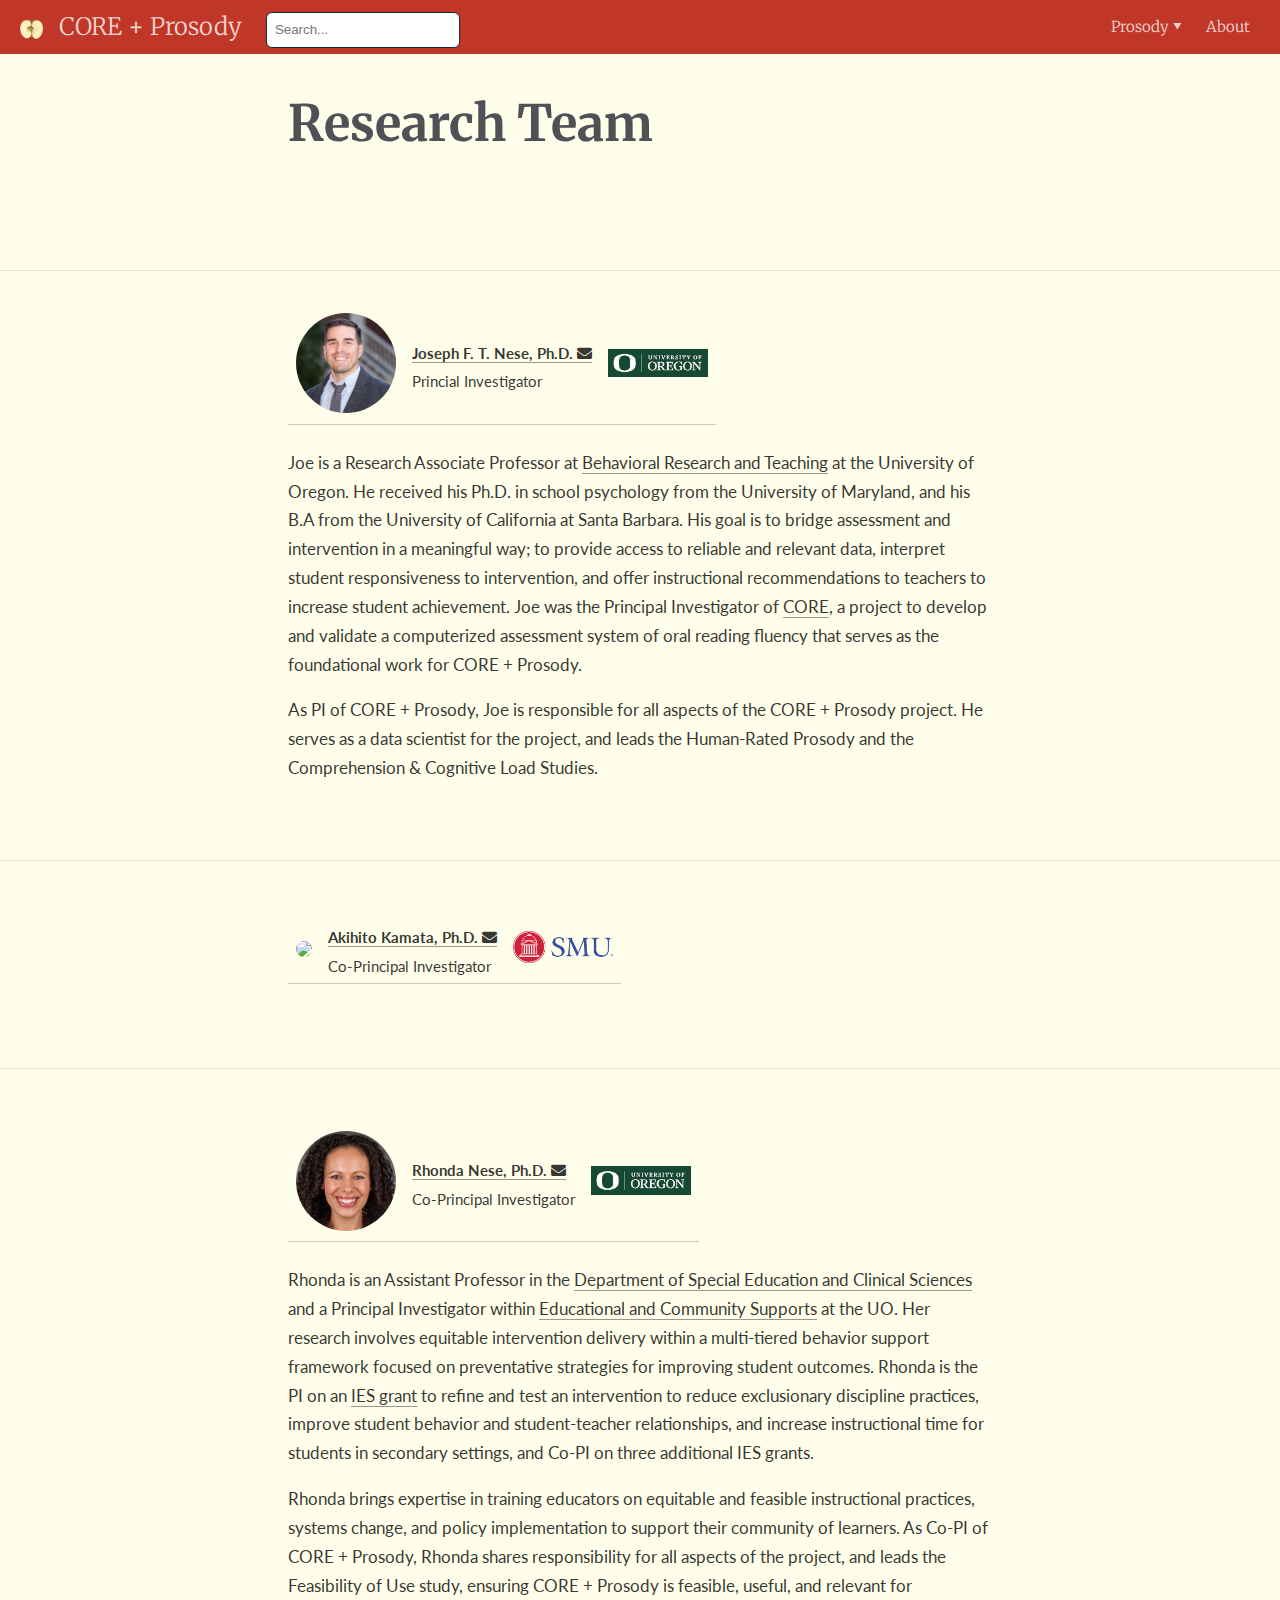
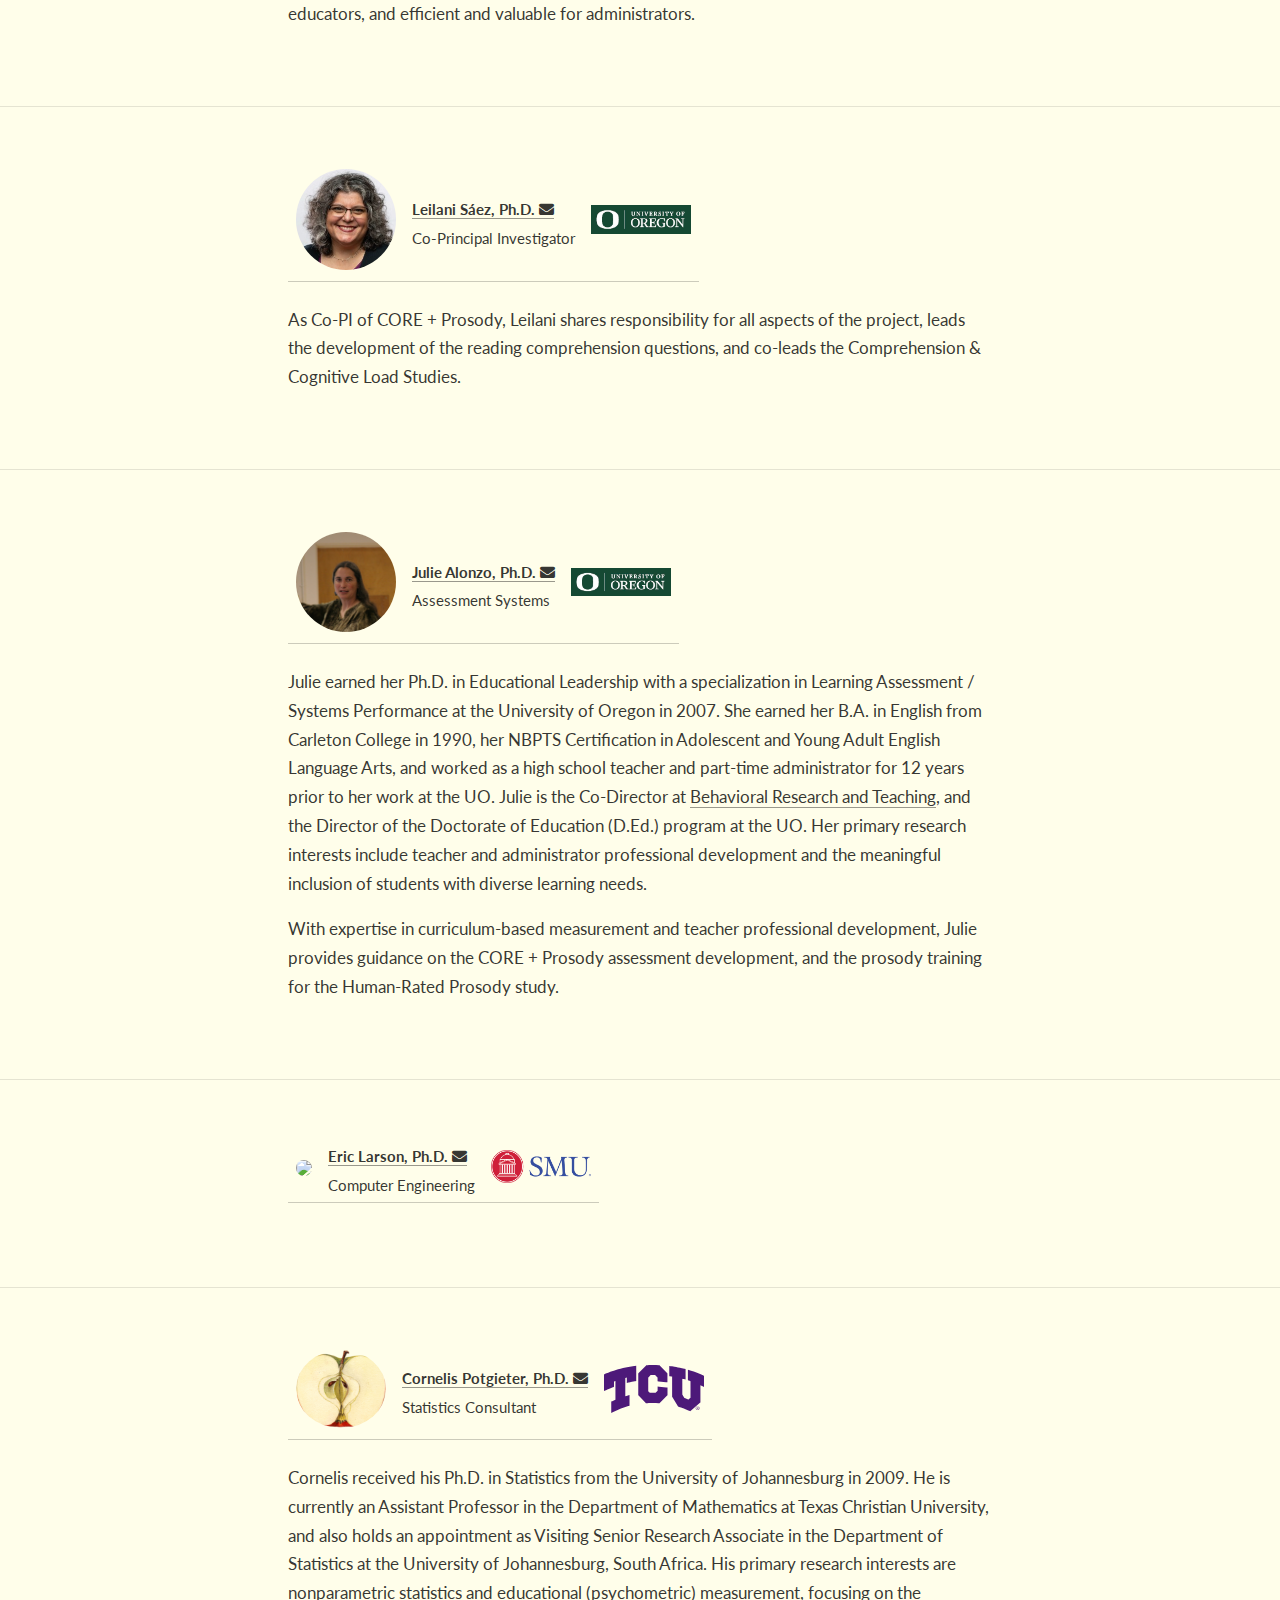
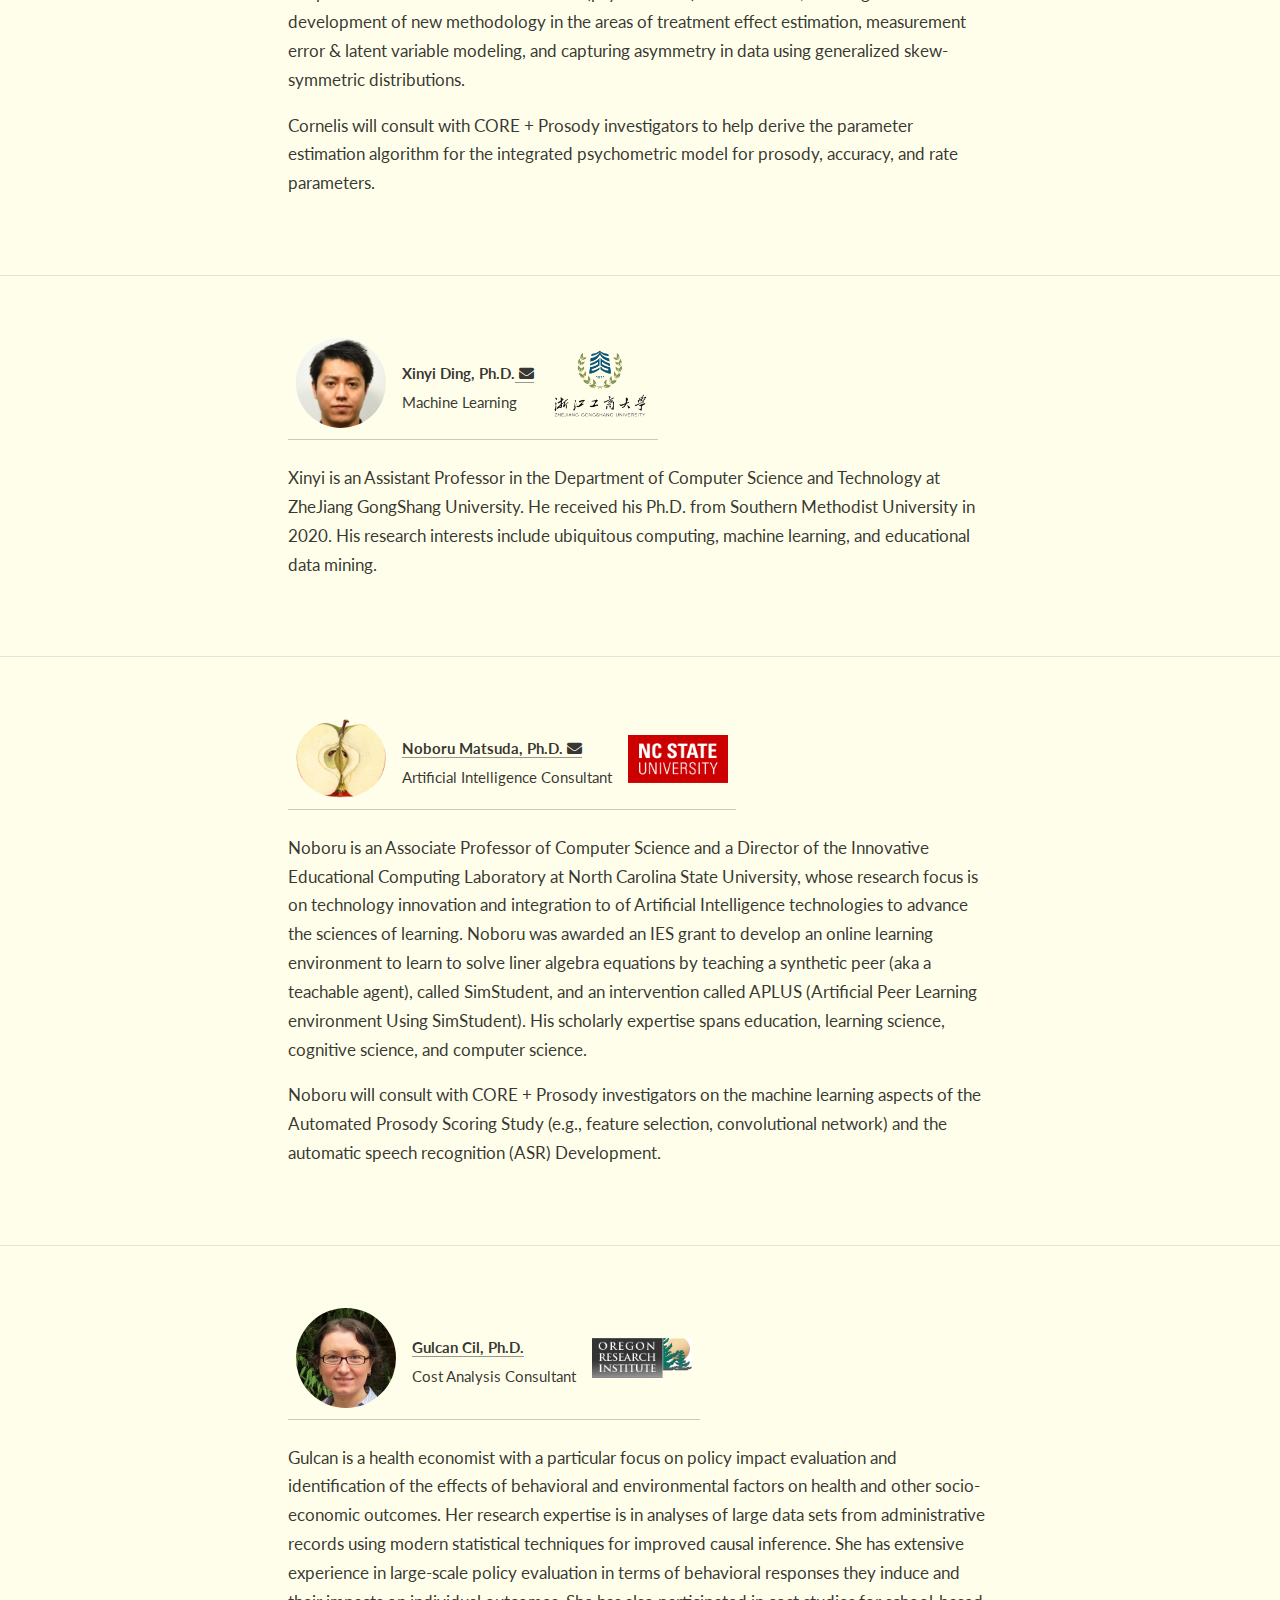
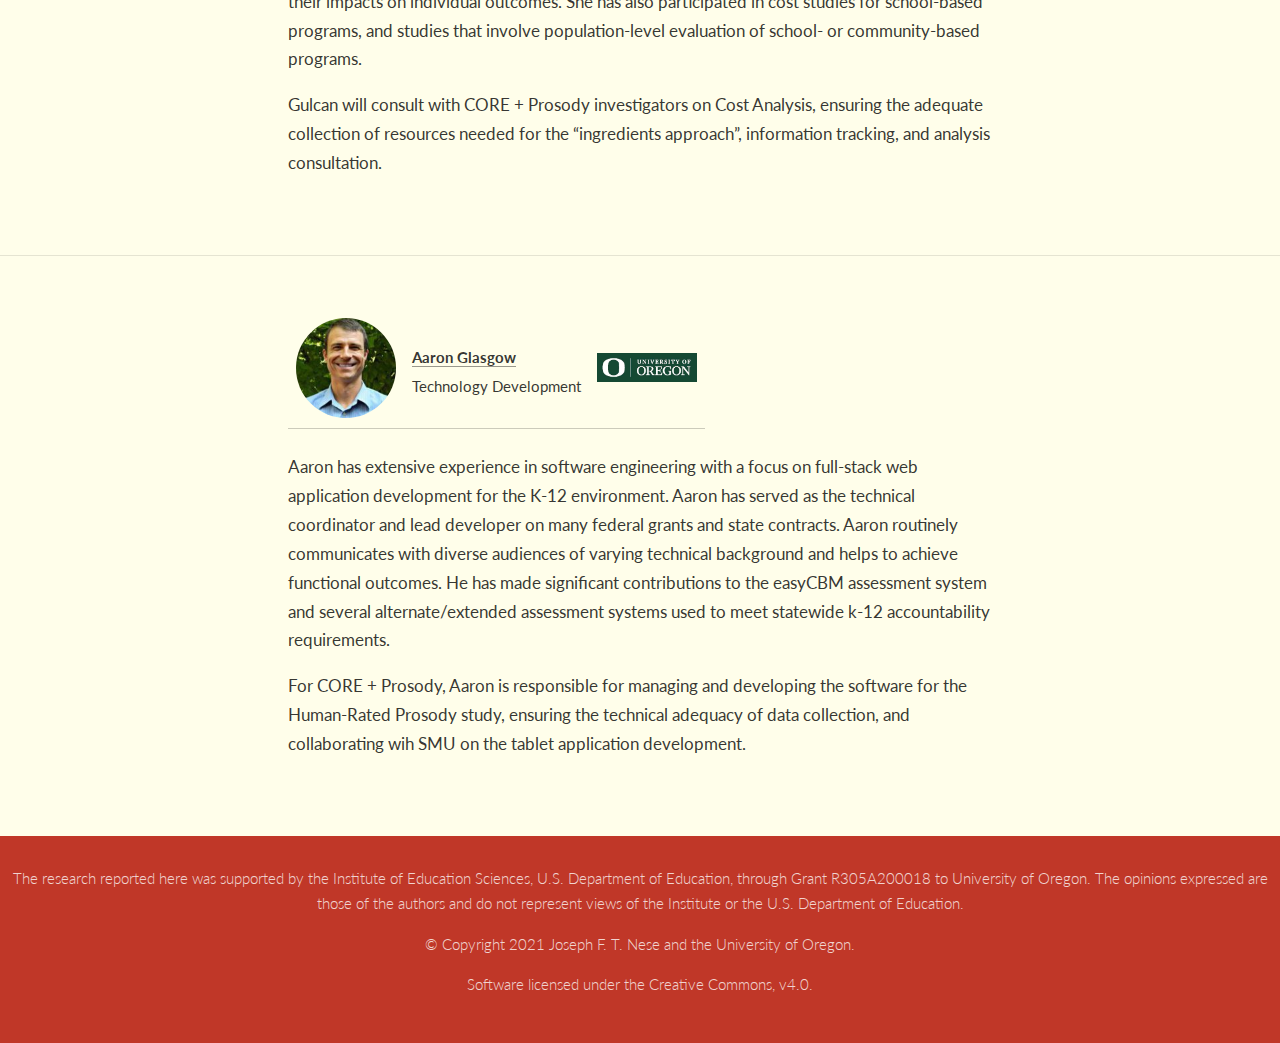
==== docs/about.html @ 68aed015 "first commit all" ====
<!DOCTYPE html>

<html xmlns="http://www.w3.org/1999/xhtml" lang="" xml:lang="">

<head>
  <meta charset="utf-8"/>
  <meta name="viewport" content="width=device-width, initial-scale=1"/>
  <meta http-equiv="X-UA-Compatible" content="IE=Edge,chrome=1"/>
  <meta name="generator" content="distill" />

  <style type="text/css">
  /* Hide doc at startup (prevent jankiness while JS renders/transforms) */
  body {
    visibility: hidden;
  }
  </style>

 <!--radix_placeholder_import_source-->
 <!--/radix_placeholder_import_source-->

<style type="text/css">code{white-space: pre;}</style>
<style type="text/css" data-origin="pandoc">
code.sourceCode > span { display: inline-block; line-height: 1.25; }
code.sourceCode > span { color: inherit; text-decoration: inherit; }
code.sourceCode > span:empty { height: 1.2em; }
.sourceCode { overflow: visible; }
code.sourceCode { white-space: pre; position: relative; }
div.sourceCode { margin: 1em 0; }
pre.sourceCode { margin: 0; }
@media screen {
div.sourceCode { overflow: auto; }
}
@media print {
code.sourceCode { white-space: pre-wrap; }
code.sourceCode > span { text-indent: -5em; padding-left: 5em; }
}
pre.numberSource code
  { counter-reset: source-line 0; }
pre.numberSource code > span
  { position: relative; left: -4em; counter-increment: source-line; }
pre.numberSource code > span > a:first-child::before
  { content: counter(source-line);
    position: relative; left: -1em; text-align: right; vertical-align: baseline;
    border: none; display: inline-block;
    -webkit-touch-callout: none; -webkit-user-select: none;
    -khtml-user-select: none; -moz-user-select: none;
    -ms-user-select: none; user-select: none;
    padding: 0 4px; width: 4em;
    color: #aaaaaa;
  }
pre.numberSource { margin-left: 3em; border-left: 1px solid #aaaaaa;  padding-left: 4px; }
div.sourceCode
  {   }
@media screen {
code.sourceCode > span > a:first-child::before { text-decoration: underline; }
}
code span.al { color: #ad0000; } /* Alert */
code span.an { color: #5e5e5e; } /* Annotation */
code span.at { color: #20794d; } /* Attribute */
code span.bn { color: #ad0000; } /* BaseN */
code span.bu { } /* BuiltIn */
code span.cf { color: #007ba5; } /* ControlFlow */
code span.ch { color: #20794d; } /* Char */
code span.cn { color: #8f5902; } /* Constant */
code span.co { color: #5e5e5e; } /* Comment */
code span.cv { color: #5e5e5e; font-style: italic; } /* CommentVar */
code span.do { color: #5e5e5e; font-style: italic; } /* Documentation */
code span.dt { color: #ad0000; } /* DataType */
code span.dv { color: #ad0000; } /* DecVal */
code span.er { color: #ad0000; } /* Error */
code span.ex { } /* Extension */
code span.fl { color: #ad0000; } /* Float */
code span.fu { color: #4758ab; } /* Function */
code span.im { } /* Import */
code span.in { color: #5e5e5e; } /* Information */
code span.kw { color: #007ba5; } /* Keyword */
code span.op { color: #5e5e5e; } /* Operator */
code span.ot { color: #007ba5; } /* Other */
code span.pp { color: #ad0000; } /* Preprocessor */
code span.sc { color: #20794d; } /* SpecialChar */
code span.ss { color: #20794d; } /* SpecialString */
code span.st { color: #20794d; } /* String */
code span.va { color: #111111; } /* Variable */
code span.vs { color: #20794d; } /* VerbatimString */
code span.wa { color: #5e5e5e; font-style: italic; } /* Warning */
</style>

  <!--radix_placeholder_meta_tags-->
  <title>CORE + Prosody: Research Team</title>
  
  
  
  
  <!--  https://developers.facebook.com/docs/sharing/webmasters#markup -->
  <meta property="og:title" content="CORE + Prosody: Research Team"/>
  <meta property="og:type" content="article"/>
  <meta property="og:locale" content="en_US"/>
  <meta property="og:site_name" content="CORE + Prosody"/>
  
  <!--  https://dev.twitter.com/cards/types/summary -->
  <meta property="twitter:card" content="summary"/>
  <meta property="twitter:title" content="CORE + Prosody: Research Team"/>
  
  <!--/radix_placeholder_meta_tags-->
  <!--radix_placeholder_rmarkdown_metadata-->
  
  <script type="text/json" id="radix-rmarkdown-metadata">
  {"type":"list","attributes":{"names":{"type":"character","attributes":{},"value":["title"]}},"value":[{"type":"character","attributes":{},"value":["Research Team"]}]}
  </script>
  <!--/radix_placeholder_rmarkdown_metadata-->
  <!--radix_placeholder_navigation_in_header-->
  <meta name="distill:offset" content=""/>
  
  <script type="application/javascript">
  
    window.headroom_prevent_pin = false;
  
    window.document.addEventListener("DOMContentLoaded", function (event) {
  
      // initialize headroom for banner
      var header = $('header').get(0);
      var headerHeight = header.offsetHeight;
      var headroom = new Headroom(header, {
        tolerance: 5,
        onPin : function() {
          if (window.headroom_prevent_pin) {
            window.headroom_prevent_pin = false;
            headroom.unpin();
          }
        }
      });
      headroom.init();
      if(window.location.hash)
        headroom.unpin();
      $(header).addClass('headroom--transition');
  
      // offset scroll location for banner on hash change
      // (see: https://github.com/WickyNilliams/headroom.js/issues/38)
      window.addEventListener("hashchange", function(event) {
        window.scrollTo(0, window.pageYOffset - (headerHeight + 25));
      });
  
      // responsive menu
      $('.distill-site-header').each(function(i, val) {
        var topnav = $(this);
        var toggle = topnav.find('.nav-toggle');
        toggle.on('click', function() {
          topnav.toggleClass('responsive');
        });
      });
  
      // nav dropdowns
      $('.nav-dropbtn').click(function(e) {
        $(this).next('.nav-dropdown-content').toggleClass('nav-dropdown-active');
        $(this).parent().siblings('.nav-dropdown')
           .children('.nav-dropdown-content').removeClass('nav-dropdown-active');
      });
      $("body").click(function(e){
        $('.nav-dropdown-content').removeClass('nav-dropdown-active');
      });
      $(".nav-dropdown").click(function(e){
        e.stopPropagation();
      });
    });
  </script>
  
  <style type="text/css">
  
  /* Theme (user-documented overrideables for nav appearance) */
  
  .distill-site-nav {
    color: rgba(255, 255, 255, 0.8);
    background-color: #0F2E3D;
    font-size: 15px;
    font-weight: 300;
  }
  
  .distill-site-nav a {
    color: inherit;
    text-decoration: none;
  }
  
  .distill-site-nav a:hover {
    color: white;
  }
  
  @media print {
    .distill-site-nav {
      display: none;
    }
  }
  
  .distill-site-header {
  
  }
  
  .distill-site-footer {
  
  }
  
  
  /* Site Header */
  
  .distill-site-header {
    width: 100%;
    box-sizing: border-box;
    z-index: 3;
  }
  
  .distill-site-header .nav-left {
    display: inline-block;
    margin-left: 8px;
  }
  
  @media screen and (max-width: 768px) {
    .distill-site-header .nav-left {
      margin-left: 0;
    }
  }
  
  
  .distill-site-header .nav-right {
    float: right;
    margin-right: 8px;
  }
  
  .distill-site-header a,
  .distill-site-header .title {
    display: inline-block;
    text-align: center;
    padding: 14px 10px 14px 10px;
  }
  
  .distill-site-header .title {
    font-size: 18px;
    min-width: 150px;
  }
  
  .distill-site-header .logo {
    padding: 0;
  }
  
  .distill-site-header .logo img {
    display: none;
    max-height: 20px;
    width: auto;
    margin-bottom: -4px;
  }
  
  .distill-site-header .nav-image img {
    max-height: 18px;
    width: auto;
    display: inline-block;
    margin-bottom: -3px;
  }
  
  
  
  @media screen and (min-width: 1000px) {
    .distill-site-header .logo img {
      display: inline-block;
    }
    .distill-site-header .nav-left {
      margin-left: 20px;
    }
    .distill-site-header .nav-right {
      margin-right: 20px;
    }
    .distill-site-header .title {
      padding-left: 12px;
    }
  }
  
  
  .distill-site-header .nav-toggle {
    display: none;
  }
  
  .nav-dropdown {
    display: inline-block;
    position: relative;
  }
  
  .nav-dropdown .nav-dropbtn {
    border: none;
    outline: none;
    color: rgba(255, 255, 255, 0.8);
    padding: 16px 10px;
    background-color: transparent;
    font-family: inherit;
    font-size: inherit;
    font-weight: inherit;
    margin: 0;
    margin-top: 1px;
    z-index: 2;
  }
  
  .nav-dropdown-content {
    display: none;
    position: absolute;
    background-color: white;
    min-width: 200px;
    border: 1px solid rgba(0,0,0,0.15);
    border-radius: 4px;
    box-shadow: 0px 8px 16px 0px rgba(0,0,0,0.1);
    z-index: 1;
    margin-top: 2px;
    white-space: nowrap;
    padding-top: 4px;
    padding-bottom: 4px;
  }
  
  .nav-dropdown-content hr {
    margin-top: 4px;
    margin-bottom: 4px;
    border: none;
    border-bottom: 1px solid rgba(0, 0, 0, 0.1);
  }
  
  .nav-dropdown-active {
    display: block;
  }
  
  .nav-dropdown-content a, .nav-dropdown-content .nav-dropdown-header {
    color: black;
    padding: 6px 24px;
    text-decoration: none;
    display: block;
    text-align: left;
  }
  
  .nav-dropdown-content .nav-dropdown-header {
    display: block;
    padding: 5px 24px;
    padding-bottom: 0;
    text-transform: uppercase;
    font-size: 14px;
    color: #999999;
    white-space: nowrap;
  }
  
  .nav-dropdown:hover .nav-dropbtn {
    color: white;
  }
  
  .nav-dropdown-content a:hover {
    background-color: #ddd;
    color: black;
  }
  
  .nav-right .nav-dropdown-content {
    margin-left: -45%;
    right: 0;
  }
  
  @media screen and (max-width: 768px) {
    .distill-site-header a, .distill-site-header .nav-dropdown  {display: none;}
    .distill-site-header a.nav-toggle {
      float: right;
      display: block;
    }
    .distill-site-header .title {
      margin-left: 0;
    }
    .distill-site-header .nav-right {
      margin-right: 0;
    }
    .distill-site-header {
      overflow: hidden;
    }
    .nav-right .nav-dropdown-content {
      margin-left: 0;
    }
  }
  
  
  @media screen and (max-width: 768px) {
    .distill-site-header.responsive {position: relative; min-height: 500px; }
    .distill-site-header.responsive a.nav-toggle {
      position: absolute;
      right: 0;
      top: 0;
    }
    .distill-site-header.responsive a,
    .distill-site-header.responsive .nav-dropdown {
      display: block;
      text-align: left;
    }
    .distill-site-header.responsive .nav-left,
    .distill-site-header.responsive .nav-right {
      width: 100%;
    }
    .distill-site-header.responsive .nav-dropdown {float: none;}
    .distill-site-header.responsive .nav-dropdown-content {position: relative;}
    .distill-site-header.responsive .nav-dropdown .nav-dropbtn {
      display: block;
      width: 100%;
      text-align: left;
    }
  }
  
  /* Site Footer */
  
  .distill-site-footer {
    width: 100%;
    overflow: hidden;
    box-sizing: border-box;
    z-index: 3;
    margin-top: 30px;
    padding-top: 30px;
    padding-bottom: 30px;
    text-align: center;
  }
  
  /* Headroom */
  
  d-title {
    padding-top: 6rem;
  }
  
  @media print {
    d-title {
      padding-top: 4rem;
    }
  }
  
  .headroom {
    z-index: 1000;
    position: fixed;
    top: 0;
    left: 0;
    right: 0;
  }
  
  .headroom--transition {
    transition: all .4s ease-in-out;
  }
  
  .headroom--unpinned {
    top: -100px;
  }
  
  .headroom--pinned {
    top: 0;
  }
  
  </style>
  
  <link href="site_libs/font-awesome-5.1.0/css/all.css" rel="stylesheet"/>
  <link href="site_libs/font-awesome-5.1.0/css/v4-shims.css" rel="stylesheet"/>
  <script src="site_libs/headroom-0.9.4/headroom.min.js"></script>
  <script src="site_libs/autocomplete-0.37.1/autocomplete.min.js"></script>
  <script src="site_libs/fuse-6.4.1/fuse.min.js"></script>
  
  <script type="application/javascript">
  
  function getMeta(metaName) {
    var metas = document.getElementsByTagName('meta');
    for (let i = 0; i < metas.length; i++) {
      if (metas[i].getAttribute('name') === metaName) {
        return metas[i].getAttribute('content');
      }
    }
    return '';
  }
  
  function offsetURL(url) {
    var offset = getMeta('distill:offset');
    return offset ? offset + '/' + url : url;
  }
  
  function createFuseIndex() {
  
    // create fuse index
    var options = {
      keys: [
        { name: 'title', weight: 20 },
        { name: 'categories', weight: 15 },
        { name: 'description', weight: 10 },
        { name: 'contents', weight: 5 },
      ],
      ignoreLocation: true,
      threshold: 0
    };
    var fuse = new window.Fuse([], options);
  
    // fetch the main search.json
    return fetch(offsetURL('search.json'))
      .then(function(response) {
        if (response.status == 200) {
          return response.json().then(function(json) {
            // index main articles
            json.articles.forEach(function(article) {
              fuse.add(article);
            });
            // download collections and index their articles
            return Promise.all(json.collections.map(function(collection) {
              return fetch(offsetURL(collection)).then(function(response) {
                if (response.status === 200) {
                  return response.json().then(function(articles) {
                    articles.forEach(function(article) {
                      fuse.add(article);
                    });
                  })
                } else {
                  return Promise.reject(
                    new Error('Unexpected status from search index request: ' +
                              response.status)
                  );
                }
              });
            })).then(function() {
              return fuse;
            });
          });
  
        } else {
          return Promise.reject(
            new Error('Unexpected status from search index request: ' +
                        response.status)
          );
        }
      });
  }
  
  window.document.addEventListener("DOMContentLoaded", function (event) {
  
    // get search element (bail if we don't have one)
    var searchEl = window.document.getElementById('distill-search');
    if (!searchEl)
      return;
  
    createFuseIndex()
      .then(function(fuse) {
  
        // make search box visible
        searchEl.classList.remove('hidden');
  
        // initialize autocomplete
        var options = {
          autoselect: true,
          hint: false,
          minLength: 2,
        };
        window.autocomplete(searchEl, options, [{
          source: function(query, callback) {
            const searchOptions = {
              isCaseSensitive: false,
              shouldSort: true,
              minMatchCharLength: 2,
              limit: 10,
            };
            var results = fuse.search(query, searchOptions);
            callback(results
              .map(function(result) { return result.item; })
              .filter(function(item) { return !!item.description; })
            );
          },
          templates: {
            suggestion: function(suggestion) {
              var html = `
                <div class="search-item">
                  <h3>${suggestion.title}</h3>
                  <div class="search-item-description">
                    ${suggestion.description}
                  </div>
                  <div class="search-item-preview">
                    <img src="${suggestion.preview ? offsetURL(suggestion.preview) : ''}"</img>
                  </div>
                </div>
              `;
              return html;
            }
          }
        }]).on('autocomplete:selected', function(event, suggestion) {
          window.location.href = offsetURL(suggestion.path);
        });
        // remove inline display style on autocompleter (we want to
        // manage responsive display via css)
        $('.algolia-autocomplete').css("display", "");
      })
      .catch(function(error) {
        console.log(error);
      });
  
  });
  
  </script>
  
  <style type="text/css">
  
  /* Algolioa Autocomplete */
  
  .algolia-autocomplete {
    display: inline-block;
    margin-left: 10px;
    vertical-align: sub;
    background-color: white;
    color: black;
    padding: 6px;
    padding-top: 8px;
    padding-bottom: 0;
    border-radius: 6px;
    border: 1px #0F2E3D solid;
    width: 180px;
  }
  
  
  @media screen and (max-width: 768px) {
    .distill-site-nav .algolia-autocomplete {
      display: none;
      visibility: hidden;
    }
    .distill-site-nav.responsive .algolia-autocomplete {
      display: inline-block;
      visibility: visible;
    }
    .distill-site-nav.responsive .algolia-autocomplete .aa-dropdown-menu {
      margin-left: 0;
      width: 400px;
      max-height: 400px;
    }
  }
  
  .algolia-autocomplete .aa-input, .algolia-autocomplete .aa-hint {
    width: 90%;
    outline: none;
    border: none;
  }
  
  .algolia-autocomplete .aa-hint {
    color: #999;
  }
  .algolia-autocomplete .aa-dropdown-menu {
    width: 550px;
    max-height: 70vh;
    overflow-x: visible;
    overflow-y: scroll;
    padding: 5px;
    margin-top: 3px;
    margin-left: -150px;
    background-color: #fff;
    border-radius: 5px;
    border: 1px solid #999;
    border-top: none;
  }
  
  .algolia-autocomplete .aa-dropdown-menu .aa-suggestion {
    cursor: pointer;
    padding: 5px 4px;
    border-bottom: 1px solid #eee;
  }
  
  .algolia-autocomplete .aa-dropdown-menu .aa-suggestion:last-of-type {
    border-bottom: none;
    margin-bottom: 2px;
  }
  
  .algolia-autocomplete .aa-dropdown-menu .aa-suggestion .search-item {
    overflow: hidden;
    font-size: 0.8em;
    line-height: 1.4em;
  }
  
  .algolia-autocomplete .aa-dropdown-menu .aa-suggestion .search-item h3 {
    margin-block-start: 0;
    margin-block-end: 5px;
  }
  
  .algolia-autocomplete .aa-dropdown-menu .aa-suggestion .search-item-description {
    display: inline-block;
    overflow: hidden;
    height: 2.8em;
    width: 80%;
    margin-right: 4%;
  }
  
  .algolia-autocomplete .aa-dropdown-menu .aa-suggestion .search-item-preview {
    display: inline-block;
    width: 15%;
  }
  
  .algolia-autocomplete .aa-dropdown-menu .aa-suggestion .search-item-preview img {
    height: 3em;
    width: auto;
    display: none;
  }
  
  .algolia-autocomplete .aa-dropdown-menu .aa-suggestion .search-item-preview img[src] {
    display: initial;
  }
  
  .algolia-autocomplete .aa-dropdown-menu .aa-suggestion.aa-cursor {
    background-color: #eee;
  }
  .algolia-autocomplete .aa-dropdown-menu .aa-suggestion em {
    font-weight: bold;
    font-style: normal;
  }
  
  </style>
  
  
  <!--/radix_placeholder_navigation_in_header-->
  <!--radix_placeholder_distill-->
  
  <style type="text/css">
  
  body {
    background-color: white;
  }
  
  .pandoc-table {
    width: 100%;
  }
  
  .pandoc-table>caption {
    margin-bottom: 10px;
  }
  
  .pandoc-table th:not([align]) {
    text-align: left;
  }
  
  .pagedtable-footer {
    font-size: 15px;
  }
  
  d-byline .byline {
    grid-template-columns: 2fr 2fr;
  }
  
  d-byline .byline h3 {
    margin-block-start: 1.5em;
  }
  
  d-byline .byline .authors-affiliations h3 {
    margin-block-start: 0.5em;
  }
  
  .authors-affiliations .orcid-id {
    width: 16px;
    height:16px;
    margin-left: 4px;
    margin-right: 4px;
    vertical-align: middle;
    padding-bottom: 2px;
  }
  
  d-title .dt-tags {
    margin-top: 1em;
    grid-column: text;
  }
  
  .dt-tags .dt-tag {
    text-decoration: none;
    display: inline-block;
    color: rgba(0,0,0,0.6);
    padding: 0em 0.4em;
    margin-right: 0.5em;
    margin-bottom: 0.4em;
    font-size: 70%;
    border: 1px solid rgba(0,0,0,0.2);
    border-radius: 3px;
    text-transform: uppercase;
    font-weight: 500;
  }
  
  d-article table.gt_table td,
  d-article table.gt_table th {
    border-bottom: none;
  }
  
  .html-widget {
    margin-bottom: 2.0em;
  }
  
  .l-screen-inset {
    padding-right: 16px;
  }
  
  .l-screen .caption {
    margin-left: 10px;
  }
  
  .shaded {
    background: rgb(247, 247, 247);
    padding-top: 20px;
    padding-bottom: 20px;
    border-top: 1px solid rgba(0, 0, 0, 0.1);
    border-bottom: 1px solid rgba(0, 0, 0, 0.1);
  }
  
  .shaded .html-widget {
    margin-bottom: 0;
    border: 1px solid rgba(0, 0, 0, 0.1);
  }
  
  .shaded .shaded-content {
    background: white;
  }
  
  .text-output {
    margin-top: 0;
    line-height: 1.5em;
  }
  
  .hidden {
    display: none !important;
  }
  
  d-article {
    padding-top: 2.5rem;
    padding-bottom: 30px;
  }
  
  d-appendix {
    padding-top: 30px;
  }
  
  d-article>p>img {
    width: 100%;
  }
  
  d-article h2 {
    margin: 1rem 0 1.5rem 0;
  }
  
  d-article h3 {
    margin-top: 1.5rem;
  }
  
  d-article iframe {
    border: 1px solid rgba(0, 0, 0, 0.1);
    margin-bottom: 2.0em;
    width: 100%;
  }
  
  /* Tweak code blocks */
  
  d-article div.sourceCode code,
  d-article pre code {
    font-family: Consolas, Monaco, 'Andale Mono', 'Ubuntu Mono', monospace;
  }
  
  d-article pre,
  d-article div.sourceCode,
  d-article div.sourceCode pre {
    overflow: auto;
  }
  
  d-article div.sourceCode {
    background-color: white;
  }
  
  d-article div.sourceCode pre {
    padding-left: 10px;
    font-size: 12px;
    border-left: 2px solid rgba(0,0,0,0.1);
  }
  
  d-article pre {
    font-size: 12px;
    color: black;
    background: none;
    margin-top: 0;
    text-align: left;
    white-space: pre;
    word-spacing: normal;
    word-break: normal;
    word-wrap: normal;
    line-height: 1.5;
  
    -moz-tab-size: 4;
    -o-tab-size: 4;
    tab-size: 4;
  
    -webkit-hyphens: none;
    -moz-hyphens: none;
    -ms-hyphens: none;
    hyphens: none;
  }
  
  d-article pre a {
    border-bottom: none;
  }
  
  d-article pre a:hover {
    border-bottom: none;
    text-decoration: underline;
  }
  
  @media(min-width: 768px) {
  
  d-article pre,
  d-article div.sourceCode,
  d-article div.sourceCode pre {
    overflow: visible !important;
  }
  
  d-article div.sourceCode pre {
    padding-left: 18px;
    font-size: 14px;
  }
  
  d-article pre {
    font-size: 14px;
  }
  
  }
  
  figure img.external {
    background: white;
    border: 1px solid rgba(0, 0, 0, 0.1);
    box-shadow: 0 1px 8px rgba(0, 0, 0, 0.1);
    padding: 18px;
    box-sizing: border-box;
  }
  
  /* CSS for d-contents */
  
  .d-contents {
    grid-column: text;
    color: rgba(0,0,0,0.8);
    font-size: 0.9em;
    padding-bottom: 1em;
    margin-bottom: 1em;
    padding-bottom: 0.5em;
    margin-bottom: 1em;
    padding-left: 0.25em;
    justify-self: start;
  }
  
  @media(min-width: 1000px) {
    .d-contents.d-contents-float {
      height: 0;
      grid-column-start: 1;
      grid-column-end: 4;
      justify-self: center;
      padding-right: 3em;
      padding-left: 2em;
    }
  }
  
  .d-contents nav h3 {
    font-size: 18px;
    margin-top: 0;
    margin-bottom: 1em;
  }
  
  .d-contents li {
    list-style-type: none
  }
  
  .d-contents nav > ul {
    padding-left: 0;
  }
  
  .d-contents ul {
    padding-left: 1em
  }
  
  .d-contents nav ul li {
    margin-top: 0.6em;
    margin-bottom: 0.2em;
  }
  
  .d-contents nav a {
    font-size: 13px;
    border-bottom: none;
    text-decoration: none
    color: rgba(0, 0, 0, 0.8);
  }
  
  .d-contents nav a:hover {
    text-decoration: underline solid rgba(0, 0, 0, 0.6)
  }
  
  .d-contents nav > ul > li > a {
    font-weight: 600;
  }
  
  .d-contents nav > ul > li > ul {
    font-weight: inherit;
  }
  
  .d-contents nav > ul > li > ul > li {
    margin-top: 0.2em;
  }
  
  
  .d-contents nav ul {
    margin-top: 0;
    margin-bottom: 0.25em;
  }
  
  .d-article-with-toc h2:nth-child(2) {
    margin-top: 0;
  }
  
  
  /* Figure */
  
  .figure {
    position: relative;
    margin-bottom: 2.5em;
    margin-top: 1.5em;
  }
  
  .figure img {
    width: 100%;
  }
  
  .figure .caption {
    color: rgba(0, 0, 0, 0.6);
    font-size: 12px;
    line-height: 1.5em;
  }
  
  .figure img.external {
    background: white;
    border: 1px solid rgba(0, 0, 0, 0.1);
    box-shadow: 0 1px 8px rgba(0, 0, 0, 0.1);
    padding: 18px;
    box-sizing: border-box;
  }
  
  .figure .caption a {
    color: rgba(0, 0, 0, 0.6);
  }
  
  .figure .caption b,
  .figure .caption strong, {
    font-weight: 600;
    color: rgba(0, 0, 0, 1.0);
  }
  
  /* Citations */
  
  d-article .citation {
    color: inherit;
    cursor: inherit;
  }
  
  div.hanging-indent{
    margin-left: 1em; text-indent: -1em;
  }
  
  
  /* Tweak 1000px media break to show more text */
  
  @media(min-width: 1000px) {
    .base-grid,
    distill-header,
    d-title,
    d-abstract,
    d-article,
    d-appendix,
    distill-appendix,
    d-byline,
    d-footnote-list,
    d-citation-list,
    distill-footer {
      grid-template-columns: [screen-start] 1fr [page-start kicker-start] 80px [middle-start] 50px [text-start kicker-end] 65px 65px 65px 65px 65px 65px 65px 65px [text-end gutter-start] 65px [middle-end] 65px [page-end gutter-end] 1fr [screen-end];
      grid-column-gap: 16px;
    }
  
    .grid {
      grid-column-gap: 16px;
    }
  
    d-article {
      font-size: 1.06rem;
      line-height: 1.7em;
    }
    figure .caption, .figure .caption, figure figcaption {
      font-size: 13px;
    }
  }
  
  @media(min-width: 1180px) {
    .base-grid,
    distill-header,
    d-title,
    d-abstract,
    d-article,
    d-appendix,
    distill-appendix,
    d-byline,
    d-footnote-list,
    d-citation-list,
    distill-footer {
      grid-template-columns: [screen-start] 1fr [page-start kicker-start] 60px [middle-start] 60px [text-start kicker-end] 60px 60px 60px 60px 60px 60px 60px 60px [text-end gutter-start] 60px [middle-end] 60px [page-end gutter-end] 1fr [screen-end];
      grid-column-gap: 32px;
    }
  
    .grid {
      grid-column-gap: 32px;
    }
  }
  
  
  /* Get the citation styles for the appendix (not auto-injected on render since
     we do our own rendering of the citation appendix) */
  
  d-appendix .citation-appendix,
  .d-appendix .citation-appendix {
    font-size: 11px;
    line-height: 15px;
    border-left: 1px solid rgba(0, 0, 0, 0.1);
    padding-left: 18px;
    border: 1px solid rgba(0,0,0,0.1);
    background: rgba(0, 0, 0, 0.02);
    padding: 10px 18px;
    border-radius: 3px;
    color: rgba(150, 150, 150, 1);
    overflow: hidden;
    margin-top: -12px;
    white-space: pre-wrap;
    word-wrap: break-word;
  }
  
  /* Include appendix styles here so they can be overridden */
  
  d-appendix {
    contain: layout style;
    font-size: 0.8em;
    line-height: 1.7em;
    margin-top: 60px;
    margin-bottom: 0;
    border-top: 1px solid rgba(0, 0, 0, 0.1);
    color: rgba(0,0,0,0.5);
    padding-top: 60px;
    padding-bottom: 48px;
  }
  
  d-appendix h3 {
    grid-column: page-start / text-start;
    font-size: 15px;
    font-weight: 500;
    margin-top: 1em;
    margin-bottom: 0;
    color: rgba(0,0,0,0.65);
  }
  
  d-appendix h3 + * {
    margin-top: 1em;
  }
  
  d-appendix ol {
    padding: 0 0 0 15px;
  }
  
  @media (min-width: 768px) {
    d-appendix ol {
      padding: 0 0 0 30px;
      margin-left: -30px;
    }
  }
  
  d-appendix li {
    margin-bottom: 1em;
  }
  
  d-appendix a {
    color: rgba(0, 0, 0, 0.6);
  }
  
  d-appendix > * {
    grid-column: text;
  }
  
  d-appendix > d-footnote-list,
  d-appendix > d-citation-list,
  d-appendix > distill-appendix {
    grid-column: screen;
  }
  
  /* Include footnote styles here so they can be overridden */
  
  d-footnote-list {
    contain: layout style;
  }
  
  d-footnote-list > * {
    grid-column: text;
  }
  
  d-footnote-list a.footnote-backlink {
    color: rgba(0,0,0,0.3);
    padding-left: 0.5em;
  }
  
  
  
  /* Anchor.js */
  
  .anchorjs-link {
    /*transition: all .25s linear; */
    text-decoration: none;
    border-bottom: none;
  }
  *:hover > .anchorjs-link {
    margin-left: -1.125em !important;
    text-decoration: none;
    border-bottom: none;
  }
  
  /* Social footer */
  
  .social_footer {
    margin-top: 30px;
    margin-bottom: 0;
    color: rgba(0,0,0,0.67);
  }
  
  .disqus-comments {
    margin-right: 30px;
  }
  
  .disqus-comment-count {
    border-bottom: 1px solid rgba(0, 0, 0, 0.4);
    cursor: pointer;
  }
  
  #disqus_thread {
    margin-top: 30px;
  }
  
  .article-sharing a {
    border-bottom: none;
    margin-right: 8px;
  }
  
  .article-sharing a:hover {
    border-bottom: none;
  }
  
  .sidebar-section.subscribe {
    font-size: 12px;
    line-height: 1.6em;
  }
  
  .subscribe p {
    margin-bottom: 0.5em;
  }
  
  
  .article-footer .subscribe {
    font-size: 15px;
    margin-top: 45px;
  }
  
  
  .sidebar-section.custom {
    font-size: 12px;
    line-height: 1.6em;
  }
  
  .custom p {
    margin-bottom: 0.5em;
  }
  
  /* Styles for listing layout (hide title) */
  .layout-listing d-title, .layout-listing .d-title {
    display: none;
  }
  
  /* Styles for posts lists (not auto-injected) */
  
  
  .posts-with-sidebar {
    padding-left: 45px;
    padding-right: 45px;
  }
  
  .posts-list .description h2,
  .posts-list .description p {
    font-family: -apple-system, BlinkMacSystemFont, "Segoe UI", Roboto, Oxygen, Ubuntu, Cantarell, "Fira Sans", "Droid Sans", "Helvetica Neue", Arial, sans-serif;
  }
  
  .posts-list .description h2 {
    font-weight: 700;
    border-bottom: none;
    padding-bottom: 0;
  }
  
  .posts-list h2.post-tag {
    border-bottom: 1px solid rgba(0, 0, 0, 0.2);
    padding-bottom: 12px;
  }
  .posts-list {
    margin-top: 60px;
    margin-bottom: 24px;
  }
  
  .posts-list .post-preview {
    text-decoration: none;
    overflow: hidden;
    display: block;
    border-bottom: 1px solid rgba(0, 0, 0, 0.1);
    padding: 24px 0;
  }
  
  .post-preview-last {
    border-bottom: none !important;
  }
  
  .posts-list .posts-list-caption {
    grid-column: screen;
    font-weight: 400;
  }
  
  .posts-list .post-preview h2 {
    margin: 0 0 6px 0;
    line-height: 1.2em;
    font-style: normal;
    font-size: 24px;
  }
  
  .posts-list .post-preview p {
    margin: 0 0 12px 0;
    line-height: 1.4em;
    font-size: 16px;
  }
  
  .posts-list .post-preview .thumbnail {
    box-sizing: border-box;
    margin-bottom: 24px;
    position: relative;
    max-width: 500px;
  }
  .posts-list .post-preview img {
    width: 100%;
    display: block;
  }
  
  .posts-list .metadata {
    font-size: 12px;
    line-height: 1.4em;
    margin-bottom: 18px;
  }
  
  .posts-list .metadata > * {
    display: inline-block;
  }
  
  .posts-list .metadata .publishedDate {
    margin-right: 2em;
  }
  
  .posts-list .metadata .dt-authors {
    display: block;
    margin-top: 0.3em;
    margin-right: 2em;
  }
  
  .posts-list .dt-tags {
    display: block;
    line-height: 1em;
  }
  
  .posts-list .dt-tags .dt-tag {
    display: inline-block;
    color: rgba(0,0,0,0.6);
    padding: 0.3em 0.4em;
    margin-right: 0.2em;
    margin-bottom: 0.4em;
    font-size: 60%;
    border: 1px solid rgba(0,0,0,0.2);
    border-radius: 3px;
    text-transform: uppercase;
    font-weight: 500;
  }
  
  .posts-list img {
    opacity: 1;
  }
  
  .posts-list img[data-src] {
    opacity: 0;
  }
  
  .posts-more {
    clear: both;
  }
  
  
  .posts-sidebar {
    font-size: 16px;
  }
  
  .posts-sidebar h3 {
    font-size: 16px;
    margin-top: 0;
    margin-bottom: 0.5em;
    font-weight: 400;
    text-transform: uppercase;
  }
  
  .sidebar-section {
    margin-bottom: 30px;
  }
  
  .categories ul {
    list-style-type: none;
    margin: 0;
    padding: 0;
  }
  
  .categories li {
    color: rgba(0, 0, 0, 0.8);
    margin-bottom: 0;
  }
  
  .categories li>a {
    border-bottom: none;
  }
  
  .categories li>a:hover {
    border-bottom: 1px solid rgba(0, 0, 0, 0.4);
  }
  
  .categories .active {
    font-weight: 600;
  }
  
  .categories .category-count {
    color: rgba(0, 0, 0, 0.4);
  }
  
  
  @media(min-width: 768px) {
    .posts-list .post-preview h2 {
      font-size: 26px;
    }
    .posts-list .post-preview .thumbnail {
      float: right;
      width: 30%;
      margin-bottom: 0;
    }
    .posts-list .post-preview .description {
      float: left;
      width: 45%;
    }
    .posts-list .post-preview .metadata {
      float: left;
      width: 20%;
      margin-top: 8px;
    }
    .posts-list .post-preview p {
      margin: 0 0 12px 0;
      line-height: 1.5em;
      font-size: 16px;
    }
    .posts-with-sidebar .posts-list {
      float: left;
      width: 75%;
    }
    .posts-with-sidebar .posts-sidebar {
      float: right;
      width: 20%;
      margin-top: 60px;
      padding-top: 24px;
      padding-bottom: 24px;
    }
  }
  
  
  /* Improve display for browsers without grid (IE/Edge <= 15) */
  
  .downlevel {
    line-height: 1.6em;
    font-family: -apple-system, BlinkMacSystemFont, "Segoe UI", Roboto, Oxygen, Ubuntu, Cantarell, "Fira Sans", "Droid Sans", "Helvetica Neue", Arial, sans-serif;
    margin: 0;
  }
  
  .downlevel .d-title {
    padding-top: 6rem;
    padding-bottom: 1.5rem;
  }
  
  .downlevel .d-title h1 {
    font-size: 50px;
    font-weight: 700;
    line-height: 1.1em;
    margin: 0 0 0.5rem;
  }
  
  .downlevel .d-title p {
    font-weight: 300;
    font-size: 1.2rem;
    line-height: 1.55em;
    margin-top: 0;
  }
  
  .downlevel .d-byline {
    padding-top: 0.8em;
    padding-bottom: 0.8em;
    font-size: 0.8rem;
    line-height: 1.8em;
  }
  
  .downlevel .section-separator {
    border: none;
    border-top: 1px solid rgba(0, 0, 0, 0.1);
  }
  
  .downlevel .d-article {
    font-size: 1.06rem;
    line-height: 1.7em;
    padding-top: 1rem;
    padding-bottom: 2rem;
  }
  
  
  .downlevel .d-appendix {
    padding-left: 0;
    padding-right: 0;
    max-width: none;
    font-size: 0.8em;
    line-height: 1.7em;
    margin-bottom: 0;
    color: rgba(0,0,0,0.5);
    padding-top: 40px;
    padding-bottom: 48px;
  }
  
  .downlevel .footnotes ol {
    padding-left: 13px;
  }
  
  .downlevel .base-grid,
  .downlevel .distill-header,
  .downlevel .d-title,
  .downlevel .d-abstract,
  .downlevel .d-article,
  .downlevel .d-appendix,
  .downlevel .distill-appendix,
  .downlevel .d-byline,
  .downlevel .d-footnote-list,
  .downlevel .d-citation-list,
  .downlevel .distill-footer,
  .downlevel .appendix-bottom,
  .downlevel .posts-container {
    padding-left: 40px;
    padding-right: 40px;
  }
  
  @media(min-width: 768px) {
    .downlevel .base-grid,
    .downlevel .distill-header,
    .downlevel .d-title,
    .downlevel .d-abstract,
    .downlevel .d-article,
    .downlevel .d-appendix,
    .downlevel .distill-appendix,
    .downlevel .d-byline,
    .downlevel .d-footnote-list,
    .downlevel .d-citation-list,
    .downlevel .distill-footer,
    .downlevel .appendix-bottom,
    .downlevel .posts-container {
    padding-left: 150px;
    padding-right: 150px;
    max-width: 900px;
  }
  }
  
  .downlevel pre code {
    display: block;
    border-left: 2px solid rgba(0, 0, 0, .1);
    padding: 0 0 0 20px;
    font-size: 14px;
  }
  
  .downlevel code, .downlevel pre {
    color: black;
    background: none;
    font-family: Consolas, Monaco, 'Andale Mono', 'Ubuntu Mono', monospace;
    text-align: left;
    white-space: pre;
    word-spacing: normal;
    word-break: normal;
    word-wrap: normal;
    line-height: 1.5;
  
    -moz-tab-size: 4;
    -o-tab-size: 4;
    tab-size: 4;
  
    -webkit-hyphens: none;
    -moz-hyphens: none;
    -ms-hyphens: none;
    hyphens: none;
  }
  
  .downlevel .posts-list .post-preview {
    color: inherit;
  }
  
  
  
  </style>
  
  <script type="application/javascript">
  
  function is_downlevel_browser() {
    if (bowser.isUnsupportedBrowser({ msie: "12", msedge: "16"},
                                   window.navigator.userAgent)) {
      return true;
    } else {
      return window.load_distill_framework === undefined;
    }
  }
  
  // show body when load is complete
  function on_load_complete() {
  
    // add anchors
    if (window.anchors) {
      window.anchors.options.placement = 'left';
      window.anchors.add('d-article > h2, d-article > h3, d-article > h4, d-article > h5');
    }
  
  
    // set body to visible
    document.body.style.visibility = 'visible';
  
    // force redraw for leaflet widgets
    if (window.HTMLWidgets) {
      var maps = window.HTMLWidgets.findAll(".leaflet");
      $.each(maps, function(i, el) {
        var map = this.getMap();
        map.invalidateSize();
        map.eachLayer(function(layer) {
          if (layer instanceof L.TileLayer)
            layer.redraw();
        });
      });
    }
  
    // trigger 'shown' so htmlwidgets resize
    $('d-article').trigger('shown');
  }
  
  function init_distill() {
  
    init_common();
  
    // create front matter
    var front_matter = $('<d-front-matter></d-front-matter>');
    $('#distill-front-matter').wrap(front_matter);
  
    // create d-title
    $('.d-title').changeElementType('d-title');
  
    // create d-byline
    var byline = $('<d-byline></d-byline>');
    $('.d-byline').replaceWith(byline);
  
    // create d-article
    var article = $('<d-article></d-article>');
    $('.d-article').wrap(article).children().unwrap();
  
    // move posts container into article
    $('.posts-container').appendTo($('d-article'));
  
    // create d-appendix
    $('.d-appendix').changeElementType('d-appendix');
  
    // flag indicating that we have appendix items
    var appendix = $('.appendix-bottom').children('h3').length > 0;
  
    // replace footnotes with <d-footnote>
    $('.footnote-ref').each(function(i, val) {
      appendix = true;
      var href = $(this).attr('href');
      var id = href.replace('#', '');
      var fn = $('#' + id);
      var fn_p = $('#' + id + '>p');
      fn_p.find('.footnote-back').remove();
      var text = fn_p.html();
      var dtfn = $('<d-footnote></d-footnote>');
      dtfn.html(text);
      $(this).replaceWith(dtfn);
    });
    // remove footnotes
    $('.footnotes').remove();
  
    // move refs into #references-listing
    $('#references-listing').replaceWith($('#refs'));
  
    $('h1.appendix, h2.appendix').each(function(i, val) {
      $(this).changeElementType('h3');
    });
    $('h3.appendix').each(function(i, val) {
      var id = $(this).attr('id');
      $('.d-contents a[href="#' + id + '"]').parent().remove();
      appendix = true;
      $(this).nextUntil($('h1, h2, h3')).addBack().appendTo($('d-appendix'));
    });
  
    // show d-appendix if we have appendix content
    $("d-appendix").css('display', appendix ? 'grid' : 'none');
  
    // localize layout chunks to just output
    $('.layout-chunk').each(function(i, val) {
  
      // capture layout
      var layout = $(this).attr('data-layout');
  
      // apply layout to markdown level block elements
      var elements = $(this).children().not('div.sourceCode, pre, script');
      elements.each(function(i, el) {
        var layout_div = $('<div class="' + layout + '"></div>');
        if (layout_div.hasClass('shaded')) {
          var shaded_content = $('<div class="shaded-content"></div>');
          $(this).wrap(shaded_content);
          $(this).parent().wrap(layout_div);
        } else {
          $(this).wrap(layout_div);
        }
      });
  
  
      // unwrap the layout-chunk div
      $(this).children().unwrap();
    });
  
    // remove code block used to force  highlighting css
    $('.distill-force-highlighting-css').parent().remove();
  
    // remove empty line numbers inserted by pandoc when using a
    // custom syntax highlighting theme
    $('code.sourceCode a:empty').remove();
  
    // load distill framework
    load_distill_framework();
  
    // wait for window.distillRunlevel == 4 to do post processing
    function distill_post_process() {
  
      if (!window.distillRunlevel || window.distillRunlevel < 4)
        return;
  
      // hide author/affiliations entirely if we have no authors
      var front_matter = JSON.parse($("#distill-front-matter").html());
      var have_authors = front_matter.authors && front_matter.authors.length > 0;
      if (!have_authors)
        $('d-byline').addClass('hidden');
  
      // article with toc class
      $('.d-contents').parent().addClass('d-article-with-toc');
  
      // strip links that point to #
      $('.authors-affiliations').find('a[href="#"]').removeAttr('href');
  
      // add orcid ids
      $('.authors-affiliations').find('.author').each(function(i, el) {
        var orcid_id = front_matter.authors[i].orcidID;
        if (orcid_id) {
          var a = $('<a></a>');
          a.attr('href', 'https://orcid.org/' + orcid_id);
          var img = $('<img></img>');
          img.addClass('orcid-id');
          img.attr('alt', 'ORCID ID');
          img.attr('src','[data-uri]');
          a.append(img);
          $(this).append(a);
        }
      });
  
      // hide elements of author/affiliations grid that have no value
      function hide_byline_column(caption) {
        $('d-byline').find('h3:contains("' + caption + '")').parent().css('visibility', 'hidden');
      }
  
      // affiliations
      var have_affiliations = false;
      for (var i = 0; i<front_matter.authors.length; ++i) {
        var author = front_matter.authors[i];
        if (author.affiliation !== "&nbsp;") {
          have_affiliations = true;
          break;
        }
      }
      if (!have_affiliations)
        $('d-byline').find('h3:contains("Affiliations")').css('visibility', 'hidden');
  
      // published date
      if (!front_matter.publishedDate)
        hide_byline_column("Published");
  
      // document object identifier
      var doi = $('d-byline').find('h3:contains("DOI")');
      var doi_p = doi.next().empty();
      if (!front_matter.doi) {
        // if we have a citation and valid citationText then link to that
        if ($('#citation').length > 0 && front_matter.citationText) {
          doi.html('Citation');
          $('<a href="#citation"></a>')
            .text(front_matter.citationText)
            .appendTo(doi_p);
        } else {
          hide_byline_column("DOI");
        }
      } else {
        $('<a></a>')
           .attr('href', "https://doi.org/" + front_matter.doi)
           .html(front_matter.doi)
           .appendTo(doi_p);
      }
  
       // change plural form of authors/affiliations
      if (front_matter.authors.length === 1) {
        var grid = $('.authors-affiliations');
        grid.children('h3:contains("Authors")').text('Author');
        grid.children('h3:contains("Affiliations")').text('Affiliation');
      }
  
      // remove d-appendix and d-footnote-list local styles
      $('d-appendix > style:first-child').remove();
      $('d-footnote-list > style:first-child').remove();
  
      // move appendix-bottom entries to the bottom
      $('.appendix-bottom').appendTo('d-appendix').children().unwrap();
      $('.appendix-bottom').remove();
  
      // clear polling timer
      clearInterval(tid);
  
      // show body now that everything is ready
      on_load_complete();
    }
  
    var tid = setInterval(distill_post_process, 50);
    distill_post_process();
  
  }
  
  function init_downlevel() {
  
    init_common();
  
     // insert hr after d-title
    $('.d-title').after($('<hr class="section-separator"/>'));
  
    // check if we have authors
    var front_matter = JSON.parse($("#distill-front-matter").html());
    var have_authors = front_matter.authors && front_matter.authors.length > 0;
  
    // manage byline/border
    if (!have_authors)
      $('.d-byline').remove();
    $('.d-byline').after($('<hr class="section-separator"/>'));
    $('.d-byline a').remove();
  
    // remove toc
    $('.d-contents').remove();
  
    // move appendix elements
    $('h1.appendix, h2.appendix').each(function(i, val) {
      $(this).changeElementType('h3');
    });
    $('h3.appendix').each(function(i, val) {
      $(this).nextUntil($('h1, h2, h3')).addBack().appendTo($('.d-appendix'));
    });
  
  
    // inject headers into references and footnotes
    var refs_header = $('<h3></h3>');
    refs_header.text('References');
    $('#refs').prepend(refs_header);
  
    var footnotes_header = $('<h3></h3');
    footnotes_header.text('Footnotes');
    $('.footnotes').children('hr').first().replaceWith(footnotes_header);
  
    // move appendix-bottom entries to the bottom
    $('.appendix-bottom').appendTo('.d-appendix').children().unwrap();
    $('.appendix-bottom').remove();
  
    // remove appendix if it's empty
    if ($('.d-appendix').children().length === 0)
      $('.d-appendix').remove();
  
    // prepend separator above appendix
    $('.d-appendix').before($('<hr class="section-separator" style="clear: both"/>'));
  
    // trim code
    $('pre>code').each(function(i, val) {
      $(this).html($.trim($(this).html()));
    });
  
    // move posts-container right before article
    $('.posts-container').insertBefore($('.d-article'));
  
    $('body').addClass('downlevel');
  
    on_load_complete();
  }
  
  
  function init_common() {
  
    // jquery plugin to change element types
    (function($) {
      $.fn.changeElementType = function(newType) {
        var attrs = {};
  
        $.each(this[0].attributes, function(idx, attr) {
          attrs[attr.nodeName] = attr.nodeValue;
        });
  
        this.replaceWith(function() {
          return $("<" + newType + "/>", attrs).append($(this).contents());
        });
      };
    })(jQuery);
  
    // prevent underline for linked images
    $('a > img').parent().css({'border-bottom' : 'none'});
  
    // mark non-body figures created by knitr chunks as 100% width
    $('.layout-chunk').each(function(i, val) {
      var figures = $(this).find('img, .html-widget');
      if ($(this).attr('data-layout') !== "l-body") {
        figures.css('width', '100%');
      } else {
        figures.css('max-width', '100%');
        figures.filter("[width]").each(function(i, val) {
          var fig = $(this);
          fig.css('width', fig.attr('width') + 'px');
        });
  
      }
    });
  
    // auto-append index.html to post-preview links in file: protocol
    // and in rstudio ide preview
    $('.post-preview').each(function(i, val) {
      if (window.location.protocol === "file:")
        $(this).attr('href', $(this).attr('href') + "index.html");
    });
  
    // get rid of index.html references in header
    if (window.location.protocol !== "file:") {
      $('.distill-site-header a[href]').each(function(i,val) {
        $(this).attr('href', $(this).attr('href').replace("index.html", "./"));
      });
    }
  
    // add class to pandoc style tables
    $('tr.header').parent('thead').parent('table').addClass('pandoc-table');
    $('.kable-table').children('table').addClass('pandoc-table');
  
    // add figcaption style to table captions
    $('caption').parent('table').addClass("figcaption");
  
    // initialize posts list
    if (window.init_posts_list)
      window.init_posts_list();
  
    // implmement disqus comment link
    $('.disqus-comment-count').click(function() {
      window.headroom_prevent_pin = true;
      $('#disqus_thread').toggleClass('hidden');
      if (!$('#disqus_thread').hasClass('hidden')) {
        var offset = $(this).offset();
        $(window).resize();
        $('html, body').animate({
          scrollTop: offset.top - 35
        });
      }
    });
  }
  
  document.addEventListener('DOMContentLoaded', function() {
    if (is_downlevel_browser())
      init_downlevel();
    else
      window.addEventListener('WebComponentsReady', init_distill);
  });
  
  </script>
  
  <style type="text/css">
  /* base variables */
  
  /* Edit the CSS properties in this file to create a custom
     Distill theme. Only edit values in the right column
     for each row; values shown are the CSS defaults.
     To return any property to the default,
     you may set its value to: unset
     All rows must end with a semi-colon.                      */
  
  /* Optional: embed custom fonts here with `@import`          */
  /* This must remain at the top of this file.                 */
  
  
  
  html {
    /*-- Main font sizes --*/
    --title-size:      50px;
    --body-size:       1.06rem;
    --code-size:       14px;
    --aside-size:      12px;
    --fig-cap-size:    13px;
    /*-- Main font colors --*/
    --title-color:     #000000;
    --header-color:    rgba(0, 0, 0, 0.8);
    --body-color:      rgba(0, 0, 0, 0.8);
    --aside-color:     rgba(0, 0, 0, 0.6);
    --fig-cap-color:   rgba(0, 0, 0, 0.6);
    /*-- Specify custom fonts ~~~ must be imported above   --*/
    --heading-font:    sans-serif;
    --mono-font:       monospace;
    --body-font:       sans-serif;
    --navbar-font:     sans-serif;  /* websites + blogs only */
  }
  
  /*-- ARTICLE METADATA --*/
  d-byline {
    --heading-size:    0.6rem;
    --heading-color:   rgba(0, 0, 0, 0.5);
    --body-size:       0.8rem;
    --body-color:      rgba(0, 0, 0, 0.8);
  }
  
  /*-- ARTICLE TABLE OF CONTENTS --*/
  .d-contents {
    --heading-size:    18px;
    --contents-size:   13px;
  }
  
  /*-- ARTICLE APPENDIX --*/
  d-appendix {
    --heading-size:    15px;
    --heading-color:   rgba(0, 0, 0, 0.65);
    --text-size:       0.8em;
    --text-color:      rgba(0, 0, 0, 0.5);
  }
  
  /*-- WEBSITE HEADER + FOOTER --*/
  /* These properties only apply to Distill sites and blogs  */
  
  .distill-site-header {
    --title-size:       18px;
    --text-color:       rgba(255, 255, 255, 0.8);
    --text-size:        15px;
    --hover-color:      white;
    --bkgd-color:       #0F2E3D;
  }
  
  .distill-site-footer {
    --text-color:       rgba(255, 255, 255, 0.8);
    --text-size:        15px;
    --hover-color:      white;
    --bkgd-color:       #0F2E3D;
  }
  
  /*-- Additional custom styles --*/
  /* Add any additional CSS rules below                      */
  </style>
  <style type="text/css">
  /* base variables */
  
  /* Edit the CSS properties in this file to create a custom
     Distill theme. Only edit values in the right column
     for each row; values shown are the CSS defaults.
     To return any property to the default,
     you may set its value to: unset
     All rows must end with a semi-colon.                      */
  
  /* Optional: embed custom fonts here with `@import`          */
  /* This must remain at the top of this file.                 */
  @import url('https://fonts.googleapis.com/css2?family=Merriweather');
  @import url('https://fonts.googleapis.com/css2?family=Lato');
  @import url('https://fonts.googleapis.com/css2?family=Homemade+Apple');
  
  html {
    /*-- Main font sizes --*/
    --title-size:      50px;
    --body-size:       1.06rem;
    --code-size:       14px;
    --aside-size:      12px;
    --fig-cap-size:    13px;
    /*-- Main font colors --*/
    --title-color:     #4f5157;/* edited from #000000; */
    --header-color:    #2b323f;/* edited from rgba(0, 0, 0, 0.8); */
    --body-color:      rgba(0, 0, 0, 0.8);
    --aside-color:     rgba(0, 0, 0, 0.6);
    --fig-cap-color:   rgba(0, 0, 0, 0.6);
    /*-- Specify custom fonts ~~~ must be imported above   --*/
    --heading-font:    "Merriweather", serif; /* edited from sans-serif; */ 
    --mono-font:       monospace;
    --body-font:       "Lato", sans-serif; /* edited from sans-serif; */
    --navbar-font:     "Merriweather", serif; /* edited from sans-serif; */ /* websites + blogs only */
  }
  
  /*-- ARTICLE METADATA --*/
  d-byline {
    --heading-size:    0.6rem;
    --heading-color:   rgba(0, 0, 0, 0.5);
    --body-size:       0.8rem;
    --body-color:      rgba(0, 0, 0, 0.8);
  }
  
  /*-- ARTICLE TABLE OF CONTENTS --*/
  .d-contents {
    --heading-size:    18px;
    --contents-size:   13px;
  }
  
  /*-- ARTICLE APPENDIX --*/
  d-appendix {
    --heading-size:    15px;
    --heading-color:   rgba(0, 0, 0, 0.65);
    --text-size:       0.8em;
    --text-color:      rgba(0, 0, 0, 0.5);
  }
  
  /*-- WEBSITE HEADER + FOOTER --*/
  /* These properties only apply to Distill sites and blogs  */
  
  .distill-site-header {
    --title-size:       24px;
    --text-color:       rgba(255, 255, 255, 0.8);
    --text-size:        15px;
    --hover-color:      #f5c04a; /* edited from white; */
    --bkgd-color:       #c03728; /* edited from #0F2E3D */
  }
  
  .distill-site-footer {
    --text-color:       rgba(255, 255, 255, 0.8);
    --text-size:        15px;
    --hover-color:      #f5c04a; /* edited from white; */
    --bkgd-color:       #c03728; /* edited from #0F2E3D*/
  }
  
  /*-- Additional custom styles --*/
  /* Add any additional CSS rules below                      */
  
  body
  {
    background-color: #fffeea;
  }
  
  d-title {
    background-image: url("images/headerfoo.png");
  /*    background-position: 100% 100%; */
  	  background-repeat: no-repeat;
  	  background-size: cover;
  	  width: 100%;
  	  height: 150px;
  /*	  background-attachment: fixed; */
  /*background-color: #e68c7c; */
  }
  
  /*
  from: https://generatepress.com/forums/topic/background-image-on-only-one-page/
  .page-id-35 {
        background-image: url('URL TO THE IMAGE');
  }
  
  
  */</style>
  <style type="text/css">
  /* base style */
  
  /* FONT FAMILIES */
  
  :root {
    --heading-default: -apple-system, BlinkMacSystemFont, "Segoe UI", Roboto, Oxygen, Ubuntu, Cantarell, "Fira Sans", "Droid Sans", "Helvetica Neue", Arial, sans-serif;
    --mono-default: Consolas, Monaco, 'Andale Mono', 'Ubuntu Mono', monospace;
    --body-default: -apple-system, BlinkMacSystemFont, "Segoe UI", Roboto, Oxygen, Ubuntu, Cantarell, "Fira Sans", "Droid Sans", "Helvetica Neue", Arial, sans-serif;
  }
  
  body,
  .posts-list .post-preview p,
  .posts-list .description p {
    font-family: var(--body-font), var(--body-default);
  }
  
  h1, h2, h3, h4, h5, h6,
  .posts-list .post-preview h2,
  .posts-list .description h2 {
    font-family: var(--heading-font), var(--heading-default);
  }
  
  d-article div.sourceCode code,
  d-article pre code {
  	font-family: var(--mono-font), var(--mono-default);
  }
  
  
  /*-- TITLE --*/
  d-title h1,
  .posts-list > h1 {
    color: var(--title-color, black);
  }
  
  d-title h1 {
    font-size: var(--title-size, 50px);
  }
  
  /*-- HEADERS --*/
  d-article h1,
  d-article h2,
  d-article h3,
  d-article h4,
  d-article h5,
  d-article h6 {
    color: var(--header-color, rgba(0, 0, 0, 0.8));
  }
  
  /*-- BODY --*/
  /* only text inside of <p> tags */
  d-article > p {
    color: var(--body-color, rgba(0, 0, 0, 0.8));
    font-size: var(--body-size, 1.06rem);
  }
  
  /*-- CODE --*/
  d-article div.sourceCode code,
  d-article pre code {
  	font-size: var(--code-size, 14px);
  }
  
  /*-- ASIDE --*/
  d-article aside {
  	font-size: var(--aside-size, 12px);
  	color: var(--aside-color, rgba(0, 0, 0, 0.6));
  }
  
  /*-- FIGURE CAPTIONS --*/
  figure .caption,
  figure figcaption,
  .figure .caption {
  	font-size: var(--fig-cap-size, 13px);
  	color: var(--fig-cap-color, rgba(0, 0, 0, 0.6));
  }
  
  /*-- METADATA --*/
  d-byline h3 {
  	font-size: var(--heading-size, 0.6rem);
  	color: var(--heading-color, rgba(0, 0, 0, 0.5));
  }
  
  d-byline {
  	font-size: var(--body-size, 0.8rem);
  	color: var(--body-color, rgba(0, 0, 0, 0.8));
  }
  
  d-byline a,
  d-article d-byline a {
  	color: var(--body-color, rgba(0, 0, 0, 0.8));
  }
  
  /*-- TABLE OF CONTENTS --*/
  .d-contents nav h3 {
  	font-size: var(--heading-size, 18px);
  }
  
  .d-contents nav a {
  	font-size: var(--contents-size, 13px);
  }
  
  /*-- APPENDIX --*/
  d-appendix h3 {
    font-size: var(--heading-size, 15px);
  	color: var(--heading-color, rgba(0, 0, 0, 0.65));
  }
  
  d-appendix {
    font-size: var(--text-size, 0.8em);
  	color: var(--text-color, rgba(0, 0, 0, 0.5));
  }
  
  d-appendix d-footnote-list a.footnote-backlink {
  	color: var(--text-color, rgba(0, 0, 0, 0.5));
  }
  
  /*-- WEBSITE HEADER + FOOTER --*/
  .distill-site-header .title {
  	font-size: var(--title-size, 18px);
  	font-family: var(--navbar-font), var(--heading-default);
  }
  
  .distill-site-header a,
  .nav-dropdown .nav-dropbtn {
    font-family: var(--navbar-font), var(--heading-default);
  }
  
  .distill-site-header a:hover {
  	color: var(--hover-color, white);
  }
  
  .distill-site-header {
  	font-size: var(--text-size, 15px);
  	color: var(--text-color, rgba(255, 255, 255, 0.8));
  	background-color: var(--bkgd-color, #0F2E3D);
  }
  
  .distill-site-footer {
  	font-size: var(--text-size, 15px);
  	color: var(--text-color, rgba(255, 255, 255, 0.8));
  	background-color: var(--bkgd-color, #0F2E3D);
  }
  
  .distill-site-footer a:hover {
  	color: var(--hover-color, white);
  }</style>
  <!--/radix_placeholder_distill-->
  <script src="site_libs/jquery-1.11.3/jquery.min.js"></script>
  <script src="site_libs/anchor-4.2.2/anchor.min.js"></script>
  <script src="site_libs/bowser-1.9.3/bowser.min.js"></script>
  <script src="site_libs/webcomponents-2.0.0/webcomponents.js"></script>
  <script src="site_libs/distill-2.2.21/template.v2.js"></script>
  <!--radix_placeholder_site_in_header-->
  <!--/radix_placeholder_site_in_header-->


</head>

<body>

<!--radix_placeholder_front_matter-->

<script id="distill-front-matter" type="text/json">
{"title":"Research Team","authors":[]}
</script>

<!--/radix_placeholder_front_matter-->
<!--radix_placeholder_navigation_before_body-->
<header class="header header--fixed" role="banner">
<nav class="distill-site-nav distill-site-header">
<div class="nav-left">
<a class="logo">
<img src="images/goal.png" alt="Logo"/>
</a>
<a href="index.html" class="title">CORE + Prosody</a>
<input id="distill-search" class="nav-search hidden" type="text" placeholder="Search..."/>
</div>
<div class="nav-right">
<div class="nav-dropdown">
<button class="nav-dropbtn">
Prosody
 
<span class="down-arrow">&#x25BE;</span>
</button>
<div class="nav-dropdown-content">
<a href="human_prosody_scoring.html">Human Prosody Scoring</a>
</div>
</div>
<a href="about.html">About</a>
<a href="javascript:void(0);" class="nav-toggle">&#9776;</a>
</div>
</nav>
</header>
<!--/radix_placeholder_navigation_before_body-->
<!--radix_placeholder_site_before_body-->
<!--/radix_placeholder_site_before_body-->

<div class="d-title">
<h1>Research Team</h1>
<!--radix_placeholder_categories-->
<!--/radix_placeholder_categories-->

</div>


<div class="d-article">
<div class="layout-chunk" data-layout="l-body">
<table>
<tbody>
<tr class="odd">
<td style="text-align: left;"><img src='images/jftnese.jpg' style='border-radius: 50%; width: 100px'></td>
<td style="text-align: left;"><a href="https://education.uoregon.edu/people/faculty/jnese"><strong>Joseph F. T. Nese, Ph.D.</strong></a><a href='mailto:jnese@uoregon.edu'> <i class='fa fa-envelope'></i></a><br>Princial Investigator<br></td>
<td style="text-align: left;"><img src='images/UOSignature-BAR-3435.jpg' style='border-radius: 0; width: 100px'></td>
</tr>
</tbody>
</table>
</div>
<p>Joe is a Research Associate Professor at <a href="https://www.brtprojects.org/">Behavioral Research and Teaching</a> at the University of Oregon. He received his Ph.D. in school psychology from the University of Maryland, and his B.A from the University of California at Santa Barbara. His goal is to bridge assessment and intervention in a meaningful way; to provide access to reliable and relevant data, interpret student responsiveness to intervention, and offer instructional recommendations to teachers to increase student achievement. Joe was the Principal Investigator of <a href="https://ies.ed.gov/funding/grantsearch/details.asp?ID=1492">CORE</a>, a project to develop and validate a computerized assessment system of oral reading fluency that serves as the foundational work for CORE + Prosody.</p>
<p>As PI of CORE + Prosody, Joe is responsible for all aspects of the CORE + Prosody project. He serves as a data scientist for the project, and leads the Human-Rated Prosody and the Comprehension &amp; Cognitive Load Studies.</p>
<hr />
<div class="layout-chunk" data-layout="l-body">
<table>
<tbody>
<tr class="odd">
<td style="text-align: left;"><img src='images/kamata.jpg' style='border-radius: 50%; width: 100px'></td>
<td style="text-align: left;"><a href=""><strong>Akihito Kamata, Ph.D.</strong></a><a href='mailto:akamata@smu.edu'> <i class='fa fa-envelope'></i></a><br>Co-Principal Investigator<br></td>
<td style="text-align: left;"><img src='images/smu.png' style='border-radius: 0; width: 100px'></td>
</tr>
</tbody>
</table>
</div>
<hr />
<div class="layout-chunk" data-layout="l-body">
<table>
<tbody>
<tr class="odd">
<td style="text-align: left;"><img src='images/rntnese.jpg' style='border-radius: 50%; width: 100px'></td>
<td style="text-align: left;"><a href="https://education.uoregon.edu/people/faculty/rnese"><strong>Rhonda Nese, Ph.D.</strong></a><a href='mailto:rnese@uoregon.edu'> <i class='fa fa-envelope'></i></a><br>Co-Principal Investigator<br></td>
<td style="text-align: left;"><img src='images/UOSignature-BAR-3435.jpg' style='border-radius: 0; width: 100px'></td>
</tr>
</tbody>
</table>
</div>
<p>Rhonda is an Assistant Professor in the <a href="https://education.uoregon.edu/sped">Department of Special Education and Clinical Sciences</a> and a Principal Investigator within <a href="https://ecs.uoregon.edu/">Educational and Community Supports</a> at the UO. Her research involves equitable intervention delivery within a multi-tiered behavior support framework focused on preventative strategies for improving student outcomes. Rhonda is the PI on an <a href="https://ies.ed.gov/funding/grantsearch/details.asp?ID=2192">IES grant</a> to refine and test an intervention to reduce exclusionary discipline practices, improve student behavior and student-teacher relationships, and increase instructional time for students in secondary settings, and Co-PI on three additional IES grants.</p>
<p>Rhonda brings expertise in training educators on equitable and feasible instructional practices, systems change, and policy implementation to support their community of learners. As Co-PI of CORE + Prosody, Rhonda shares responsibility for all aspects of the project, and leads the Feasibility of Use study, ensuring CORE + Prosody is feasible, useful, and relevant for educators, and efficient and valuable for administrators.</p>
<hr />
<div class="layout-chunk" data-layout="l-body">
<table>
<tbody>
<tr class="odd">
<td style="text-align: left;"><img src='images/saez.jpg' style='border-radius: 50%; width: 100px'></td>
<td style="text-align: left;"><a href="https://education.uoregon.edu/people/faculty/lsaes"><strong>Leilani Sáez, Ph.D.</strong></a><a href='mailto:lsaez@uoregon.edu'> <i class='fa fa-envelope'></i></a><br>Co-Principal Investigator<br></td>
<td style="text-align: left;"><img src='images/UOSignature-BAR-3435.jpg' style='border-radius: 0; width: 100px'></td>
</tr>
</tbody>
</table>
</div>
<p>As Co-PI of CORE + Prosody, Leilani shares responsibility for all aspects of the project, leads the development of the reading comprehension questions, and co-leads the Comprehension &amp; Cognitive Load Studies.</p>
<hr />
<div class="layout-chunk" data-layout="l-body">
<table>
<tbody>
<tr class="odd">
<td style="text-align: left;"><img src='images/alonzo.jpeg' style='border-radius: 50%; width: 100px'></td>
<td style="text-align: left;"><a href="https://education.uoregon.edu/people/faculty/jalonzo"><strong>Julie Alonzo, Ph.D.</strong></a><a href='mailto:jalonzo@uoregon.edu'> <i class='fa fa-envelope'></i></a><br>Assessment Systems<br></td>
<td style="text-align: left;"><img src='images/UOSignature-BAR-3435.jpg' style='border-radius: 0; width: 100px'></td>
</tr>
</tbody>
</table>
</div>
<p>Julie earned her Ph.D. in Educational Leadership with a specialization in Learning Assessment / Systems Performance at the University of Oregon in 2007. She earned her B.A. in English from Carleton College in 1990, her NBPTS Certification in Adolescent and Young Adult English Language Arts, and worked as a high school teacher and part-time administrator for 12 years prior to her work at the UO. Julie is the Co-Director at <a href="https://www.brtprojects.org/">Behavioral Research and Teaching</a>, and the Director of the Doctorate of Education (D.Ed.) program at the UO. Her primary research interests include teacher and administrator professional development and the meaningful inclusion of students with diverse learning needs.</p>
<p>With expertise in curriculum-based measurement and teacher professional development, Julie provides guidance on the CORE + Prosody assessment development, and the prosody training for the Human-Rated Prosody study.</p>
<hr />
<div class="layout-chunk" data-layout="l-body">
<table>
<tbody>
<tr class="odd">
<td style="text-align: left;"><img src='images/' style='border-radius: 50%; width: 100px'></td>
<td style="text-align: left;"><a href="https://s2.smu.edu/~eclarson/index.html"><strong>Eric Larson, Ph.D.</strong></a><a href='mailto:eclarson@lyle.smu.edu'> <i class='fa fa-envelope'></i></a><br>Computer Engineering<br></td>
<td style="text-align: left;"><img src='images/smu.png' style='border-radius: 0; width: 100px'></td>
</tr>
</tbody>
</table>
</div>
<hr />
<div class="layout-chunk" data-layout="l-body">
<table>
<tbody>
<tr class="odd">
<td style="text-align: left;"><img src='images/goal.png' style='border-radius: 50%; width: 90px'></td>
<td style="text-align: left;"><a href="http://www.cjpotgieter.com/"><strong>Cornelis Potgieter, Ph.D.</strong></a><a href='mailto:c.potgieter@tcu.edu'> <i class='fa fa-envelope'></i></a><br>Statistics Consultant<br></td>
<td style="text-align: left;"><img src='images/tcu.svg' style='border-radius: 0; width: 100px'></td>
</tr>
</tbody>
</table>
</div>
<p>Cornelis received his Ph.D. in Statistics from the University of Johannesburg in 2009. He is currently an Assistant Professor in the Department of Mathematics at Texas Christian University, and also holds an appointment as Visiting Senior Research Associate in the Department of Statistics at the University of Johannesburg, South Africa. His primary research interests are nonparametric statistics and educational (psychometric) measurement, focusing on the development of new methodology in the areas of treatment effect estimation, measurement error &amp; latent variable modeling, and capturing asymmetry in data using generalized skew-symmetric distributions.</p>
<p>Cornelis will consult with CORE + Prosody investigators to help derive the parameter estimation algorithm for the integrated psychometric model for prosody, accuracy, and rate parameters.</p>
<hr />
<div class="layout-chunk" data-layout="l-body">
<table>
<tbody>
<tr class="odd">
<td style="text-align: left;"><img src='images/ding.JPG' style='border-radius: 50%; width: 90px'></td>
<td style="text-align: left;"><strong>Xinyi Ding, Ph.D.</strong><a href='mailto:xding@mail.smu.edu'> <i class='fa fa-envelope'></i></a><br>Machine Learning<br></td>
<td style="text-align: left;"><img src='images/zhejiang_gongshang.PNG' style='border-radius: 0; width: 100px'></td>
</tr>
</tbody>
</table>
</div>
<p>Xinyi is an Assistant Professor in the Department of Computer Science and Technology at ZheJiang GongShang University. He received his Ph.D. from Southern Methodist University in 2020. His research interests include ubiquitous computing, machine learning, and educational data mining.</p>
<hr />
<div class="layout-chunk" data-layout="l-body">
<table>
<tbody>
<tr class="odd">
<td style="text-align: left;"><img src='images/goal.png' style='border-radius: 50%; width: 90px'></td>
<td style="text-align: left;"><a href="https://people.engr.ncsu.edu/nmatsud/"><strong>Noboru Matsuda, Ph.D.</strong></a><a href='mailto:noboru.matsuda@ncsu.edu'> <i class='fa fa-envelope'></i></a><br>Artificial Intelligence Consultant<br></td>
<td style="text-align: left;"><img src='images/ncsu.png' style='border-radius: 0; width: 100px'></td>
</tr>
</tbody>
</table>
</div>
<p>Noboru is an Associate Professor of Computer Science and a Director of the Innovative Educational Computing Laboratory at North Carolina State University, whose research focus is on technology innovation and integration to of Artificial Intelligence technologies to advance the sciences of learning. Noboru was awarded an IES grant to develop an online learning environment to learn to solve liner algebra equations by teaching a synthetic peer (aka a teachable agent), called SimStudent, and an intervention called APLUS (Artificial Peer Learning environment Using SimStudent). His scholarly expertise spans education, learning science, cognitive science, and computer science.</p>
<p>Noboru will consult with CORE + Prosody investigators on the machine learning aspects of the Automated Prosody Scoring Study (e.g., feature selection, convolutional network) and the automatic speech recognition (ASR) Development.</p>
<hr />
<div class="layout-chunk" data-layout="l-body">
<table>
<tbody>
<tr class="odd">
<td style="text-align: left;"><img src='images/cil.jpg' style='border-radius: 50%; width: 100px'></td>
<td style="text-align: left;"><a href="http://www.ori.org/scientists/gulcan_cil"><strong>Gulcan Cil, Ph.D.</strong></a><br>Cost Analysis Consultant<br></td>
<td style="text-align: left;"><img src='images/ori.png' style='border-radius: 0; width: 100px'></td>
</tr>
</tbody>
</table>
</div>
<p>Gulcan is a health economist with a particular focus on policy impact evaluation and identification of the effects of behavioral and environmental factors on health and other socio-economic outcomes. Her research expertise is in analyses of large data sets from administrative records using modern statistical techniques for improved causal inference. She has extensive experience in large-scale policy evaluation in terms of behavioral responses they induce and their impacts on individual outcomes. She has also participated in cost studies for school-based programs, and studies that involve population-level evaluation of school- or community-based programs.</p>
<p>Gulcan will consult with CORE + Prosody investigators on Cost Analysis, ensuring the adequate collection of resources needed for the “ingredients approach”, information tracking, and analysis consultation.</p>
<hr />
<div class="layout-chunk" data-layout="l-body">
<table>
<tbody>
<tr class="odd">
<td style="text-align: left;"><img src='images/glasgow.jpg' style='border-radius: 50%; width: 100px'></td>
<td style="text-align: left;"><a href="https://education.uoregon.edu/people/faculty/aglasgow"><strong>Aaron Glasgow</strong></a><br>Technology Development<br></td>
<td style="text-align: left;"><img src='images/UOSignature-BAR-3435.jpg' style='border-radius: 0; width: 100px'></td>
</tr>
</tbody>
</table>
</div>
<p>Aaron has extensive experience in software engineering with a focus on full-stack web application development for the K-12 environment. Aaron has served as the technical coordinator and lead developer on many federal grants and state contracts. Aaron routinely communicates with diverse audiences of varying technical background and helps to achieve functional outcomes. He has made significant contributions to the easyCBM assessment system and several alternate/extended assessment systems used to meet statewide k-12 accountability requirements.</p>
<p>For CORE + Prosody, Aaron is responsible for managing and developing the software for the Human-Rated Prosody study, ensuring the technical adequacy of data collection, and collaborating wih SMU on the tablet application development.</p>
<div class="sourceCode" id="cb1"><pre class="sourceCode r distill-force-highlighting-css"><code class="sourceCode r"></code></pre></div>
<!--radix_placeholder_article_footer-->
<!--/radix_placeholder_article_footer-->
</div>

<div class="d-appendix">
</div>


<!--radix_placeholder_site_after_body-->
<!--/radix_placeholder_site_after_body-->
<!--radix_placeholder_appendices-->
<div class="appendix-bottom"></div>
<!--/radix_placeholder_appendices-->
<!--radix_placeholder_navigation_after_body-->
<div class="distill-site-nav distill-site-footer">
<p>The research reported here was supported by the <a href="https://ies.ed.gov/">Institute of Education Sciences</a>, U.S. Department of Education, through Grant <a href="https://ies.ed.gov/funding/grantsearch/details.asp?ID=3427">R305A200018</a> to University of Oregon. The opinions expressed are those of the authors and do not represent views of the Institute or the U.S. Department of Education.</p>
<p>© Copyright 2021 Joseph F. T. Nese and the <a href="https://www.uoregon.edu/">University of Oregon</a>.</p>
<p>Software licensed under the <a href="https://creativecommons.org/licenses/by-nc/4.0/">Creative Commons, v4.0</a>.</p>
</div>
<!--/radix_placeholder_navigation_after_body-->

</body>

</html>
---- docs/site_libs/font-awesome-5.1.0/css/all.css ----
/*!
 * Font Awesome Free 5.1.0 by @fontawesome - https://fontawesome.com
 * License - https://fontawesome.com/license (Icons: CC BY 4.0, Fonts: SIL OFL 1.1, Code: MIT License)
 */
.fa,.fab,.fal,.far,.fas{-moz-osx-font-smoothing:grayscale;-webkit-font-smoothing:antialiased;display:inline-block;font-style:normal;font-variant:normal;text-rendering:auto;line-height:1}.fa-lg{font-size:1.33333em;line-height:.75em;vertical-align:-.0667em}.fa-xs{font-size:.75em}.fa-sm{font-size:.875em}.fa-1x{font-size:1em}.fa-2x{font-size:2em}.fa-3x{font-size:3em}.fa-4x{font-size:4em}.fa-5x{font-size:5em}.fa-6x{font-size:6em}.fa-7x{font-size:7em}.fa-8x{font-size:8em}.fa-9x{font-size:9em}.fa-10x{font-size:10em}.fa-fw{text-align:center;width:1.25em}.fa-ul{list-style-type:none;margin-left:2.5em;padding-left:0}.fa-ul>li{position:relative}.fa-li{left:-2em;position:absolute;text-align:center;width:2em;line-height:inherit}.fa-border{border:.08em solid #eee;border-radius:.1em;padding:.2em .25em .15em}.fa-pull-left{float:left}.fa-pull-right{float:right}.fa.fa-pull-left,.fab.fa-pull-left,.fal.fa-pull-left,.far.fa-pull-left,.fas.fa-pull-left{margin-right:.3em}.fa.fa-pull-right,.fab.fa-pull-right,.fal.fa-pull-right,.far.fa-pull-right,.fas.fa-pull-right{margin-left:.3em}.fa-spin{animation:a 2s infinite linear}.fa-pulse{animation:a 1s infinite steps(8)}@keyframes a{0%{transform:rotate(0deg)}to{transform:rotate(1turn)}}.fa-rotate-90{-ms-filter:"progid:DXImageTransform.Microsoft.BasicImage(rotation=1)";transform:rotate(90deg)}.fa-rotate-180{-ms-filter:"progid:DXImageTransform.Microsoft.BasicImage(rotation=2)";transform:rotate(180deg)}.fa-rotate-270{-ms-filter:"progid:DXImageTransform.Microsoft.BasicImage(rotation=3)";transform:rotate(270deg)}.fa-flip-horizontal{-ms-filter:"progid:DXImageTransform.Microsoft.BasicImage(rotation=0, mirror=1)";transform:scaleX(-1)}.fa-flip-vertical{transform:scaleY(-1)}.fa-flip-horizontal.fa-flip-vertical,.fa-flip-vertical{-ms-filter:"progid:DXImageTransform.Microsoft.BasicImage(rotation=2, mirror=1)"}.fa-flip-horizontal.fa-flip-vertical{transform:scale(-1)}:root .fa-flip-horizontal,:root .fa-flip-vertical,:root .fa-rotate-90,:root .fa-rotate-180,:root .fa-rotate-270{-webkit-filter:none;filter:none}.fa-stack{display:inline-block;height:2em;line-height:2em;position:relative;vertical-align:middle;width:2em}.fa-stack-1x,.fa-stack-2x{left:0;position:absolute;text-align:center;width:100%}.fa-stack-1x{line-height:inherit}.fa-stack-2x{font-size:2em}.fa-inverse{color:#fff}.fa-500px:before{content:"\f26e"}.fa-accessible-icon:before{content:"\f368"}.fa-accusoft:before{content:"\f369"}.fa-address-book:before{content:"\f2b9"}.fa-address-card:before{content:"\f2bb"}.fa-adjust:before{content:"\f042"}.fa-adn:before{content:"\f170"}.fa-adversal:before{content:"\f36a"}.fa-affiliatetheme:before{content:"\f36b"}.fa-algolia:before{content:"\f36c"}.fa-align-center:before{content:"\f037"}.fa-align-justify:before{content:"\f039"}.fa-align-left:before{content:"\f036"}.fa-align-right:before{content:"\f038"}.fa-allergies:before{content:"\f461"}.fa-amazon:before{content:"\f270"}.fa-amazon-pay:before{content:"\f42c"}.fa-ambulance:before{content:"\f0f9"}.fa-american-sign-language-interpreting:before{content:"\f2a3"}.fa-amilia:before{content:"\f36d"}.fa-anchor:before{content:"\f13d"}.fa-android:before{content:"\f17b"}.fa-angellist:before{content:"\f209"}.fa-angle-double-down:before{content:"\f103"}.fa-angle-double-left:before{content:"\f100"}.fa-angle-double-right:before{content:"\f101"}.fa-angle-double-up:before{content:"\f102"}.fa-angle-down:before{content:"\f107"}.fa-angle-left:before{content:"\f104"}.fa-angle-right:before{content:"\f105"}.fa-angle-up:before{content:"\f106"}.fa-angry:before{content:"\f556"}.fa-angrycreative:before{content:"\f36e"}.fa-angular:before{content:"\f420"}.fa-app-store:before{content:"\f36f"}.fa-app-store-ios:before{content:"\f370"}.fa-apper:before{content:"\f371"}.fa-apple:before{content:"\f179"}.fa-apple-pay:before{content:"\f415"}.fa-archive:before{content:"\f187"}.fa-archway:before{content:"\f557"}.fa-arrow-alt-circle-down:before{content:"\f358"}.fa-arrow-alt-circle-left:before{content:"\f359"}.fa-arrow-alt-circle-right:before{content:"\f35a"}.fa-arrow-alt-circle-up:before{content:"\f35b"}.fa-arrow-circle-down:before{content:"\f0ab"}.fa-arrow-circle-left:before{content:"\f0a8"}.fa-arrow-circle-right:before{content:"\f0a9"}.fa-arrow-circle-up:before{content:"\f0aa"}.fa-arrow-down:before{content:"\f063"}.fa-arrow-left:before{content:"\f060"}.fa-arrow-right:before{content:"\f061"}.fa-arrow-up:before{content:"\f062"}.fa-arrows-alt:before{content:"\f0b2"}.fa-arrows-alt-h:before{content:"\f337"}.fa-arrows-alt-v:before{content:"\f338"}.fa-assistive-listening-systems:before{content:"\f2a2"}.fa-asterisk:before{content:"\f069"}.fa-asymmetrik:before{content:"\f372"}.fa-at:before{content:"\f1fa"}.fa-atlas:before{content:"\f558"}.fa-audible:before{content:"\f373"}.fa-audio-description:before{content:"\f29e"}.fa-autoprefixer:before{content:"\f41c"}.fa-avianex:before{content:"\f374"}.fa-aviato:before{content:"\f421"}.fa-award:before{content:"\f559"}.fa-aws:before{content:"\f375"}.fa-backspace:before{content:"\f55a"}.fa-backward:before{content:"\f04a"}.fa-balance-scale:before{content:"\f24e"}.fa-ban:before{content:"\f05e"}.fa-band-aid:before{content:"\f462"}.fa-bandcamp:before{content:"\f2d5"}.fa-barcode:before{content:"\f02a"}.fa-bars:before{content:"\f0c9"}.fa-baseball-ball:before{content:"\f433"}.fa-basketball-ball:before{content:"\f434"}.fa-bath:before{content:"\f2cd"}.fa-battery-empty:before{content:"\f244"}.fa-battery-full:before{content:"\f240"}.fa-battery-half:before{content:"\f242"}.fa-battery-quarter:before{content:"\f243"}.fa-battery-three-quarters:before{content:"\f241"}.fa-bed:before{content:"\f236"}.fa-beer:before{content:"\f0fc"}.fa-behance:before{content:"\f1b4"}.fa-behance-square:before{content:"\f1b5"}.fa-bell:before{content:"\f0f3"}.fa-bell-slash:before{content:"\f1f6"}.fa-bezier-curve:before{content:"\f55b"}.fa-bicycle:before{content:"\f206"}.fa-bimobject:before{content:"\f378"}.fa-binoculars:before{content:"\f1e5"}.fa-birthday-cake:before{content:"\f1fd"}.fa-bitbucket:before{content:"\f171"}.fa-bitcoin:before{content:"\f379"}.fa-bity:before{content:"\f37a"}.fa-black-tie:before{content:"\f27e"}.fa-blackberry:before{content:"\f37b"}.fa-blender:before{content:"\f517"}.fa-blind:before{content:"\f29d"}.fa-blogger:before{content:"\f37c"}.fa-blogger-b:before{content:"\f37d"}.fa-bluetooth:before{content:"\f293"}.fa-bluetooth-b:before{content:"\f294"}.fa-bold:before{content:"\f032"}.fa-bolt:before{content:"\f0e7"}.fa-bomb:before{content:"\f1e2"}.fa-bong:before{content:"\f55c"}.fa-book:before{content:"\f02d"}.fa-book-open:before{content:"\f518"}.fa-bookmark:before{content:"\f02e"}.fa-bowling-ball:before{content:"\f436"}.fa-box:before{content:"\f466"}.fa-box-open:before{content:"\f49e"}.fa-boxes:before{content:"\f468"}.fa-braille:before{content:"\f2a1"}.fa-briefcase:before{content:"\f0b1"}.fa-briefcase-medical:before{content:"\f469"}.fa-broadcast-tower:before{content:"\f519"}.fa-broom:before{content:"\f51a"}.fa-brush:before{content:"\f55d"}.fa-btc:before{content:"\f15a"}.fa-bug:before{content:"\f188"}.fa-building:before{content:"\f1ad"}.fa-bullhorn:before{content:"\f0a1"}.fa-bullseye:before{content:"\f140"}.fa-burn:before{content:"\f46a"}.fa-buromobelexperte:before{content:"\f37f"}.fa-bus:before{content:"\f207"}.fa-bus-alt:before{content:"\f55e"}.fa-buysellads:before{content:"\f20d"}.fa-calculator:before{content:"\f1ec"}.fa-calendar:before{content:"\f133"}.fa-calendar-alt:before{content:"\f073"}.fa-calendar-check:before{content:"\f274"}.fa-calendar-minus:before{content:"\f272"}.fa-calendar-plus:before{content:"\f271"}.fa-calendar-times:before{content:"\f273"}.fa-camera:before{content:"\f030"}.fa-camera-retro:before{content:"\f083"}.fa-cannabis:before{content:"\f55f"}.fa-capsules:before{content:"\f46b"}.fa-car:before{content:"\f1b9"}.fa-caret-down:before{content:"\f0d7"}.fa-caret-left:before{content:"\f0d9"}.fa-caret-right:before{content:"\f0da"}.fa-caret-square-down:before{content:"\f150"}.fa-caret-square-left:before{content:"\f191"}.fa-caret-square-right:before{content:"\f152"}.fa-caret-square-up:before{content:"\f151"}.fa-caret-up:before{content:"\f0d8"}.fa-cart-arrow-down:before{content:"\f218"}.fa-cart-plus:before{content:"\f217"}.fa-cc-amazon-pay:before{content:"\f42d"}.fa-cc-amex:before{content:"\f1f3"}.fa-cc-apple-pay:before{content:"\f416"}.fa-cc-diners-club:before{content:"\f24c"}.fa-cc-discover:before{content:"\f1f2"}.fa-cc-jcb:before{content:"\f24b"}.fa-cc-mastercard:before{content:"\f1f1"}.fa-cc-paypal:before{content:"\f1f4"}.fa-cc-stripe:before{content:"\f1f5"}.fa-cc-visa:before{content:"\f1f0"}.fa-centercode:before{content:"\f380"}.fa-certificate:before{content:"\f0a3"}.fa-chalkboard:before{content:"\f51b"}.fa-chalkboard-teacher:before{content:"\f51c"}.fa-chart-area:before{content:"\f1fe"}.fa-chart-bar:before{content:"\f080"}.fa-chart-line:before{content:"\f201"}.fa-chart-pie:before{content:"\f200"}.fa-check:before{content:"\f00c"}.fa-check-circle:before{content:"\f058"}.fa-check-double:before{content:"\f560"}.fa-check-square:before{content:"\f14a"}.fa-chess:before{content:"\f439"}.fa-chess-bishop:before{content:"\f43a"}.fa-chess-board:before{content:"\f43c"}.fa-chess-king:before{content:"\f43f"}.fa-chess-knight:before{content:"\f441"}.fa-chess-pawn:before{content:"\f443"}.fa-chess-queen:before{content:"\f445"}.fa-chess-rook:before{content:"\f447"}.fa-chevron-circle-down:before{content:"\f13a"}.fa-chevron-circle-left:before{content:"\f137"}.fa-chevron-circle-right:before{content:"\f138"}.fa-chevron-circle-up:before{content:"\f139"}.fa-chevron-down:before{content:"\f078"}.fa-chevron-left:before{content:"\f053"}.fa-chevron-right:before{content:"\f054"}.fa-chevron-up:before{content:"\f077"}.fa-child:before{content:"\f1ae"}.fa-chrome:before{content:"\f268"}.fa-church:before{content:"\f51d"}.fa-circle:before{content:"\f111"}.fa-circle-notch:before{content:"\f1ce"}.fa-clipboard:before{content:"\f328"}.fa-clipboard-check:before{content:"\f46c"}.fa-clipboard-list:before{content:"\f46d"}.fa-clock:before{content:"\f017"}.fa-clone:before{content:"\f24d"}.fa-closed-captioning:before{content:"\f20a"}.fa-cloud:before{content:"\f0c2"}.fa-cloud-download-alt:before{content:"\f381"}.fa-cloud-upload-alt:before{content:"\f382"}.fa-cloudscale:before{content:"\f383"}.fa-cloudsmith:before{content:"\f384"}.fa-cloudversify:before{content:"\f385"}.fa-cocktail:before{content:"\f561"}.fa-code:before{content:"\f121"}.fa-code-branch:before{content:"\f126"}.fa-codepen:before{content:"\f1cb"}.fa-codiepie:before{content:"\f284"}.fa-coffee:before{content:"\f0f4"}.fa-cog:before{content:"\f013"}.fa-cogs:before{content:"\f085"}.fa-coins:before{content:"\f51e"}.fa-columns:before{content:"\f0db"}.fa-comment:before{content:"\f075"}.fa-comment-alt:before{content:"\f27a"}.fa-comment-dots:before{content:"\f4ad"}.fa-comment-slash:before{content:"\f4b3"}.fa-comments:before{content:"\f086"}.fa-compact-disc:before{content:"\f51f"}.fa-compass:before{content:"\f14e"}.fa-compress:before{content:"\f066"}.fa-concierge-bell:before{content:"\f562"}.fa-connectdevelop:before{content:"\f20e"}.fa-contao:before{content:"\f26d"}.fa-cookie:before{content:"\f563"}.fa-cookie-bite:before{content:"\f564"}.fa-copy:before{content:"\f0c5"}.fa-copyright:before{content:"\f1f9"}.fa-couch:before{content:"\f4b8"}.fa-cpanel:before{content:"\f388"}.fa-creative-commons:before{content:"\f25e"}.fa-creative-commons-by:before{content:"\f4e7"}.fa-creative-commons-nc:before{content:"\f4e8"}.fa-creative-commons-nc-eu:before{content:"\f4e9"}.fa-creative-commons-nc-jp:before{content:"\f4ea"}.fa-creative-commons-nd:before{content:"\f4eb"}.fa-creative-commons-pd:before{content:"\f4ec"}.fa-creative-commons-pd-alt:before{content:"\f4ed"}.fa-creative-commons-remix:before{content:"\f4ee"}.fa-creative-commons-sa:before{content:"\f4ef"}.fa-creative-commons-sampling:before{content:"\f4f0"}.fa-creative-commons-sampling-plus:before{content:"\f4f1"}.fa-creative-commons-share:before{content:"\f4f2"}.fa-credit-card:before{content:"\f09d"}.fa-crop:before{content:"\f125"}.fa-crop-alt:before{content:"\f565"}.fa-crosshairs:before{content:"\f05b"}.fa-crow:before{content:"\f520"}.fa-crown:before{content:"\f521"}.fa-css3:before{content:"\f13c"}.fa-css3-alt:before{content:"\f38b"}.fa-cube:before{content:"\f1b2"}.fa-cubes:before{content:"\f1b3"}.fa-cut:before{content:"\f0c4"}.fa-cuttlefish:before{content:"\f38c"}.fa-d-and-d:before{content:"\f38d"}.fa-dashcube:before{content:"\f210"}.fa-database:before{content:"\f1c0"}.fa-deaf:before{content:"\f2a4"}.fa-delicious:before{content:"\f1a5"}.fa-deploydog:before{content:"\f38e"}.fa-deskpro:before{content:"\f38f"}.fa-desktop:before{content:"\f108"}.fa-deviantart:before{content:"\f1bd"}.fa-diagnoses:before{content:"\f470"}.fa-dice:before{content:"\f522"}.fa-dice-five:before{content:"\f523"}.fa-dice-four:before{content:"\f524"}.fa-dice-one:before{content:"\f525"}.fa-dice-six:before{content:"\f526"}.fa-dice-three:before{content:"\f527"}.fa-dice-two:before{content:"\f528"}.fa-digg:before{content:"\f1a6"}.fa-digital-ocean:before{content:"\f391"}.fa-digital-tachograph:before{content:"\f566"}.fa-discord:before{content:"\f392"}.fa-discourse:before{content:"\f393"}.fa-divide:before{content:"\f529"}.fa-dizzy:before{content:"\f567"}.fa-dna:before{content:"\f471"}.fa-dochub:before{content:"\f394"}.fa-docker:before{content:"\f395"}.fa-dollar-sign:before{content:"\f155"}.fa-dolly:before{content:"\f472"}.fa-dolly-flatbed:before{content:"\f474"}.fa-donate:before{content:"\f4b9"}.fa-door-closed:before{content:"\f52a"}.fa-door-open:before{content:"\f52b"}.fa-dot-circle:before{content:"\f192"}.fa-dove:before{content:"\f4ba"}.fa-download:before{content:"\f019"}.fa-draft2digital:before{content:"\f396"}.fa-drafting-compass:before{content:"\f568"}.fa-dribbble:before{content:"\f17d"}.fa-dribbble-square:before{content:"\f397"}.fa-dropbox:before{content:"\f16b"}.fa-drum:before{content:"\f569"}.fa-drum-steelpan:before{content:"\f56a"}.fa-drupal:before{content:"\f1a9"}.fa-dumbbell:before{content:"\f44b"}.fa-dyalog:before{content:"\f399"}.fa-earlybirds:before{content:"\f39a"}.fa-ebay:before{content:"\f4f4"}.fa-edge:before{content:"\f282"}.fa-edit:before{content:"\f044"}.fa-eject:before{content:"\f052"}.fa-elementor:before{content:"\f430"}.fa-ellipsis-h:before{content:"\f141"}.fa-ellipsis-v:before{content:"\f142"}.fa-ember:before{content:"\f423"}.fa-empire:before{content:"\f1d1"}.fa-envelope:before{content:"\f0e0"}.fa-envelope-open:before{content:"\f2b6"}.fa-envelope-square:before{content:"\f199"}.fa-envira:before{content:"\f299"}.fa-equals:before{content:"\f52c"}.fa-eraser:before{content:"\f12d"}.fa-erlang:before{content:"\f39d"}.fa-ethereum:before{content:"\f42e"}.fa-etsy:before{content:"\f2d7"}.fa-euro-sign:before{content:"\f153"}.fa-exchange-alt:before{content:"\f362"}.fa-exclamation:before{content:"\f12a"}.fa-exclamation-circle:before{content:"\f06a"}.fa-exclamation-triangle:before{content:"\f071"}.fa-expand:before{content:"\f065"}.fa-expand-arrows-alt:before{content:"\f31e"}.fa-expeditedssl:before{content:"\f23e"}.fa-external-link-alt:before{content:"\f35d"}.fa-external-link-square-alt:before{content:"\f360"}.fa-eye:before{content:"\f06e"}.fa-eye-dropper:before{content:"\f1fb"}.fa-eye-slash:before{content:"\f070"}.fa-facebook:before{content:"\f09a"}.fa-facebook-f:before{content:"\f39e"}.fa-facebook-messenger:before{content:"\f39f"}.fa-facebook-square:before{content:"\f082"}.fa-fast-backward:before{content:"\f049"}.fa-fast-forward:before{content:"\f050"}.fa-fax:before{content:"\f1ac"}.fa-feather:before{content:"\f52d"}.fa-feather-alt:before{content:"\f56b"}.fa-female:before{content:"\f182"}.fa-fighter-jet:before{content:"\f0fb"}.fa-file:before{content:"\f15b"}.fa-file-alt:before{content:"\f15c"}.fa-file-archive:before{content:"\f1c6"}.fa-file-audio:before{content:"\f1c7"}.fa-file-code:before{content:"\f1c9"}.fa-file-contract:before{content:"\f56c"}.fa-file-download:before{content:"\f56d"}.fa-file-excel:before{content:"\f1c3"}.fa-file-export:before{content:"\f56e"}.fa-file-image:before{content:"\f1c5"}.fa-file-import:before{content:"\f56f"}.fa-file-invoice:before{content:"\f570"}.fa-file-invoice-dollar:before{content:"\f571"}.fa-file-medical:before{content:"\f477"}.fa-file-medical-alt:before{content:"\f478"}.fa-file-pdf:before{content:"\f1c1"}.fa-file-powerpoint:before{content:"\f1c4"}.fa-file-prescription:before{content:"\f572"}.fa-file-signature:before{content:"\f573"}.fa-file-upload:before{content:"\f574"}.fa-file-video:before{content:"\f1c8"}.fa-file-word:before{content:"\f1c2"}.fa-fill:before{content:"\f575"}.fa-fill-drip:before{content:"\f576"}.fa-film:before{content:"\f008"}.fa-filter:before{content:"\f0b0"}.fa-fingerprint:before{content:"\f577"}.fa-fire:before{content:"\f06d"}.fa-fire-extinguisher:before{content:"\f134"}.fa-firefox:before{content:"\f269"}.fa-first-aid:before{content:"\f479"}.fa-first-order:before{content:"\f2b0"}.fa-first-order-alt:before{content:"\f50a"}.fa-firstdraft:before{content:"\f3a1"}.fa-fish:before{content:"\f578"}.fa-flag:before{content:"\f024"}.fa-flag-checkered:before{content:"\f11e"}.fa-flask:before{content:"\f0c3"}.fa-flickr:before{content:"\f16e"}.fa-flipboard:before{content:"\f44d"}.fa-flushed:before{content:"\f579"}.fa-fly:before{content:"\f417"}.fa-folder:before{content:"\f07b"}.fa-folder-open:before{content:"\f07c"}.fa-font:before{content:"\f031"}.fa-font-awesome:before{content:"\f2b4"}.fa-font-awesome-alt:before{content:"\f35c"}.fa-font-awesome-flag:before{content:"\f425"}.fa-font-awesome-logo-full:before{content:"\f4e6"}.fa-fonticons:before{content:"\f280"}.fa-fonticons-fi:before{content:"\f3a2"}.fa-football-ball:before{content:"\f44e"}.fa-fort-awesome:before{content:"\f286"}.fa-fort-awesome-alt:before{content:"\f3a3"}.fa-forumbee:before{content:"\f211"}.fa-forward:before{content:"\f04e"}.fa-foursquare:before{content:"\f180"}.fa-free-code-camp:before{content:"\f2c5"}.fa-freebsd:before{content:"\f3a4"}.fa-frog:before{content:"\f52e"}.fa-frown:before{content:"\f119"}.fa-frown-open:before{content:"\f57a"}.fa-fulcrum:before{content:"\f50b"}.fa-futbol:before{content:"\f1e3"}.fa-galactic-republic:before{content:"\f50c"}.fa-galactic-senate:before{content:"\f50d"}.fa-gamepad:before{content:"\f11b"}.fa-gas-pump:before{content:"\f52f"}.fa-gavel:before{content:"\f0e3"}.fa-gem:before{content:"\f3a5"}.fa-genderless:before{content:"\f22d"}.fa-get-pocket:before{content:"\f265"}.fa-gg:before{content:"\f260"}.fa-gg-circle:before{content:"\f261"}.fa-gift:before{content:"\f06b"}.fa-git:before{content:"\f1d3"}.fa-git-square:before{content:"\f1d2"}.fa-github:before{content:"\f09b"}.fa-github-alt:before{content:"\f113"}.fa-github-square:before{content:"\f092"}.fa-gitkraken:before{content:"\f3a6"}.fa-gitlab:before{content:"\f296"}.fa-gitter:before{content:"\f426"}.fa-glass-martini:before{content:"\f000"}.fa-glass-martini-alt:before{content:"\f57b"}.fa-glasses:before{content:"\f530"}.fa-glide:before{content:"\f2a5"}.fa-glide-g:before{content:"\f2a6"}.fa-globe:before{content:"\f0ac"}.fa-globe-africa:before{content:"\f57c"}.fa-globe-americas:before{content:"\f57d"}.fa-globe-asia:before{content:"\f57e"}.fa-gofore:before{content:"\f3a7"}.fa-golf-ball:before{content:"\f450"}.fa-goodreads:before{content:"\f3a8"}.fa-goodreads-g:before{content:"\f3a9"}.fa-google:before{content:"\f1a0"}.fa-google-drive:before{content:"\f3aa"}.fa-google-play:before{content:"\f3ab"}.fa-google-plus:before{content:"\f2b3"}.fa-google-plus-g:before{content:"\f0d5"}.fa-google-plus-square:before{content:"\f0d4"}.fa-google-wallet:before{content:"\f1ee"}.fa-graduation-cap:before{content:"\f19d"}.fa-gratipay:before{content:"\f184"}.fa-grav:before{content:"\f2d6"}.fa-greater-than:before{content:"\f531"}.fa-greater-than-equal:before{content:"\f532"}.fa-grimace:before{content:"\f57f"}.fa-grin:before{content:"\f580"}.fa-grin-alt:before{content:"\f581"}.fa-grin-beam:before{content:"\f582"}.fa-grin-beam-sweat:before{content:"\f583"}.fa-grin-hearts:before{content:"\f584"}.fa-grin-squint:before{content:"\f585"}.fa-grin-squint-tears:before{content:"\f586"}.fa-grin-stars:before{content:"\f587"}.fa-grin-tears:before{content:"\f588"}.fa-grin-tongue:before{content:"\f589"}.fa-grin-tongue-squint:before{content:"\f58a"}.fa-grin-tongue-wink:before{content:"\f58b"}.fa-grin-wink:before{content:"\f58c"}.fa-grip-horizontal:before{content:"\f58d"}.fa-grip-vertical:before{content:"\f58e"}.fa-gripfire:before{content:"\f3ac"}.fa-grunt:before{content:"\f3ad"}.fa-gulp:before{content:"\f3ae"}.fa-h-square:before{content:"\f0fd"}.fa-hacker-news:before{content:"\f1d4"}.fa-hacker-news-square:before{content:"\f3af"}.fa-hand-holding:before{content:"\f4bd"}.fa-hand-holding-heart:before{content:"\f4be"}.fa-hand-holding-usd:before{content:"\f4c0"}.fa-hand-lizard:before{content:"\f258"}.fa-hand-paper:before{content:"\f256"}.fa-hand-peace:before{content:"\f25b"}.fa-hand-point-down:before{content:"\f0a7"}.fa-hand-point-left:before{content:"\f0a5"}.fa-hand-point-right:before{content:"\f0a4"}.fa-hand-point-up:before{content:"\f0a6"}.fa-hand-pointer:before{content:"\f25a"}.fa-hand-rock:before{content:"\f255"}.fa-hand-scissors:before{content:"\f257"}.fa-hand-spock:before{content:"\f259"}.fa-hands:before{content:"\f4c2"}.fa-hands-helping:before{content:"\f4c4"}.fa-handshake:before{content:"\f2b5"}.fa-hashtag:before{content:"\f292"}.fa-hdd:before{content:"\f0a0"}.fa-heading:before{content:"\f1dc"}.fa-headphones:before{content:"\f025"}.fa-headphones-alt:before{content:"\f58f"}.fa-headset:before{content:"\f590"}.fa-heart:before{content:"\f004"}.fa-heartbeat:before{content:"\f21e"}.fa-helicopter:before{content:"\f533"}.fa-highlighter:before{content:"\f591"}.fa-hips:before{content:"\f452"}.fa-hire-a-helper:before{content:"\f3b0"}.fa-history:before{content:"\f1da"}.fa-hockey-puck:before{content:"\f453"}.fa-home:before{content:"\f015"}.fa-hooli:before{content:"\f427"}.fa-hornbill:before{content:"\f592"}.fa-hospital:before{content:"\f0f8"}.fa-hospital-alt:before{content:"\f47d"}.fa-hospital-symbol:before{content:"\f47e"}.fa-hot-tub:before{content:"\f593"}.fa-hotel:before{content:"\f594"}.fa-hotjar:before{content:"\f3b1"}.fa-hourglass:before{content:"\f254"}.fa-hourglass-end:before{content:"\f253"}.fa-hourglass-half:before{content:"\f252"}.fa-hourglass-start:before{content:"\f251"}.fa-houzz:before{content:"\f27c"}.fa-html5:before{content:"\f13b"}.fa-hubspot:before{content:"\f3b2"}.fa-i-cursor:before{content:"\f246"}.fa-id-badge:before{content:"\f2c1"}.fa-id-card:before{content:"\f2c2"}.fa-id-card-alt:before{content:"\f47f"}.fa-image:before{content:"\f03e"}.fa-images:before{content:"\f302"}.fa-imdb:before{content:"\f2d8"}.fa-inbox:before{content:"\f01c"}.fa-indent:before{content:"\f03c"}.fa-industry:before{content:"\f275"}.fa-infinity:before{content:"\f534"}.fa-info:before{content:"\f129"}.fa-info-circle:before{content:"\f05a"}.fa-instagram:before{content:"\f16d"}.fa-internet-explorer:before{content:"\f26b"}.fa-ioxhost:before{content:"\f208"}.fa-italic:before{content:"\f033"}.fa-itunes:before{content:"\f3b4"}.fa-itunes-note:before{content:"\f3b5"}.fa-java:before{content:"\f4e4"}.fa-jedi-order:before{content:"\f50e"}.fa-jenkins:before{content:"\f3b6"}.fa-joget:before{content:"\f3b7"}.fa-joint:before{content:"\f595"}.fa-joomla:before{content:"\f1aa"}.fa-js:before{content:"\f3b8"}.fa-js-square:before{content:"\f3b9"}.fa-jsfiddle:before{content:"\f1cc"}.fa-key:before{content:"\f084"}.fa-keybase:before{content:"\f4f5"}.fa-keyboard:before{content:"\f11c"}.fa-keycdn:before{content:"\f3ba"}.fa-kickstarter:before{content:"\f3bb"}.fa-kickstarter-k:before{content:"\f3bc"}.fa-kiss:before{content:"\f596"}.fa-kiss-beam:before{content:"\f597"}.fa-kiss-wink-heart:before{content:"\f598"}.fa-kiwi-bird:before{content:"\f535"}.fa-korvue:before{content:"\f42f"}.fa-language:before{content:"\f1ab"}.fa-laptop:before{content:"\f109"}.fa-laravel:before{content:"\f3bd"}.fa-lastfm:before{content:"\f202"}.fa-lastfm-square:before{content:"\f203"}.fa-laugh:before{content:"\f599"}.fa-laugh-beam:before{content:"\f59a"}.fa-laugh-squint:before{content:"\f59b"}.fa-laugh-wink:before{content:"\f59c"}.fa-leaf:before{content:"\f06c"}.fa-leanpub:before{content:"\f212"}.fa-lemon:before{content:"\f094"}.fa-less:before{content:"\f41d"}.fa-less-than:before{content:"\f536"}.fa-less-than-equal:before{content:"\f537"}.fa-level-down-alt:before{content:"\f3be"}.fa-level-up-alt:before{content:"\f3bf"}.fa-life-ring:before{content:"\f1cd"}.fa-lightbulb:before{content:"\f0eb"}.fa-line:before{content:"\f3c0"}.fa-link:before{content:"\f0c1"}.fa-linkedin:before{content:"\f08c"}.fa-linkedin-in:before{content:"\f0e1"}.fa-linode:before{content:"\f2b8"}.fa-linux:before{content:"\f17c"}.fa-lira-sign:before{content:"\f195"}.fa-list:before{content:"\f03a"}.fa-list-alt:before{content:"\f022"}.fa-list-ol:before{content:"\f0cb"}.fa-list-ul:before{content:"\f0ca"}.fa-location-arrow:before{content:"\f124"}.fa-lock:before{content:"\f023"}.fa-lock-open:before{content:"\f3c1"}.fa-long-arrow-alt-down:before{content:"\f309"}.fa-long-arrow-alt-left:before{content:"\f30a"}.fa-long-arrow-alt-right:before{content:"\f30b"}.fa-long-arrow-alt-up:before{content:"\f30c"}.fa-low-vision:before{content:"\f2a8"}.fa-luggage-cart:before{content:"\f59d"}.fa-lyft:before{content:"\f3c3"}.fa-magento:before{content:"\f3c4"}.fa-magic:before{content:"\f0d0"}.fa-magnet:before{content:"\f076"}.fa-mailchimp:before{content:"\f59e"}.fa-male:before{content:"\f183"}.fa-mandalorian:before{content:"\f50f"}.fa-map:before{content:"\f279"}.fa-map-marked:before{content:"\f59f"}.fa-map-marked-alt:before{content:"\f5a0"}.fa-map-marker:before{content:"\f041"}.fa-map-marker-alt:before{content:"\f3c5"}.fa-map-pin:before{content:"\f276"}.fa-map-signs:before{content:"\f277"}.fa-marker:before{content:"\f5a1"}.fa-mars:before{content:"\f222"}.fa-mars-double:before{content:"\f227"}.fa-mars-stroke:before{content:"\f229"}.fa-mars-stroke-h:before{content:"\f22b"}.fa-mars-stroke-v:before{content:"\f22a"}.fa-mastodon:before{content:"\f4f6"}.fa-maxcdn:before{content:"\f136"}.fa-medal:before{content:"\f5a2"}.fa-medapps:before{content:"\f3c6"}.fa-medium:before{content:"\f23a"}.fa-medium-m:before{content:"\f3c7"}.fa-medkit:before{content:"\f0fa"}.fa-medrt:before{content:"\f3c8"}.fa-meetup:before{content:"\f2e0"}.fa-megaport:before{content:"\f5a3"}.fa-meh:before{content:"\f11a"}.fa-meh-blank:before{content:"\f5a4"}.fa-meh-rolling-eyes:before{content:"\f5a5"}.fa-memory:before{content:"\f538"}.fa-mercury:before{content:"\f223"}.fa-microchip:before{content:"\f2db"}.fa-microphone:before{content:"\f130"}.fa-microphone-alt:before{content:"\f3c9"}.fa-microphone-alt-slash:before{content:"\f539"}.fa-microphone-slash:before{content:"\f131"}.fa-microsoft:before{content:"\f3ca"}.fa-minus:before{content:"\f068"}.fa-minus-circle:before{content:"\f056"}.fa-minus-square:before{content:"\f146"}.fa-mix:before{content:"\f3cb"}.fa-mixcloud:before{content:"\f289"}.fa-mizuni:before{content:"\f3cc"}.fa-mobile:before{content:"\f10b"}.fa-mobile-alt:before{content:"\f3cd"}.fa-modx:before{content:"\f285"}.fa-monero:before{content:"\f3d0"}.fa-money-bill:before{content:"\f0d6"}.fa-money-bill-alt:before{content:"\f3d1"}.fa-money-bill-wave:before{content:"\f53a"}.fa-money-bill-wave-alt:before{content:"\f53b"}.fa-money-check:before{content:"\f53c"}.fa-money-check-alt:before{content:"\f53d"}.fa-monument:before{content:"\f5a6"}.fa-moon:before{content:"\f186"}.fa-mortar-pestle:before{content:"\f5a7"}.fa-motorcycle:before{content:"\f21c"}.fa-mouse-pointer:before{content:"\f245"}.fa-music:before{content:"\f001"}.fa-napster:before{content:"\f3d2"}.fa-neuter:before{content:"\f22c"}.fa-newspaper:before{content:"\f1ea"}.fa-nimblr:before{content:"\f5a8"}.fa-nintendo-switch:before{content:"\f418"}.fa-node:before{content:"\f419"}.fa-node-js:before{content:"\f3d3"}.fa-not-equal:before{content:"\f53e"}.fa-notes-medical:before{content:"\f481"}.fa-npm:before{content:"\f3d4"}.fa-ns8:before{content:"\f3d5"}.fa-nutritionix:before{content:"\f3d6"}.fa-object-group:before{content:"\f247"}.fa-object-ungroup:before{content:"\f248"}.fa-odnoklassniki:before{content:"\f263"}.fa-odnoklassniki-square:before{content:"\f264"}.fa-old-republic:before{content:"\f510"}.fa-opencart:before{content:"\f23d"}.fa-openid:before{content:"\f19b"}.fa-opera:before{content:"\f26a"}.fa-optin-monster:before{content:"\f23c"}.fa-osi:before{content:"\f41a"}.fa-outdent:before{content:"\f03b"}.fa-page4:before{content:"\f3d7"}.fa-pagelines:before{content:"\f18c"}.fa-paint-brush:before{content:"\f1fc"}.fa-paint-roller:before{content:"\f5aa"}.fa-palette:before{content:"\f53f"}.fa-palfed:before{content:"\f3d8"}.fa-pallet:before{content:"\f482"}.fa-paper-plane:before{content:"\f1d8"}.fa-paperclip:before{content:"\f0c6"}.fa-parachute-box:before{content:"\f4cd"}.fa-paragraph:before{content:"\f1dd"}.fa-parking:before{content:"\f540"}.fa-passport:before{content:"\f5ab"}.fa-paste:before{content:"\f0ea"}.fa-patreon:before{content:"\f3d9"}.fa-pause:before{content:"\f04c"}.fa-pause-circle:before{content:"\f28b"}.fa-paw:before{content:"\f1b0"}.fa-paypal:before{content:"\f1ed"}.fa-pen:before{content:"\f304"}.fa-pen-alt:before{content:"\f305"}.fa-pen-fancy:before{content:"\f5ac"}.fa-pen-nib:before{content:"\f5ad"}.fa-pen-square:before{content:"\f14b"}.fa-pencil-alt:before{content:"\f303"}.fa-pencil-ruler:before{content:"\f5ae"}.fa-people-carry:before{content:"\f4ce"}.fa-percent:before{content:"\f295"}.fa-percentage:before{content:"\f541"}.fa-periscope:before{content:"\f3da"}.fa-phabricator:before{content:"\f3db"}.fa-phoenix-framework:before{content:"\f3dc"}.fa-phoenix-squadron:before{content:"\f511"}.fa-phone:before{content:"\f095"}.fa-phone-slash:before{content:"\f3dd"}.fa-phone-square:before{content:"\f098"}.fa-phone-volume:before{content:"\f2a0"}.fa-php:before{content:"\f457"}.fa-pied-piper:before{content:"\f2ae"}.fa-pied-piper-alt:before{content:"\f1a8"}.fa-pied-piper-hat:before{content:"\f4e5"}.fa-pied-piper-pp:before{content:"\f1a7"}.fa-piggy-bank:before{content:"\f4d3"}.fa-pills:before{content:"\f484"}.fa-pinterest:before{content:"\f0d2"}.fa-pinterest-p:before{content:"\f231"}.fa-pinterest-square:before{content:"\f0d3"}.fa-plane:before{content:"\f072"}.fa-plane-arrival:before{content:"\f5af"}.fa-plane-departure:before{content:"\f5b0"}.fa-play:before{content:"\f04b"}.fa-play-circle:before{content:"\f144"}.fa-playstation:before{content:"\f3df"}.fa-plug:before{content:"\f1e6"}.fa-plus:before{content:"\f067"}.fa-plus-circle:before{content:"\f055"}.fa-plus-square:before{content:"\f0fe"}.fa-podcast:before{content:"\f2ce"}.fa-poo:before{content:"\f2fe"}.fa-portrait:before{content:"\f3e0"}.fa-pound-sign:before{content:"\f154"}.fa-power-off:before{content:"\f011"}.fa-prescription:before{content:"\f5b1"}.fa-prescription-bottle:before{content:"\f485"}.fa-prescription-bottle-alt:before{content:"\f486"}.fa-print:before{content:"\f02f"}.fa-procedures:before{content:"\f487"}.fa-product-hunt:before{content:"\f288"}.fa-project-diagram:before{content:"\f542"}.fa-pushed:before{content:"\f3e1"}.fa-puzzle-piece:before{content:"\f12e"}.fa-python:before{content:"\f3e2"}.fa-qq:before{content:"\f1d6"}.fa-qrcode:before{content:"\f029"}.fa-question:before{content:"\f128"}.fa-question-circle:before{content:"\f059"}.fa-quidditch:before{content:"\f458"}.fa-quinscape:before{content:"\f459"}.fa-quora:before{content:"\f2c4"}.fa-quote-left:before{content:"\f10d"}.fa-quote-right:before{content:"\f10e"}.fa-r-project:before{content:"\f4f7"}.fa-random:before{content:"\f074"}.fa-ravelry:before{content:"\f2d9"}.fa-react:before{content:"\f41b"}.fa-readme:before{content:"\f4d5"}.fa-rebel:before{content:"\f1d0"}.fa-receipt:before{content:"\f543"}.fa-recycle:before{content:"\f1b8"}.fa-red-river:before{content:"\f3e3"}.fa-reddit:before{content:"\f1a1"}.fa-reddit-alien:before{content:"\f281"}.fa-reddit-square:before{content:"\f1a2"}.fa-redo:before{content:"\f01e"}.fa-redo-alt:before{content:"\f2f9"}.fa-registered:before{content:"\f25d"}.fa-rendact:before{content:"\f3e4"}.fa-renren:before{content:"\f18b"}.fa-reply:before{content:"\f3e5"}.fa-reply-all:before{content:"\f122"}.fa-replyd:before{content:"\f3e6"}.fa-researchgate:before{content:"\f4f8"}.fa-resolving:before{content:"\f3e7"}.fa-retweet:before{content:"\f079"}.fa-ribbon:before{content:"\f4d6"}.fa-road:before{content:"\f018"}.fa-robot:before{content:"\f544"}.fa-rocket:before{content:"\f135"}.fa-rocketchat:before{content:"\f3e8"}.fa-rockrms:before{content:"\f3e9"}.fa-rss:before{content:"\f09e"}.fa-rss-square:before{content:"\f143"}.fa-ruble-sign:before{content:"\f158"}.fa-ruler:before{content:"\f545"}.fa-ruler-combined:before{content:"\f546"}.fa-ruler-horizontal:before{content:"\f547"}.fa-ruler-vertical:before{content:"\f548"}.fa-rupee-sign:before{content:"\f156"}.fa-sad-cry:before{content:"\f5b3"}.fa-sad-tear:before{content:"\f5b4"}.fa-safari:before{content:"\f267"}.fa-sass:before{content:"\f41e"}.fa-save:before{content:"\f0c7"}.fa-schlix:before{content:"\f3ea"}.fa-school:before{content:"\f549"}.fa-screwdriver:before{content:"\f54a"}.fa-scribd:before{content:"\f28a"}.fa-search:before{content:"\f002"}.fa-search-minus:before{content:"\f010"}.fa-search-plus:before{content:"\f00e"}.fa-searchengin:before{content:"\f3eb"}.fa-seedling:before{content:"\f4d8"}.fa-sellcast:before{content:"\f2da"}.fa-sellsy:before{content:"\f213"}.fa-server:before{content:"\f233"}.fa-servicestack:before{content:"\f3ec"}.fa-share:before{content:"\f064"}.fa-share-alt:before{content:"\f1e0"}.fa-share-alt-square:before{content:"\f1e1"}.fa-share-square:before{content:"\f14d"}.fa-shekel-sign:before{content:"\f20b"}.fa-shield-alt:before{content:"\f3ed"}.fa-ship:before{content:"\f21a"}.fa-shipping-fast:before{content:"\f48b"}.fa-shirtsinbulk:before{content:"\f214"}.fa-shoe-prints:before{content:"\f54b"}.fa-shopping-bag:before{content:"\f290"}.fa-shopping-basket:before{content:"\f291"}.fa-shopping-cart:before{content:"\f07a"}.fa-shopware:before{content:"\f5b5"}.fa-shower:before{content:"\f2cc"}.fa-shuttle-van:before{content:"\f5b6"}.fa-sign:before{content:"\f4d9"}.fa-sign-in-alt:before{content:"\f2f6"}.fa-sign-language:before{content:"\f2a7"}.fa-sign-out-alt:before{content:"\f2f5"}.fa-signal:before{content:"\f012"}.fa-signature:before{content:"\f5b7"}.fa-simplybuilt:before{content:"\f215"}.fa-sistrix:before{content:"\f3ee"}.fa-sitemap:before{content:"\f0e8"}.fa-sith:before{content:"\f512"}.fa-skull:before{content:"\f54c"}.fa-skyatlas:before{content:"\f216"}.fa-skype:before{content:"\f17e"}.fa-slack:before{content:"\f198"}.fa-slack-hash:before{content:"\f3ef"}.fa-sliders-h:before{content:"\f1de"}.fa-slideshare:before{content:"\f1e7"}.fa-smile:before{content:"\f118"}.fa-smile-beam:before{content:"\f5b8"}.fa-smile-wink:before{content:"\f4da"}.fa-smoking:before{content:"\f48d"}.fa-smoking-ban:before{content:"\f54d"}.fa-snapchat:before{content:"\f2ab"}.fa-snapchat-ghost:before{content:"\f2ac"}.fa-snapchat-square:before{content:"\f2ad"}.fa-snowflake:before{content:"\f2dc"}.fa-solar-panel:before{content:"\f5ba"}.fa-sort:before{content:"\f0dc"}.fa-sort-alpha-down:before{content:"\f15d"}.fa-sort-alpha-up:before{content:"\f15e"}.fa-sort-amount-down:before{content:"\f160"}.fa-sort-amount-up:before{content:"\f161"}.fa-sort-down:before{content:"\f0dd"}.fa-sort-numeric-down:before{content:"\f162"}.fa-sort-numeric-up:before{content:"\f163"}.fa-sort-up:before{content:"\f0de"}.fa-soundcloud:before{content:"\f1be"}.fa-spa:before{content:"\f5bb"}.fa-space-shuttle:before{content:"\f197"}.fa-speakap:before{content:"\f3f3"}.fa-spinner:before{content:"\f110"}.fa-splotch:before{content:"\f5bc"}.fa-spotify:before{content:"\f1bc"}.fa-spray-can:before{content:"\f5bd"}.fa-square:before{content:"\f0c8"}.fa-square-full:before{content:"\f45c"}.fa-squarespace:before{content:"\f5be"}.fa-stack-exchange:before{content:"\f18d"}.fa-stack-overflow:before{content:"\f16c"}.fa-stamp:before{content:"\f5bf"}.fa-star:before{content:"\f005"}.fa-star-half:before{content:"\f089"}.fa-star-half-alt:before{content:"\f5c0"}.fa-staylinked:before{content:"\f3f5"}.fa-steam:before{content:"\f1b6"}.fa-steam-square:before{content:"\f1b7"}.fa-steam-symbol:before{content:"\f3f6"}.fa-step-backward:before{content:"\f048"}.fa-step-forward:before{content:"\f051"}.fa-stethoscope:before{content:"\f0f1"}.fa-sticker-mule:before{content:"\f3f7"}.fa-sticky-note:before{content:"\f249"}.fa-stop:before{content:"\f04d"}.fa-stop-circle:before{content:"\f28d"}.fa-stopwatch:before{content:"\f2f2"}.fa-store:before{content:"\f54e"}.fa-store-alt:before{content:"\f54f"}.fa-strava:before{content:"\f428"}.fa-stream:before{content:"\f550"}.fa-street-view:before{content:"\f21d"}.fa-strikethrough:before{content:"\f0cc"}.fa-stripe:before{content:"\f429"}.fa-stripe-s:before{content:"\f42a"}.fa-stroopwafel:before{content:"\f551"}.fa-studiovinari:before{content:"\f3f8"}.fa-stumbleupon:before{content:"\f1a4"}.fa-stumbleupon-circle:before{content:"\f1a3"}.fa-subscript:before{content:"\f12c"}.fa-subway:before{content:"\f239"}.fa-suitcase:before{content:"\f0f2"}.fa-suitcase-rolling:before{content:"\f5c1"}.fa-sun:before{content:"\f185"}.fa-superpowers:before{content:"\f2dd"}.fa-superscript:before{content:"\f12b"}.fa-supple:before{content:"\f3f9"}.fa-surprise:before{content:"\f5c2"}.fa-swatchbook:before{content:"\f5c3"}.fa-swimmer:before{content:"\f5c4"}.fa-swimming-pool:before{content:"\f5c5"}.fa-sync:before{content:"\f021"}.fa-sync-alt:before{content:"\f2f1"}.fa-syringe:before{content:"\f48e"}.fa-table:before{content:"\f0ce"}.fa-table-tennis:before{content:"\f45d"}.fa-tablet:before{content:"\f10a"}.fa-tablet-alt:before{content:"\f3fa"}.fa-tablets:before{content:"\f490"}.fa-tachometer-alt:before{content:"\f3fd"}.fa-tag:before{content:"\f02b"}.fa-tags:before{content:"\f02c"}.fa-tape:before{content:"\f4db"}.fa-tasks:before{content:"\f0ae"}.fa-taxi:before{content:"\f1ba"}.fa-teamspeak:before{content:"\f4f9"}.fa-telegram:before{content:"\f2c6"}.fa-telegram-plane:before{content:"\f3fe"}.fa-tencent-weibo:before{content:"\f1d5"}.fa-terminal:before{content:"\f120"}.fa-text-height:before{content:"\f034"}.fa-text-width:before{content:"\f035"}.fa-th:before{content:"\f00a"}.fa-th-large:before{content:"\f009"}.fa-th-list:before{content:"\f00b"}.fa-themeco:before{content:"\f5c6"}.fa-themeisle:before{content:"\f2b2"}.fa-thermometer:before{content:"\f491"}.fa-thermometer-empty:before{content:"\f2cb"}.fa-thermometer-full:before{content:"\f2c7"}.fa-thermometer-half:before{content:"\f2c9"}.fa-thermometer-quarter:before{content:"\f2ca"}.fa-thermometer-three-quarters:before{content:"\f2c8"}.fa-thumbs-down:before{content:"\f165"}.fa-thumbs-up:before{content:"\f164"}.fa-thumbtack:before{content:"\f08d"}.fa-ticket-alt:before{content:"\f3ff"}.fa-times:before{content:"\f00d"}.fa-times-circle:before{content:"\f057"}.fa-tint:before{content:"\f043"}.fa-tint-slash:before{content:"\f5c7"}.fa-tired:before{content:"\f5c8"}.fa-toggle-off:before{content:"\f204"}.fa-toggle-on:before{content:"\f205"}.fa-toolbox:before{content:"\f552"}.fa-tooth:before{content:"\f5c9"}.fa-trade-federation:before{content:"\f513"}.fa-trademark:before{content:"\f25c"}.fa-train:before{content:"\f238"}.fa-transgender:before{content:"\f224"}.fa-transgender-alt:before{content:"\f225"}.fa-trash:before{content:"\f1f8"}.fa-trash-alt:before{content:"\f2ed"}.fa-tree:before{content:"\f1bb"}.fa-trello:before{content:"\f181"}.fa-tripadvisor:before{content:"\f262"}.fa-trophy:before{content:"\f091"}.fa-truck:before{content:"\f0d1"}.fa-truck-loading:before{content:"\f4de"}.fa-truck-moving:before{content:"\f4df"}.fa-tshirt:before{content:"\f553"}.fa-tty:before{content:"\f1e4"}.fa-tumblr:before{content:"\f173"}.fa-tumblr-square:before{content:"\f174"}.fa-tv:before{content:"\f26c"}.fa-twitch:before{content:"\f1e8"}.fa-twitter:before{content:"\f099"}.fa-twitter-square:before{content:"\f081"}.fa-typo3:before{content:"\f42b"}.fa-uber:before{content:"\f402"}.fa-uikit:before{content:"\f403"}.fa-umbrella:before{content:"\f0e9"}.fa-umbrella-beach:before{content:"\f5ca"}.fa-underline:before{content:"\f0cd"}.fa-undo:before{content:"\f0e2"}.fa-undo-alt:before{content:"\f2ea"}.fa-uniregistry:before{content:"\f404"}.fa-universal-access:before{content:"\f29a"}.fa-university:before{content:"\f19c"}.fa-unlink:before{content:"\f127"}.fa-unlock:before{content:"\f09c"}.fa-unlock-alt:before{content:"\f13e"}.fa-untappd:before{content:"\f405"}.fa-upload:before{content:"\f093"}.fa-usb:before{content:"\f287"}.fa-user:before{content:"\f007"}.fa-user-alt:before{content:"\f406"}.fa-user-alt-slash:before{content:"\f4fa"}.fa-user-astronaut:before{content:"\f4fb"}.fa-user-check:before{content:"\f4fc"}.fa-user-circle:before{content:"\f2bd"}.fa-user-clock:before{content:"\f4fd"}.fa-user-cog:before{content:"\f4fe"}.fa-user-edit:before{content:"\f4ff"}.fa-user-friends:before{content:"\f500"}.fa-user-graduate:before{content:"\f501"}.fa-user-lock:before{content:"\f502"}.fa-user-md:before{content:"\f0f0"}.fa-user-minus:before{content:"\f503"}.fa-user-ninja:before{content:"\f504"}.fa-user-plus:before{content:"\f234"}.fa-user-secret:before{content:"\f21b"}.fa-user-shield:before{content:"\f505"}.fa-user-slash:before{content:"\f506"}.fa-user-tag:before{content:"\f507"}.fa-user-tie:before{content:"\f508"}.fa-user-times:before{content:"\f235"}.fa-users:before{content:"\f0c0"}.fa-users-cog:before{content:"\f509"}.fa-ussunnah:before{content:"\f407"}.fa-utensil-spoon:before{content:"\f2e5"}.fa-utensils:before{content:"\f2e7"}.fa-vaadin:before{content:"\f408"}.fa-vector-square:before{content:"\f5cb"}.fa-venus:before{content:"\f221"}.fa-venus-double:before{content:"\f226"}.fa-venus-mars:before{content:"\f228"}.fa-viacoin:before{content:"\f237"}.fa-viadeo:before{content:"\f2a9"}.fa-viadeo-square:before{content:"\f2aa"}.fa-vial:before{content:"\f492"}.fa-vials:before{content:"\f493"}.fa-viber:before{content:"\f409"}.fa-video:before{content:"\f03d"}.fa-video-slash:before{content:"\f4e2"}.fa-vimeo:before{content:"\f40a"}.fa-vimeo-square:before{content:"\f194"}.fa-vimeo-v:before{content:"\f27d"}.fa-vine:before{content:"\f1ca"}.fa-vk:before{content:"\f189"}.fa-vnv:before{content:"\f40b"}.fa-volleyball-ball:before{content:"\f45f"}.fa-volume-down:before{content:"\f027"}.fa-volume-off:before{content:"\f026"}.fa-volume-up:before{content:"\f028"}.fa-vuejs:before{content:"\f41f"}.fa-walking:before{content:"\f554"}.fa-wallet:before{content:"\f555"}.fa-warehouse:before{content:"\f494"}.fa-weebly:before{content:"\f5cc"}.fa-weibo:before{content:"\f18a"}.fa-weight:before{content:"\f496"}.fa-weight-hanging:before{content:"\f5cd"}.fa-weixin:before{content:"\f1d7"}.fa-whatsapp:before{content:"\f232"}.fa-whatsapp-square:before{content:"\f40c"}.fa-wheelchair:before{content:"\f193"}.fa-whmcs:before{content:"\f40d"}.fa-wifi:before{content:"\f1eb"}.fa-wikipedia-w:before{content:"\f266"}.fa-window-close:before{content:"\f410"}.fa-window-maximize:before{content:"\f2d0"}.fa-window-minimize:before{content:"\f2d1"}.fa-window-restore:before{content:"\f2d2"}.fa-windows:before{content:"\f17a"}.fa-wine-glass:before{content:"\f4e3"}.fa-wine-glass-alt:before{content:"\f5ce"}.fa-wix:before{content:"\f5cf"}.fa-wolf-pack-battalion:before{content:"\f514"}.fa-won-sign:before{content:"\f159"}.fa-wordpress:before{content:"\f19a"}.fa-wordpress-simple:before{content:"\f411"}.fa-wpbeginner:before{content:"\f297"}.fa-wpexplorer:before{content:"\f2de"}.fa-wpforms:before{content:"\f298"}.fa-wrench:before{content:"\f0ad"}.fa-x-ray:before{content:"\f497"}.fa-xbox:before{content:"\f412"}.fa-xing:before{content:"\f168"}.fa-xing-square:before{content:"\f169"}.fa-y-combinator:before{content:"\f23b"}.fa-yahoo:before{content:"\f19e"}.fa-yandex:before{content:"\f413"}.fa-yandex-international:before{content:"\f414"}.fa-yelp:before{content:"\f1e9"}.fa-yen-sign:before{content:"\f157"}.fa-yoast:before{content:"\f2b1"}.fa-youtube:before{content:"\f167"}.fa-youtube-square:before{content:"\f431"}.sr-only{border:0;clip:rect(0,0,0,0);height:1px;margin:-1px;overflow:hidden;padding:0;position:absolute;width:1px}.sr-only-focusable:active,.sr-only-focusable:focus{clip:auto;height:auto;margin:0;overflow:visible;position:static;width:auto}@font-face{font-family:"Font Awesome 5 Brands";font-style:normal;font-weight:normal;src:url(../webfonts/fa-brands-400.eot);src:url(../webfonts/fa-brands-400.eot?#iefix) format("embedded-opentype"),url(../webfonts/fa-brands-400.woff2) format("woff2"),url(../webfonts/fa-brands-400.woff) format("woff"),url(../webfonts/fa-brands-400.ttf) format("truetype"),url(../webfonts/fa-brands-400.svg#fontawesome) format("svg")}.fab{font-family:"Font Awesome 5 Brands"}@font-face{font-family:"Font Awesome 5 Free";font-style:normal;font-weight:400;src:url(../webfonts/fa-regular-400.eot);src:url(../webfonts/fa-regular-400.eot?#iefix) format("embedded-opentype"),url(../webfonts/fa-regular-400.woff2) format("woff2"),url(../webfonts/fa-regular-400.woff) format("woff"),url(../webfonts/fa-regular-400.ttf) format("truetype"),url(../webfonts/fa-regular-400.svg#fontawesome) format("svg")}.far{font-weight:400}@font-face{font-family:"Font Awesome 5 Free";font-style:normal;font-weight:900;src:url(../webfonts/fa-solid-900.eot);src:url(../webfonts/fa-solid-900.eot?#iefix) format("embedded-opentype"),url(../webfonts/fa-solid-900.woff2) format("woff2"),url(../webfonts/fa-solid-900.woff) format("woff"),url(../webfonts/fa-solid-900.ttf) format("truetype"),url(../webfonts/fa-solid-900.svg#fontawesome) format("svg")}.fa,.far,.fas{font-family:"Font Awesome 5 Free"}.fa,.fas{font-weight:900}
---- docs/site_libs/font-awesome-5.1.0/css/v4-shims.css ----
/*!
 * Font Awesome Free 5.1.0 by @fontawesome - https://fontawesome.com
 * License - https://fontawesome.com/license (Icons: CC BY 4.0, Fonts: SIL OFL 1.1, Code: MIT License)
 */
.fa.fa-glass:before {
  content: "\f000"; }

.fa.fa-meetup {
  font-family: 'Font Awesome 5 Brands';
  font-weight: 400; }

.fa.fa-star-o {
  font-family: 'Font Awesome 5 Free';
  font-weight: 400; }

.fa.fa-star-o:before {
  content: "\f005"; }

.fa.fa-remove:before {
  content: "\f00d"; }

.fa.fa-close:before {
  content: "\f00d"; }

.fa.fa-gear:before {
  content: "\f013"; }

.fa.fa-trash-o {
  font-family: 'Font Awesome 5 Free';
  font-weight: 400; }

.fa.fa-trash-o:before {
  content: "\f2ed"; }

.fa.fa-file-o {
  font-family: 'Font Awesome 5 Free';
  font-weight: 400; }

.fa.fa-file-o:before {
  content: "\f15b"; }

.fa.fa-clock-o {
  font-family: 'Font Awesome 5 Free';
  font-weight: 400; }

.fa.fa-clock-o:before {
  content: "\f017"; }

.fa.fa-arrow-circle-o-down {
  font-family: 'Font Awesome 5 Free';
  font-weight: 400; }

.fa.fa-arrow-circle-o-down:before {
  content: "\f358"; }

.fa.fa-arrow-circle-o-up {
  font-family: 'Font Awesome 5 Free';
  font-weight: 400; }

.fa.fa-arrow-circle-o-up:before {
  content: "\f35b"; }

.fa.fa-play-circle-o {
  font-family: 'Font Awesome 5 Free';
  font-weight: 400; }

.fa.fa-play-circle-o:before {
  content: "\f144"; }

.fa.fa-repeat:before {
  content: "\f01e"; }

.fa.fa-rotate-right:before {
  content: "\f01e"; }

.fa.fa-refresh:before {
  content: "\f021"; }

.fa.fa-list-alt {
  font-family: 'Font Awesome 5 Free';
  font-weight: 400; }

.fa.fa-dedent:before {
  content: "\f03b"; }

.fa.fa-video-camera:before {
  content: "\f03d"; }

.fa.fa-picture-o {
  font-family: 'Font Awesome 5 Free';
  font-weight: 400; }

.fa.fa-picture-o:before {
  content: "\f03e"; }

.fa.fa-photo {
  font-family: 'Font Awesome 5 Free';
  font-weight: 400; }

.fa.fa-photo:before {
  content: "\f03e"; }

.fa.fa-image {
  font-family: 'Font Awesome 5 Free';
  font-weight: 400; }

.fa.fa-image:before {
  content: "\f03e"; }

.fa.fa-pencil:before {
  content: "\f303"; }

.fa.fa-map-marker:before {
  content: "\f3c5"; }

.fa.fa-pencil-square-o {
  font-family: 'Font Awesome 5 Free';
  font-weight: 400; }

.fa.fa-pencil-square-o:before {
  content: "\f044"; }

.fa.fa-share-square-o {
  font-family: 'Font Awesome 5 Free';
  font-weight: 400; }

.fa.fa-share-square-o:before {
  content: "\f14d"; }

.fa.fa-check-square-o {
  font-family: 'Font Awesome 5 Free';
  font-weight: 400; }

.fa.fa-check-square-o:before {
  content: "\f14a"; }

.fa.fa-arrows:before {
  content: "\f0b2"; }

.fa.fa-times-circle-o {
  font-family: 'Font Awesome 5 Free';
  font-weight: 400; }

.fa.fa-times-circle-o:before {
  content: "\f057"; }

.fa.fa-check-circle-o {
  font-family: 'Font Awesome 5 Free';
  font-weight: 400; }

.fa.fa-check-circle-o:before {
  content: "\f058"; }

.fa.fa-mail-forward:before {
  content: "\f064"; }

.fa.fa-eye {
  font-family: 'Font Awesome 5 Free';
  font-weight: 400; }

.fa.fa-eye-slash {
  font-family: 'Font Awesome 5 Free';
  font-weight: 400; }

.fa.fa-warning:before {
  content: "\f071"; }

.fa.fa-calendar:before {
  content: "\f073"; }

.fa.fa-arrows-v:before {
  content: "\f338"; }

.fa.fa-arrows-h:before {
  content: "\f337"; }

.fa.fa-bar-chart {
  font-family: 'Font Awesome 5 Free';
  font-weight: 400; }

.fa.fa-bar-chart:before {
  content: "\f080"; }

.fa.fa-bar-chart-o {
  font-family: 'Font Awesome 5 Free';
  font-weight: 400; }

.fa.fa-bar-chart-o:before {
  content: "\f080"; }

.fa.fa-twitter-square {
  font-family: 'Font Awesome 5 Brands';
  font-weight: 400; }

.fa.fa-facebook-square {
  font-family: 'Font Awesome 5 Brands';
  font-weight: 400; }

.fa.fa-gears:before {
  content: "\f085"; }

.fa.fa-thumbs-o-up {
  font-family: 'Font Awesome 5 Free';
  font-weight: 400; }

.fa.fa-thumbs-o-up:before {
  content: "\f164"; }

.fa.fa-thumbs-o-down {
  font-family: 'Font Awesome 5 Free';
  font-weight: 400; }

.fa.fa-thumbs-o-down:before {
  content: "\f165"; }

.fa.fa-heart-o {
  font-family: 'Font Awesome 5 Free';
  font-weight: 400; }

.fa.fa-heart-o:before {
  content: "\f004"; }

.fa.fa-sign-out:before {
  content: "\f2f5"; }

.fa.fa-linkedin-square {
  font-family: 'Font Awesome 5 Brands';
  font-weight: 400; }

.fa.fa-linkedin-square:before {
  content: "\f08c"; }

.fa.fa-thumb-tack:before {
  content: "\f08d"; }

.fa.fa-external-link:before {
  content: "\f35d"; }

.fa.fa-sign-in:before {
  content: "\f2f6"; }

.fa.fa-github-square {
  font-family: 'Font Awesome 5 Brands';
  font-weight: 400; }

.fa.fa-lemon-o {
  font-family: 'Font Awesome 5 Free';
  font-weight: 400; }

.fa.fa-lemon-o:before {
  content: "\f094"; }

.fa.fa-square-o {
  font-family: 'Font Awesome 5 Free';
  font-weight: 400; }

.fa.fa-square-o:before {
  content: "\f0c8"; }

.fa.fa-bookmark-o {
  font-family: 'Font Awesome 5 Free';
  font-weight: 400; }

.fa.fa-bookmark-o:before {
  content: "\f02e"; }

.fa.fa-twitter {
  font-family: 'Font Awesome 5 Brands';
  font-weight: 400; }

.fa.fa-facebook {
  font-family: 'Font Awesome 5 Brands';
  font-weight: 400; }

.fa.fa-facebook:before {
  content: "\f39e"; }

.fa.fa-facebook-f {
  font-family: 'Font Awesome 5 Brands';
  font-weight: 400; }

.fa.fa-facebook-f:before {
  content: "\f39e"; }

.fa.fa-github {
  font-family: 'Font Awesome 5 Brands';
  font-weight: 400; }

.fa.fa-credit-card {
  font-family: 'Font Awesome 5 Free';
  font-weight: 400; }

.fa.fa-feed:before {
  content: "\f09e"; }

.fa.fa-hdd-o {
  font-family: 'Font Awesome 5 Free';
  font-weight: 400; }

.fa.fa-hdd-o:before {
  content: "\f0a0"; }

.fa.fa-hand-o-right {
  font-family: 'Font Awesome 5 Free';
  font-weight: 400; }

.fa.fa-hand-o-right:before {
  content: "\f0a4"; }

.fa.fa-hand-o-left {
  font-family: 'Font Awesome 5 Free';
  font-weight: 400; }

.fa.fa-hand-o-left:before {
  content: "\f0a5"; }

.fa.fa-hand-o-up {
  font-family: 'Font Awesome 5 Free';
  font-weight: 400; }

.fa.fa-hand-o-up:before {
  content: "\f0a6"; }

.fa.fa-hand-o-down {
  font-family: 'Font Awesome 5 Free';
  font-weight: 400; }

.fa.fa-hand-o-down:before {
  content: "\f0a7"; }

.fa.fa-arrows-alt:before {
  content: "\f31e"; }

.fa.fa-group:before {
  content: "\f0c0"; }

.fa.fa-chain:before {
  content: "\f0c1"; }

.fa.fa-scissors:before {
  content: "\f0c4"; }

.fa.fa-files-o {
  font-family: 'Font Awesome 5 Free';
  font-weight: 400; }

.fa.fa-files-o:before {
  content: "\f0c5"; }

.fa.fa-floppy-o {
  font-family: 'Font Awesome 5 Free';
  font-weight: 400; }

.fa.fa-floppy-o:before {
  content: "\f0c7"; }

.fa.fa-navicon:before {
  content: "\f0c9"; }

.fa.fa-reorder:before {
  content: "\f0c9"; }

.fa.fa-pinterest {
  font-family: 'Font Awesome 5 Brands';
  font-weight: 400; }

.fa.fa-pinterest-square {
  font-family: 'Font Awesome 5 Brands';
  font-weight: 400; }

.fa.fa-google-plus-square {
  font-family: 'Font Awesome 5 Brands';
  font-weight: 400; }

.fa.fa-google-plus {
  font-family: 'Font Awesome 5 Brands';
  font-weight: 400; }

.fa.fa-google-plus:before {
  content: "\f0d5"; }

.fa.fa-money {
  font-family: 'Font Awesome 5 Free';
  font-weight: 400; }

.fa.fa-money:before {
  content: "\f3d1"; }

.fa.fa-unsorted:before {
  content: "\f0dc"; }

.fa.fa-sort-desc:before {
  content: "\f0dd"; }

.fa.fa-sort-asc:before {
  content: "\f0de"; }

.fa.fa-linkedin {
  font-family: 'Font Awesome 5 Brands';
  font-weight: 400; }

.fa.fa-linkedin:before {
  content: "\f0e1"; }

.fa.fa-rotate-left:before {
  content: "\f0e2"; }

.fa.fa-legal:before {
  content: "\f0e3"; }

.fa.fa-tachometer:before {
  content: "\f3fd"; }

.fa.fa-dashboard:before {
  content: "\f3fd"; }

.fa.fa-comment-o {
  font-family: 'Font Awesome 5 Free';
  font-weight: 400; }

.fa.fa-comment-o:before {
  content: "\f075"; }

.fa.fa-comments-o {
  font-family: 'Font Awesome 5 Free';
  font-weight: 400; }

.fa.fa-comments-o:before {
  content: "\f086"; }

.fa.fa-flash:before {
  content: "\f0e7"; }

.fa.fa-clipboard {
  font-family: 'Font Awesome 5 Free';
  font-weight: 400; }

.fa.fa-paste {
  font-family: 'Font Awesome 5 Free';
  font-weight: 400; }

.fa.fa-paste:before {
  content: "\f328"; }

.fa.fa-lightbulb-o {
  font-family: 'Font Awesome 5 Free';
  font-weight: 400; }

.fa.fa-lightbulb-o:before {
  content: "\f0eb"; }

.fa.fa-exchange:before {
  content: "\f362"; }

.fa.fa-cloud-download:before {
  content: "\f381"; }

.fa.fa-cloud-upload:before {
  content: "\f382"; }

.fa.fa-bell-o {
  font-family: 'Font Awesome 5 Free';
  font-weight: 400; }

.fa.fa-bell-o:before {
  content: "\f0f3"; }

.fa.fa-cutlery:before {
  content: "\f2e7"; }

.fa.fa-file-text-o {
  font-family: 'Font Awesome 5 Free';
  font-weight: 400; }

.fa.fa-file-text-o:before {
  content: "\f15c"; }

.fa.fa-building-o {
  font-family: 'Font Awesome 5 Free';
  font-weight: 400; }

.fa.fa-building-o:before {
  content: "\f1ad"; }

.fa.fa-hospital-o {
  font-family: 'Font Awesome 5 Free';
  font-weight: 400; }

.fa.fa-hospital-o:before {
  content: "\f0f8"; }

.fa.fa-tablet:before {
  content: "\f3fa"; }

.fa.fa-mobile:before {
  content: "\f3cd"; }

.fa.fa-mobile-phone:before {
  content: "\f3cd"; }

.fa.fa-circle-o {
  font-family: 'Font Awesome 5 Free';
  font-weight: 400; }

.fa.fa-circle-o:before {
  content: "\f111"; }

.fa.fa-mail-reply:before {
  content: "\f3e5"; }

.fa.fa-github-alt {
  font-family: 'Font Awesome 5 Brands';
  font-weight: 400; }

.fa.fa-folder-o {
  font-family: 'Font Awesome 5 Free';
  font-weight: 400; }

.fa.fa-folder-o:before {
  content: "\f07b"; }

.fa.fa-folder-open-o {
  font-family: 'Font Awesome 5 Free';
  font-weight: 400; }

.fa.fa-folder-open-o:before {
  content: "\f07c"; }

.fa.fa-smile-o {
  font-family: 'Font Awesome 5 Free';
  font-weight: 400; }

.fa.fa-smile-o:before {
  content: "\f118"; }

.fa.fa-frown-o {
  font-family: 'Font Awesome 5 Free';
  font-weight: 400; }

.fa.fa-frown-o:before {
  content: "\f119"; }

.fa.fa-meh-o {
  font-family: 'Font Awesome 5 Free';
  font-weight: 400; }

.fa.fa-meh-o:before {
  content: "\f11a"; }

.fa.fa-keyboard-o {
  font-family: 'Font Awesome 5 Free';
  font-weight: 400; }

.fa.fa-keyboard-o:before {
  content: "\f11c"; }

.fa.fa-flag-o {
  font-family: 'Font Awesome 5 Free';
  font-weight: 400; }

.fa.fa-flag-o:before {
  content: "\f024"; }

.fa.fa-mail-reply-all:before {
  content: "\f122"; }

.fa.fa-star-half-o {
  font-family: 'Font Awesome 5 Free';
  font-weight: 400; }

.fa.fa-star-half-o:before {
  content: "\f089"; }

.fa.fa-star-half-empty {
  font-family: 'Font Awesome 5 Free';
  font-weight: 400; }

.fa.fa-star-half-empty:before {
  content: "\f089"; }

.fa.fa-star-half-full {
  font-family: 'Font Awesome 5 Free';
  font-weight: 400; }

.fa.fa-star-half-full:before {
  content: "\f089"; }

.fa.fa-code-fork:before {
  content: "\f126"; }

.fa.fa-chain-broken:before {
  content: "\f127"; }

.fa.fa-shield:before {
  content: "\f3ed"; }

.fa.fa-calendar-o {
  font-family: 'Font Awesome 5 Free';
  font-weight: 400; }

.fa.fa-calendar-o:before {
  content: "\f133"; }

.fa.fa-maxcdn {
  font-family: 'Font Awesome 5 Brands';
  font-weight: 400; }

.fa.fa-html5 {
  font-family: 'Font Awesome 5 Brands';
  font-weight: 400; }

.fa.fa-css3 {
  font-family: 'Font Awesome 5 Brands';
  font-weight: 400; }

.fa.fa-ticket:before {
  content: "\f3ff"; }

.fa.fa-minus-square-o {
  font-family: 'Font Awesome 5 Free';
  font-weight: 400; }

.fa.fa-minus-square-o:before {
  content: "\f146"; }

.fa.fa-level-up:before {
  content: "\f3bf"; }

.fa.fa-level-down:before {
  content: "\f3be"; }

.fa.fa-pencil-square:before {
  content: "\f14b"; }

.fa.fa-external-link-square:before {
  content: "\f360"; }

.fa.fa-compass {
  font-family: 'Font Awesome 5 Free';
  font-weight: 400; }

.fa.fa-caret-square-o-down {
  font-family: 'Font Awesome 5 Free';
  font-weight: 400; }

.fa.fa-caret-square-o-down:before {
  content: "\f150"; }

.fa.fa-toggle-down {
  font-family: 'Font Awesome 5 Free';
  font-weight: 400; }

.fa.fa-toggle-down:before {
  content: "\f150"; }

.fa.fa-caret-square-o-up {
  font-family: 'Font Awesome 5 Free';
  font-weight: 400; }

.fa.fa-caret-square-o-up:before {
  content: "\f151"; }

.fa.fa-toggle-up {
  font-family: 'Font Awesome 5 Free';
  font-weight: 400; }

.fa.fa-toggle-up:before {
  content: "\f151"; }

.fa.fa-caret-square-o-right {
  font-family: 'Font Awesome 5 Free';
  font-weight: 400; }

.fa.fa-caret-square-o-right:before {
  content: "\f152"; }

.fa.fa-toggle-right {
  font-family: 'Font Awesome 5 Free';
  font-weight: 400; }

.fa.fa-toggle-right:before {
  content: "\f152"; }

.fa.fa-eur:before {
  content: "\f153"; }

.fa.fa-euro:before {
  content: "\f153"; }

.fa.fa-gbp:before {
  content: "\f154"; }

.fa.fa-usd:before {
  content: "\f155"; }

.fa.fa-dollar:before {
  content: "\f155"; }

.fa.fa-inr:before {
  content: "\f156"; }

.fa.fa-rupee:before {
  content: "\f156"; }

.fa.fa-jpy:before {
  content: "\f157"; }

.fa.fa-cny:before {
  content: "\f157"; }

.fa.fa-rmb:before {
  content: "\f157"; }

.fa.fa-yen:before {
  content: "\f157"; }

.fa.fa-rub:before {
  content: "\f158"; }

.fa.fa-ruble:before {
  content: "\f158"; }

.fa.fa-rouble:before {
  content: "\f158"; }

.fa.fa-krw:before {
  content: "\f159"; }

.fa.fa-won:before {
  content: "\f159"; }

.fa.fa-btc {
  font-family: 'Font Awesome 5 Brands';
  font-weight: 400; }

.fa.fa-bitcoin {
  font-family: 'Font Awesome 5 Brands';
  font-weight: 400; }

.fa.fa-bitcoin:before {
  content: "\f15a"; }

.fa.fa-file-text:before {
  content: "\f15c"; }

.fa.fa-sort-alpha-asc:before {
  content: "\f15d"; }

.fa.fa-sort-alpha-desc:before {
  content: "\f15e"; }

.fa.fa-sort-amount-asc:before {
  content: "\f160"; }

.fa.fa-sort-amount-desc:before {
  content: "\f161"; }

.fa.fa-sort-numeric-asc:before {
  content: "\f162"; }

.fa.fa-sort-numeric-desc:before {
  content: "\f163"; }

.fa.fa-youtube-square {
  font-family: 'Font Awesome 5 Brands';
  font-weight: 400; }

.fa.fa-youtube {
  font-family: 'Font Awesome 5 Brands';
  font-weight: 400; }

.fa.fa-xing {
  font-family: 'Font Awesome 5 Brands';
  font-weight: 400; }

.fa.fa-xing-square {
  font-family: 'Font Awesome 5 Brands';
  font-weight: 400; }

.fa.fa-youtube-play {
  font-family: 'Font Awesome 5 Brands';
  font-weight: 400; }

.fa.fa-youtube-play:before {
  content: "\f167"; }

.fa.fa-dropbox {
  font-family: 'Font Awesome 5 Brands';
  font-weight: 400; }

.fa.fa-stack-overflow {
  font-family: 'Font Awesome 5 Brands';
  font-weight: 400; }

.fa.fa-instagram {
  font-family: 'Font Awesome 5 Brands';
  font-weight: 400; }

.fa.fa-flickr {
  font-family: 'Font Awesome 5 Brands';
  font-weight: 400; }

.fa.fa-adn {
  font-family: 'Font Awesome 5 Brands';
  font-weight: 400; }

.fa.fa-bitbucket {
  font-family: 'Font Awesome 5 Brands';
  font-weight: 400; }

.fa.fa-bitbucket-square {
  font-family: 'Font Awesome 5 Brands';
  font-weight: 400; }

.fa.fa-bitbucket-square:before {
  content: "\f171"; }

.fa.fa-tumblr {
  font-family: 'Font Awesome 5 Brands';
  font-weight: 400; }

.fa.fa-tumblr-square {
  font-family: 'Font Awesome 5 Brands';
  font-weight: 400; }

.fa.fa-long-arrow-down:before {
  content: "\f309"; }

.fa.fa-long-arrow-up:before {
  content: "\f30c"; }

.fa.fa-long-arrow-left:before {
  content: "\f30a"; }

.fa.fa-long-arrow-right:before {
  content: "\f30b"; }

.fa.fa-apple {
  font-family: 'Font Awesome 5 Brands';
  font-weight: 400; }

.fa.fa-windows {
  font-family: 'Font Awesome 5 Brands';
  font-weight: 400; }

.fa.fa-android {
  font-family: 'Font Awesome 5 Brands';
  font-weight: 400; }

.fa.fa-linux {
  font-family: 'Font Awesome 5 Brands';
  font-weight: 400; }

.fa.fa-dribbble {
  font-family: 'Font Awesome 5 Brands';
  font-weight: 400; }

.fa.fa-skype {
  font-family: 'Font Awesome 5 Brands';
  font-weight: 400; }

.fa.fa-foursquare {
  font-family: 'Font Awesome 5 Brands';
  font-weight: 400; }

.fa.fa-trello {
  font-family: 'Font Awesome 5 Brands';
  font-weight: 400; }

.fa.fa-gratipay {
  font-family: 'Font Awesome 5 Brands';
  font-weight: 400; }

.fa.fa-gittip {
  font-family: 'Font Awesome 5 Brands';
  font-weight: 400; }

.fa.fa-gittip:before {
  content: "\f184"; }

.fa.fa-sun-o {
  font-family: 'Font Awesome 5 Free';
  font-weight: 400; }

.fa.fa-sun-o:before {
  content: "\f185"; }

.fa.fa-moon-o {
  font-family: 'Font Awesome 5 Free';
  font-weight: 400; }

.fa.fa-moon-o:before {
  content: "\f186"; }

.fa.fa-vk {
  font-family: 'Font Awesome 5 Brands';
  font-weight: 400; }

.fa.fa-weibo {
  font-family: 'Font Awesome 5 Brands';
  font-weight: 400; }

.fa.fa-renren {
  font-family: 'Font Awesome 5 Brands';
  font-weight: 400; }

.fa.fa-pagelines {
  font-family: 'Font Awesome 5 Brands';
  font-weight: 400; }

.fa.fa-stack-exchange {
  font-family: 'Font Awesome 5 Brands';
  font-weight: 400; }

.fa.fa-arrow-circle-o-right {
  font-family: 'Font Awesome 5 Free';
  font-weight: 400; }

.fa.fa-arrow-circle-o-right:before {
  content: "\f35a"; }

.fa.fa-arrow-circle-o-left {
  font-family: 'Font Awesome 5 Free';
  font-weight: 400; }

.fa.fa-arrow-circle-o-left:before {
  content: "\f359"; }

.fa.fa-caret-square-o-left {
  font-family: 'Font Awesome 5 Free';
  font-weight: 400; }

.fa.fa-caret-square-o-left:before {
  content: "\f191"; }

.fa.fa-toggle-left {
  font-family: 'Font Awesome 5 Free';
  font-weight: 400; }

.fa.fa-toggle-left:before {
  content: "\f191"; }

.fa.fa-dot-circle-o {
  font-family: 'Font Awesome 5 Free';
  font-weight: 400; }

.fa.fa-dot-circle-o:before {
  content: "\f192"; }

.fa.fa-vimeo-square {
  font-family: 'Font Awesome 5 Brands';
  font-weight: 400; }

.fa.fa-try:before {
  content: "\f195"; }

.fa.fa-turkish-lira:before {
  content: "\f195"; }

.fa.fa-plus-square-o {
  font-family: 'Font Awesome 5 Free';
  font-weight: 400; }

.fa.fa-plus-square-o:before {
  content: "\f0fe"; }

.fa.fa-slack {
  font-family: 'Font Awesome 5 Brands';
  font-weight: 400; }

.fa.fa-wordpress {
  font-family: 'Font Awesome 5 Brands';
  font-weight: 400; }

.fa.fa-openid {
  font-family: 'Font Awesome 5 Brands';
  font-weight: 400; }

.fa.fa-institution:before {
  content: "\f19c"; }

.fa.fa-bank:before {
  content: "\f19c"; }

.fa.fa-mortar-board:before {
  content: "\f19d"; }

.fa.fa-yahoo {
  font-family: 'Font Awesome 5 Brands';
  font-weight: 400; }

.fa.fa-google {
  font-family: 'Font Awesome 5 Brands';
  font-weight: 400; }

.fa.fa-reddit {
  font-family: 'Font Awesome 5 Brands';
  font-weight: 400; }

.fa.fa-reddit-square {
  font-family: 'Font Awesome 5 Brands';
  font-weight: 400; }

.fa.fa-stumbleupon-circle {
  font-family: 'Font Awesome 5 Brands';
  font-weight: 400; }

.fa.fa-stumbleupon {
  font-family: 'Font Awesome 5 Brands';
  font-weight: 400; }

.fa.fa-delicious {
  font-family: 'Font Awesome 5 Brands';
  font-weight: 400; }

.fa.fa-digg {
  font-family: 'Font Awesome 5 Brands';
  font-weight: 400; }

.fa.fa-pied-piper-pp {
  font-family: 'Font Awesome 5 Brands';
  font-weight: 400; }

.fa.fa-pied-piper-alt {
  font-family: 'Font Awesome 5 Brands';
  font-weight: 400; }

.fa.fa-drupal {
  font-family: 'Font Awesome 5 Brands';
  font-weight: 400; }

.fa.fa-joomla {
  font-family: 'Font Awesome 5 Brands';
  font-weight: 400; }

.fa.fa-spoon:before {
  content: "\f2e5"; }

.fa.fa-behance {
  font-family: 'Font Awesome 5 Brands';
  font-weight: 400; }

.fa.fa-behance-square {
  font-family: 'Font Awesome 5 Brands';
  font-weight: 400; }

.fa.fa-steam {
  font-family: 'Font Awesome 5 Brands';
  font-weight: 400; }

.fa.fa-steam-square {
  font-family: 'Font Awesome 5 Brands';
  font-weight: 400; }

.fa.fa-automobile:before {
  content: "\f1b9"; }

.fa.fa-cab:before {
  content: "\f1ba"; }

.fa.fa-envelope-o {
  font-family: 'Font Awesome 5 Free';
  font-weight: 400; }

.fa.fa-envelope-o:before {
  content: "\f0e0"; }

.fa.fa-deviantart {
  font-family: 'Font Awesome 5 Brands';
  font-weight: 400; }

.fa.fa-soundcloud {
  font-family: 'Font Awesome 5 Brands';
  font-weight: 400; }

.fa.fa-file-pdf-o {
  font-family: 'Font Awesome 5 Free';
  font-weight: 400; }

.fa.fa-file-pdf-o:before {
  content: "\f1c1"; }

.fa.fa-file-word-o {
  font-family: 'Font Awesome 5 Free';
  font-weight: 400; }

.fa.fa-file-word-o:before {
  content: "\f1c2"; }

.fa.fa-file-excel-o {
  font-family: 'Font Awesome 5 Free';
  font-weight: 400; }

.fa.fa-file-excel-o:before {
  content: "\f1c3"; }

.fa.fa-file-powerpoint-o {
  font-family: 'Font Awesome 5 Free';
  font-weight: 400; }

.fa.fa-file-powerpoint-o:before {
  content: "\f1c4"; }

.fa.fa-file-image-o {
  font-family: 'Font Awesome 5 Free';
  font-weight: 400; }

.fa.fa-file-image-o:before {
  content: "\f1c5"; }

.fa.fa-file-photo-o {
  font-family: 'Font Awesome 5 Free';
  font-weight: 400; }

.fa.fa-file-photo-o:before {
  content: "\f1c5"; }

.fa.fa-file-picture-o {
  font-family: 'Font Awesome 5 Free';
  font-weight: 400; }

.fa.fa-file-picture-o:before {
  content: "\f1c5"; }

.fa.fa-file-archive-o {
  font-family: 'Font Awesome 5 Free';
  font-weight: 400; }

.fa.fa-file-archive-o:before {
  content: "\f1c6"; }

.fa.fa-file-zip-o {
  font-family: 'Font Awesome 5 Free';
  font-weight: 400; }

.fa.fa-file-zip-o:before {
  content: "\f1c6"; }

.fa.fa-file-audio-o {
  font-family: 'Font Awesome 5 Free';
  font-weight: 400; }

.fa.fa-file-audio-o:before {
  content: "\f1c7"; }

.fa.fa-file-sound-o {
  font-family: 'Font Awesome 5 Free';
  font-weight: 400; }

.fa.fa-file-sound-o:before {
  content: "\f1c7"; }

.fa.fa-file-video-o {
  font-family: 'Font Awesome 5 Free';
  font-weight: 400; }

.fa.fa-file-video-o:before {
  content: "\f1c8"; }

.fa.fa-file-movie-o {
  font-family: 'Font Awesome 5 Free';
  font-weight: 400; }

.fa.fa-file-movie-o:before {
  content: "\f1c8"; }

.fa.fa-file-code-o {
  font-family: 'Font Awesome 5 Free';
  font-weight: 400; }

.fa.fa-file-code-o:before {
  content: "\f1c9"; }

.fa.fa-vine {
  font-family: 'Font Awesome 5 Brands';
  font-weight: 400; }

.fa.fa-codepen {
  font-family: 'Font Awesome 5 Brands';
  font-weight: 400; }

.fa.fa-jsfiddle {
  font-family: 'Font Awesome 5 Brands';
  font-weight: 400; }

.fa.fa-life-ring {
  font-family: 'Font Awesome 5 Free';
  font-weight: 400; }

.fa.fa-life-bouy {
  font-family: 'Font Awesome 5 Free';
  font-weight: 400; }

.fa.fa-life-bouy:before {
  content: "\f1cd"; }

.fa.fa-life-buoy {
  font-family: 'Font Awesome 5 Free';
  font-weight: 400; }

.fa.fa-life-buoy:before {
  content: "\f1cd"; }

.fa.fa-life-saver {
  font-family: 'Font Awesome 5 Free';
  font-weight: 400; }

.fa.fa-life-saver:before {
  content: "\f1cd"; }

.fa.fa-support {
  font-family: 'Font Awesome 5 Free';
  font-weight: 400; }

.fa.fa-support:before {
  content: "\f1cd"; }

.fa.fa-circle-o-notch:before {
  content: "\f1ce"; }

.fa.fa-rebel {
  font-family: 'Font Awesome 5 Brands';
  font-weight: 400; }

.fa.fa-ra {
  font-family: 'Font Awesome 5 Brands';
  font-weight: 400; }

.fa.fa-ra:before {
  content: "\f1d0"; }

.fa.fa-resistance {
  font-family: 'Font Awesome 5 Brands';
  font-weight: 400; }

.fa.fa-resistance:before {
  content: "\f1d0"; }

.fa.fa-empire {
  font-family: 'Font Awesome 5 Brands';
  font-weight: 400; }

.fa.fa-ge {
  font-family: 'Font Awesome 5 Brands';
  font-weight: 400; }

.fa.fa-ge:before {
  content: "\f1d1"; }

.fa.fa-git-square {
  font-family: 'Font Awesome 5 Brands';
  font-weight: 400; }

.fa.fa-git {
  font-family: 'Font Awesome 5 Brands';
  font-weight: 400; }

.fa.fa-hacker-news {
  font-family: 'Font Awesome 5 Brands';
  font-weight: 400; }

.fa.fa-y-combinator-square {
  font-family: 'Font Awesome 5 Brands';
  font-weight: 400; }

.fa.fa-y-combinator-square:before {
  content: "\f1d4"; }

.fa.fa-yc-square {
  font-family: 'Font Awesome 5 Brands';
  font-weight: 400; }

.fa.fa-yc-square:before {
  content: "\f1d4"; }

.fa.fa-tencent-weibo {
  font-family: 'Font Awesome 5 Brands';
  font-weight: 400; }

.fa.fa-qq {
  font-family: 'Font Awesome 5 Brands';
  font-weight: 400; }

.fa.fa-weixin {
  font-family: 'Font Awesome 5 Brands';
  font-weight: 400; }

.fa.fa-wechat {
  font-family: 'Font Awesome 5 Brands';
  font-weight: 400; }

.fa.fa-wechat:before {
  content: "\f1d7"; }

.fa.fa-send:before {
  content: "\f1d8"; }

.fa.fa-paper-plane-o {
  font-family: 'Font Awesome 5 Free';
  font-weight: 400; }

.fa.fa-paper-plane-o:before {
  content: "\f1d8"; }

.fa.fa-send-o {
  font-family: 'Font Awesome 5 Free';
  font-weight: 400; }

.fa.fa-send-o:before {
  content: "\f1d8"; }

.fa.fa-circle-thin {
  font-family: 'Font Awesome 5 Free';
  font-weight: 400; }

.fa.fa-circle-thin:before {
  content: "\f111"; }

.fa.fa-header:before {
  content: "\f1dc"; }

.fa.fa-sliders:before {
  content: "\f1de"; }

.fa.fa-futbol-o {
  font-family: 'Font Awesome 5 Free';
  font-weight: 400; }

.fa.fa-futbol-o:before {
  content: "\f1e3"; }

.fa.fa-soccer-ball-o {
  font-family: 'Font Awesome 5 Free';
  font-weight: 400; }

.fa.fa-soccer-ball-o:before {
  content: "\f1e3"; }

.fa.fa-slideshare {
  font-family: 'Font Awesome 5 Brands';
  font-weight: 400; }

.fa.fa-twitch {
  font-family: 'Font Awesome 5 Brands';
  font-weight: 400; }

.fa.fa-yelp {
  font-family: 'Font Awesome 5 Brands';
  font-weight: 400; }

.fa.fa-newspaper-o {
  font-family: 'Font Awesome 5 Free';
  font-weight: 400; }

.fa.fa-newspaper-o:before {
  content: "\f1ea"; }

.fa.fa-paypal {
  font-family: 'Font Awesome 5 Brands';
  font-weight: 400; }

.fa.fa-google-wallet {
  font-family: 'Font Awesome 5 Brands';
  font-weight: 400; }

.fa.fa-cc-visa {
  font-family: 'Font Awesome 5 Brands';
  font-weight: 400; }

.fa.fa-cc-mastercard {
  font-family: 'Font Awesome 5 Brands';
  font-weight: 400; }

.fa.fa-cc-discover {
  font-family: 'Font Awesome 5 Brands';
  font-weight: 400; }

.fa.fa-cc-amex {
  font-family: 'Font Awesome 5 Brands';
  font-weight: 400; }

.fa.fa-cc-paypal {
  font-family: 'Font Awesome 5 Brands';
  font-weight: 400; }

.fa.fa-cc-stripe {
  font-family: 'Font Awesome 5 Brands';
  font-weight: 400; }

.fa.fa-bell-slash-o {
  font-family: 'Font Awesome 5 Free';
  font-weight: 400; }

.fa.fa-bell-slash-o:before {
  content: "\f1f6"; }

.fa.fa-trash:before {
  content: "\f2ed"; }

.fa.fa-copyright {
  font-family: 'Font Awesome 5 Free';
  font-weight: 400; }

.fa.fa-eyedropper:before {
  content: "\f1fb"; }

.fa.fa-area-chart:before {
  content: "\f1fe"; }

.fa.fa-pie-chart:before {
  content: "\f200"; }

.fa.fa-line-chart:before {
  content: "\f201"; }

.fa.fa-lastfm {
  font-family: 'Font Awesome 5 Brands';
  font-weight: 400; }

.fa.fa-lastfm-square {
  font-family: 'Font Awesome 5 Brands';
  font-weight: 400; }

.fa.fa-ioxhost {
  font-family: 'Font Awesome 5 Brands';
  font-weight: 400; }

.fa.fa-angellist {
  font-family: 'Font Awesome 5 Brands';
  font-weight: 400; }

.fa.fa-cc {
  font-family: 'Font Awesome 5 Free';
  font-weight: 400; }

.fa.fa-cc:before {
  content: "\f20a"; }

.fa.fa-ils:before {
  content: "\f20b"; }

.fa.fa-shekel:before {
  content: "\f20b"; }

.fa.fa-sheqel:before {
  content: "\f20b"; }

.fa.fa-meanpath {
  font-family: 'Font Awesome 5 Brands';
  font-weight: 400; }

.fa.fa-meanpath:before {
  content: "\f2b4"; }

.fa.fa-buysellads {
  font-family: 'Font Awesome 5 Brands';
  font-weight: 400; }

.fa.fa-connectdevelop {
  font-family: 'Font Awesome 5 Brands';
  font-weight: 400; }

.fa.fa-dashcube {
  font-family: 'Font Awesome 5 Brands';
  font-weight: 400; }

.fa.fa-forumbee {
  font-family: 'Font Awesome 5 Brands';
  font-weight: 400; }

.fa.fa-leanpub {
  font-family: 'Font Awesome 5 Brands';
  font-weight: 400; }

.fa.fa-sellsy {
  font-family: 'Font Awesome 5 Brands';
  font-weight: 400; }

.fa.fa-shirtsinbulk {
  font-family: 'Font Awesome 5 Brands';
  font-weight: 400; }

.fa.fa-simplybuilt {
  font-family: 'Font Awesome 5 Brands';
  font-weight: 400; }

.fa.fa-skyatlas {
  font-family: 'Font Awesome 5 Brands';
  font-weight: 400; }

.fa.fa-diamond {
  font-family: 'Font Awesome 5 Free';
  font-weight: 400; }

.fa.fa-diamond:before {
  content: "\f3a5"; }

.fa.fa-intersex:before {
  content: "\f224"; }

.fa.fa-facebook-official {
  font-family: 'Font Awesome 5 Brands';
  font-weight: 400; }

.fa.fa-facebook-official:before {
  content: "\f09a"; }

.fa.fa-pinterest-p {
  font-family: 'Font Awesome 5 Brands';
  font-weight: 400; }

.fa.fa-whatsapp {
  font-family: 'Font Awesome 5 Brands';
  font-weight: 400; }

.fa.fa-hotel:before {
  content: "\f236"; }

.fa.fa-viacoin {
  font-family: 'Font Awesome 5 Brands';
  font-weight: 400; }

.fa.fa-medium {
  font-family: 'Font Awesome 5 Brands';
  font-weight: 400; }

.fa.fa-y-combinator {
  font-family: 'Font Awesome 5 Brands';
  font-weight: 400; }

.fa.fa-yc {
  font-family: 'Font Awesome 5 Brands';
  font-weight: 400; }

.fa.fa-yc:before {
  content: "\f23b"; }

.fa.fa-optin-monster {
  font-family: 'Font Awesome 5 Brands';
  font-weight: 400; }

.fa.fa-opencart {
  font-family: 'Font Awesome 5 Brands';
  font-weight: 400; }

.fa.fa-expeditedssl {
  font-family: 'Font Awesome 5 Brands';
  font-weight: 400; }

.fa.fa-battery-4:before {
  content: "\f240"; }

.fa.fa-battery:before {
  content: "\f240"; }

.fa.fa-battery-3:before {
  content: "\f241"; }

.fa.fa-battery-2:before {
  content: "\f242"; }

.fa.fa-battery-1:before {
  content: "\f243"; }

.fa.fa-battery-0:before {
  content: "\f244"; }

.fa.fa-object-group {
  font-family: 'Font Awesome 5 Free';
  font-weight: 400; }

.fa.fa-object-ungroup {
  font-family: 'Font Awesome 5 Free';
  font-weight: 400; }

.fa.fa-sticky-note-o {
  font-family: 'Font Awesome 5 Free';
  font-weight: 400; }

.fa.fa-sticky-note-o:before {
  content: "\f249"; }

.fa.fa-cc-jcb {
  font-family: 'Font Awesome 5 Brands';
  font-weight: 400; }

.fa.fa-cc-diners-club {
  font-family: 'Font Awesome 5 Brands';
  font-weight: 400; }

.fa.fa-clone {
  font-family: 'Font Awesome 5 Free';
  font-weight: 400; }

.fa.fa-hourglass-o {
  font-family: 'Font Awesome 5 Free';
  font-weight: 400; }

.fa.fa-hourglass-o:before {
  content: "\f254"; }

.fa.fa-hourglass-1:before {
  content: "\f251"; }

.fa.fa-hourglass-2:before {
  content: "\f252"; }

.fa.fa-hourglass-3:before {
  content: "\f253"; }

.fa.fa-hand-rock-o {
  font-family: 'Font Awesome 5 Free';
  font-weight: 400; }

.fa.fa-hand-rock-o:before {
  content: "\f255"; }

.fa.fa-hand-grab-o {
  font-family: 'Font Awesome 5 Free';
  font-weight: 400; }

.fa.fa-hand-grab-o:before {
  content: "\f255"; }

.fa.fa-hand-paper-o {
  font-family: 'Font Awesome 5 Free';
  font-weight: 400; }

.fa.fa-hand-paper-o:before {
  content: "\f256"; }

.fa.fa-hand-stop-o {
  font-family: 'Font Awesome 5 Free';
  font-weight: 400; }

.fa.fa-hand-stop-o:before {
  content: "\f256"; }

.fa.fa-hand-scissors-o {
  font-family: 'Font Awesome 5 Free';
  font-weight: 400; }

.fa.fa-hand-scissors-o:before {
  content: "\f257"; }

.fa.fa-hand-lizard-o {
  font-family: 'Font Awesome 5 Free';
  font-weight: 400; }

.fa.fa-hand-lizard-o:before {
  content: "\f258"; }

.fa.fa-hand-spock-o {
  font-family: 'Font Awesome 5 Free';
  font-weight: 400; }

.fa.fa-hand-spock-o:before {
  content: "\f259"; }

.fa.fa-hand-pointer-o {
  font-family: 'Font Awesome 5 Free';
  font-weight: 400; }

.fa.fa-hand-pointer-o:before {
  content: "\f25a"; }

.fa.fa-hand-peace-o {
  font-family: 'Font Awesome 5 Free';
  font-weight: 400; }

.fa.fa-hand-peace-o:before {
  content: "\f25b"; }

.fa.fa-registered {
  font-family: 'Font Awesome 5 Free';
  font-weight: 400; }

.fa.fa-creative-commons {
  font-family: 'Font Awesome 5 Brands';
  font-weight: 400; }

.fa.fa-gg {
  font-family: 'Font Awesome 5 Brands';
  font-weight: 400; }

.fa.fa-gg-circle {
  font-family: 'Font Awesome 5 Brands';
  font-weight: 400; }

.fa.fa-tripadvisor {
  font-family: 'Font Awesome 5 Brands';
  font-weight: 400; }

.fa.fa-odnoklassniki {
  font-family: 'Font Awesome 5 Brands';
  font-weight: 400; }

.fa.fa-odnoklassniki-square {
  font-family: 'Font Awesome 5 Brands';
  font-weight: 400; }

.fa.fa-get-pocket {
  font-family: 'Font Awesome 5 Brands';
  font-weight: 400; }

.fa.fa-wikipedia-w {
  font-family: 'Font Awesome 5 Brands';
  font-weight: 400; }

.fa.fa-safari {
  font-family: 'Font Awesome 5 Brands';
  font-weight: 400; }

.fa.fa-chrome {
  font-family: 'Font Awesome 5 Brands';
  font-weight: 400; }

.fa.fa-firefox {
  font-family: 'Font Awesome 5 Brands';
  font-weight: 400; }

.fa.fa-opera {
  font-family: 'Font Awesome 5 Brands';
  font-weight: 400; }

.fa.fa-internet-explorer {
  font-family: 'Font Awesome 5 Brands';
  font-weight: 400; }

.fa.fa-television:before {
  content: "\f26c"; }

.fa.fa-contao {
  font-family: 'Font Awesome 5 Brands';
  font-weight: 400; }

.fa.fa-500px {
  font-family: 'Font Awesome 5 Brands';
  font-weight: 400; }

.fa.fa-amazon {
  font-family: 'Font Awesome 5 Brands';
  font-weight: 400; }

.fa.fa-calendar-plus-o {
  font-family: 'Font Awesome 5 Free';
  font-weight: 400; }

.fa.fa-calendar-plus-o:before {
  content: "\f271"; }

.fa.fa-calendar-minus-o {
  font-family: 'Font Awesome 5 Free';
  font-weight: 400; }

.fa.fa-calendar-minus-o:before {
  content: "\f272"; }

.fa.fa-calendar-times-o {
  font-family: 'Font Awesome 5 Free';
  font-weight: 400; }

.fa.fa-calendar-times-o:before {
  content: "\f273"; }

.fa.fa-calendar-check-o {
  font-family: 'Font Awesome 5 Free';
  font-weight: 400; }

.fa.fa-calendar-check-o:before {
  content: "\f274"; }

.fa.fa-map-o {
  font-family: 'Font Awesome 5 Free';
  font-weight: 400; }

.fa.fa-map-o:before {
  content: "\f279"; }

.fa.fa-commenting {
  font-family: 'Font Awesome 5 Free';
  font-weight: 400; }

.fa.fa-commenting:before {
  content: "\f4ad"; }

.fa.fa-commenting-o {
  font-family: 'Font Awesome 5 Free';
  font-weight: 400; }

.fa.fa-commenting-o:before {
  content: "\f4ad"; }

.fa.fa-houzz {
  font-family: 'Font Awesome 5 Brands';
  font-weight: 400; }

.fa.fa-vimeo {
  font-family: 'Font Awesome 5 Brands';
  font-weight: 400; }

.fa.fa-vimeo:before {
  content: "\f27d"; }

.fa.fa-black-tie {
  font-family: 'Font Awesome 5 Brands';
  font-weight: 400; }

.fa.fa-fonticons {
  font-family: 'Font Awesome 5 Brands';
  font-weight: 400; }

.fa.fa-reddit-alien {
  font-family: 'Font Awesome 5 Brands';
  font-weight: 400; }

.fa.fa-edge {
  font-family: 'Font Awesome 5 Brands';
  font-weight: 400; }

.fa.fa-credit-card-alt:before {
  content: "\f09d"; }

.fa.fa-codiepie {
  font-family: 'Font Awesome 5 Brands';
  font-weight: 400; }

.fa.fa-modx {
  font-family: 'Font Awesome 5 Brands';
  font-weight: 400; }

.fa.fa-fort-awesome {
  font-family: 'Font Awesome 5 Brands';
  font-weight: 400; }

.fa.fa-usb {
  font-family: 'Font Awesome 5 Brands';
  font-weight: 400; }

.fa.fa-product-hunt {
  font-family: 'Font Awesome 5 Brands';
  font-weight: 400; }

.fa.fa-mixcloud {
  font-family: 'Font Awesome 5 Brands';
  font-weight: 400; }

.fa.fa-scribd {
  font-family: 'Font Awesome 5 Brands';
  font-weight: 400; }

.fa.fa-pause-circle-o {
  font-family: 'Font Awesome 5 Free';
  font-weight: 400; }

.fa.fa-pause-circle-o:before {
  content: "\f28b"; }

.fa.fa-stop-circle-o {
  font-family: 'Font Awesome 5 Free';
  font-weight: 400; }

.fa.fa-stop-circle-o:before {
  content: "\f28d"; }

.fa.fa-bluetooth {
  font-family: 'Font Awesome 5 Brands';
  font-weight: 400; }

.fa.fa-bluetooth-b {
  font-family: 'Font Awesome 5 Brands';
  font-weight: 400; }

.fa.fa-gitlab {
  font-family: 'Font Awesome 5 Brands';
  font-weight: 400; }

.fa.fa-wpbeginner {
  font-family: 'Font Awesome 5 Brands';
  font-weight: 400; }

.fa.fa-wpforms {
  font-family: 'Font Awesome 5 Brands';
  font-weight: 400; }

.fa.fa-envira {
  font-family: 'Font Awesome 5 Brands';
  font-weight: 400; }

.fa.fa-wheelchair-alt {
  font-family: 'Font Awesome 5 Brands';
  font-weight: 400; }

.fa.fa-wheelchair-alt:before {
  content: "\f368"; }

.fa.fa-question-circle-o {
  font-family: 'Font Awesome 5 Free';
  font-weight: 400; }

.fa.fa-question-circle-o:before {
  content: "\f059"; }

.fa.fa-volume-control-phone:before {
  content: "\f2a0"; }

.fa.fa-asl-interpreting:before {
  content: "\f2a3"; }

.fa.fa-deafness:before {
  content: "\f2a4"; }

.fa.fa-hard-of-hearing:before {
  content: "\f2a4"; }

.fa.fa-glide {
  font-family: 'Font Awesome 5 Brands';
  font-weight: 400; }

.fa.fa-glide-g {
  font-family: 'Font Awesome 5 Brands';
  font-weight: 400; }

.fa.fa-signing:before {
  content: "\f2a7"; }

.fa.fa-viadeo {
  font-family: 'Font Awesome 5 Brands';
  font-weight: 400; }

.fa.fa-viadeo-square {
  font-family: 'Font Awesome 5 Brands';
  font-weight: 400; }

.fa.fa-snapchat {
  font-family: 'Font Awesome 5 Brands';
  font-weight: 400; }

.fa.fa-snapchat-ghost {
  font-family: 'Font Awesome 5 Brands';
  font-weight: 400; }

.fa.fa-snapchat-square {
  font-family: 'Font Awesome 5 Brands';
  font-weight: 400; }

.fa.fa-pied-piper {
  font-family: 'Font Awesome 5 Brands';
  font-weight: 400; }

.fa.fa-first-order {
  font-family: 'Font Awesome 5 Brands';
  font-weight: 400; }

.fa.fa-yoast {
  font-family: 'Font Awesome 5 Brands';
  font-weight: 400; }

.fa.fa-themeisle {
  font-family: 'Font Awesome 5 Brands';
  font-weight: 400; }

.fa.fa-google-plus-official {
  font-family: 'Font Awesome 5 Brands';
  font-weight: 400; }

.fa.fa-google-plus-official:before {
  content: "\f2b3"; }

.fa.fa-google-plus-circle {
  font-family: 'Font Awesome 5 Brands';
  font-weight: 400; }

.fa.fa-google-plus-circle:before {
  content: "\f2b3"; }

.fa.fa-font-awesome {
  font-family: 'Font Awesome 5 Brands';
  font-weight: 400; }

.fa.fa-fa {
  font-family: 'Font Awesome 5 Brands';
  font-weight: 400; }

.fa.fa-fa:before {
  content: "\f2b4"; }

.fa.fa-handshake-o {
  font-family: 'Font Awesome 5 Free';
  font-weight: 400; }

.fa.fa-handshake-o:before {
  content: "\f2b5"; }

.fa.fa-envelope-open-o {
  font-family: 'Font Awesome 5 Free';
  font-weight: 400; }

.fa.fa-envelope-open-o:before {
  content: "\f2b6"; }

.fa.fa-linode {
  font-family: 'Font Awesome 5 Brands';
  font-weight: 400; }

.fa.fa-address-book-o {
  font-family: 'Font Awesome 5 Free';
  font-weight: 400; }

.fa.fa-address-book-o:before {
  content: "\f2b9"; }

.fa.fa-vcard:before {
  content: "\f2bb"; }

.fa.fa-address-card-o {
  font-family: 'Font Awesome 5 Free';
  font-weight: 400; }

.fa.fa-address-card-o:before {
  content: "\f2bb"; }

.fa.fa-vcard-o {
  font-family: 'Font Awesome 5 Free';
  font-weight: 400; }

.fa.fa-vcard-o:before {
  content: "\f2bb"; }

.fa.fa-user-circle-o {
  font-family: 'Font Awesome 5 Free';
  font-weight: 400; }

.fa.fa-user-circle-o:before {
  content: "\f2bd"; }

.fa.fa-user-o {
  font-family: 'Font Awesome 5 Free';
  font-weight: 400; }

.fa.fa-user-o:before {
  content: "\f007"; }

.fa.fa-id-badge {
  font-family: 'Font Awesome 5 Free';
  font-weight: 400; }

.fa.fa-drivers-license:before {
  content: "\f2c2"; }

.fa.fa-id-card-o {
  font-family: 'Font Awesome 5 Free';
  font-weight: 400; }

.fa.fa-id-card-o:before {
  content: "\f2c2"; }

.fa.fa-drivers-license-o {
  font-family: 'Font Awesome 5 Free';
  font-weight: 400; }

.fa.fa-drivers-license-o:before {
  content: "\f2c2"; }

.fa.fa-quora {
  font-family: 'Font Awesome 5 Brands';
  font-weight: 400; }

.fa.fa-free-code-camp {
  font-family: 'Font Awesome 5 Brands';
  font-weight: 400; }

.fa.fa-telegram {
  font-family: 'Font Awesome 5 Brands';
  font-weight: 400; }

.fa.fa-thermometer-4:before {
  content: "\f2c7"; }

.fa.fa-thermometer:before {
  content: "\f2c7"; }

.fa.fa-thermometer-3:before {
  content: "\f2c8"; }

.fa.fa-thermometer-2:before {
  content: "\f2c9"; }

.fa.fa-thermometer-1:before {
  content: "\f2ca"; }

.fa.fa-thermometer-0:before {
  content: "\f2cb"; }

.fa.fa-bathtub:before {
  content: "\f2cd"; }

.fa.fa-s15:before {
  content: "\f2cd"; }

.fa.fa-window-maximize {
  font-family: 'Font Awesome 5 Free';
  font-weight: 400; }

.fa.fa-window-restore {
  font-family: 'Font Awesome 5 Free';
  font-weight: 400; }

.fa.fa-times-rectangle:before {
  content: "\f410"; }

.fa.fa-window-close-o {
  font-family: 'Font Awesome 5 Free';
  font-weight: 400; }

.fa.fa-window-close-o:before {
  content: "\f410"; }

.fa.fa-times-rectangle-o {
  font-family: 'Font Awesome 5 Free';
  font-weight: 400; }

.fa.fa-times-rectangle-o:before {
  content: "\f410"; }

.fa.fa-bandcamp {
  font-family: 'Font Awesome 5 Brands';
  font-weight: 400; }

.fa.fa-grav {
  font-family: 'Font Awesome 5 Brands';
  font-weight: 400; }

.fa.fa-etsy {
  font-family: 'Font Awesome 5 Brands';
  font-weight: 400; }

.fa.fa-imdb {
  font-family: 'Font Awesome 5 Brands';
  font-weight: 400; }

.fa.fa-ravelry {
  font-family: 'Font Awesome 5 Brands';
  font-weight: 400; }

.fa.fa-eercast {
  font-family: 'Font Awesome 5 Brands';
  font-weight: 400; }

.fa.fa-eercast:before {
  content: "\f2da"; }

.fa.fa-snowflake-o {
  font-family: 'Font Awesome 5 Free';
  font-weight: 400; }

.fa.fa-snowflake-o:before {
  content: "\f2dc"; }

.fa.fa-superpowers {
  font-family: 'Font Awesome 5 Brands';
  font-weight: 400; }

.fa.fa-wpexplorer {
  font-family: 'Font Awesome 5 Brands';
  font-weight: 400; }

.fa.fa-spotify {
  font-family: 'Font Awesome 5 Brands';
  font-weight: 400; }
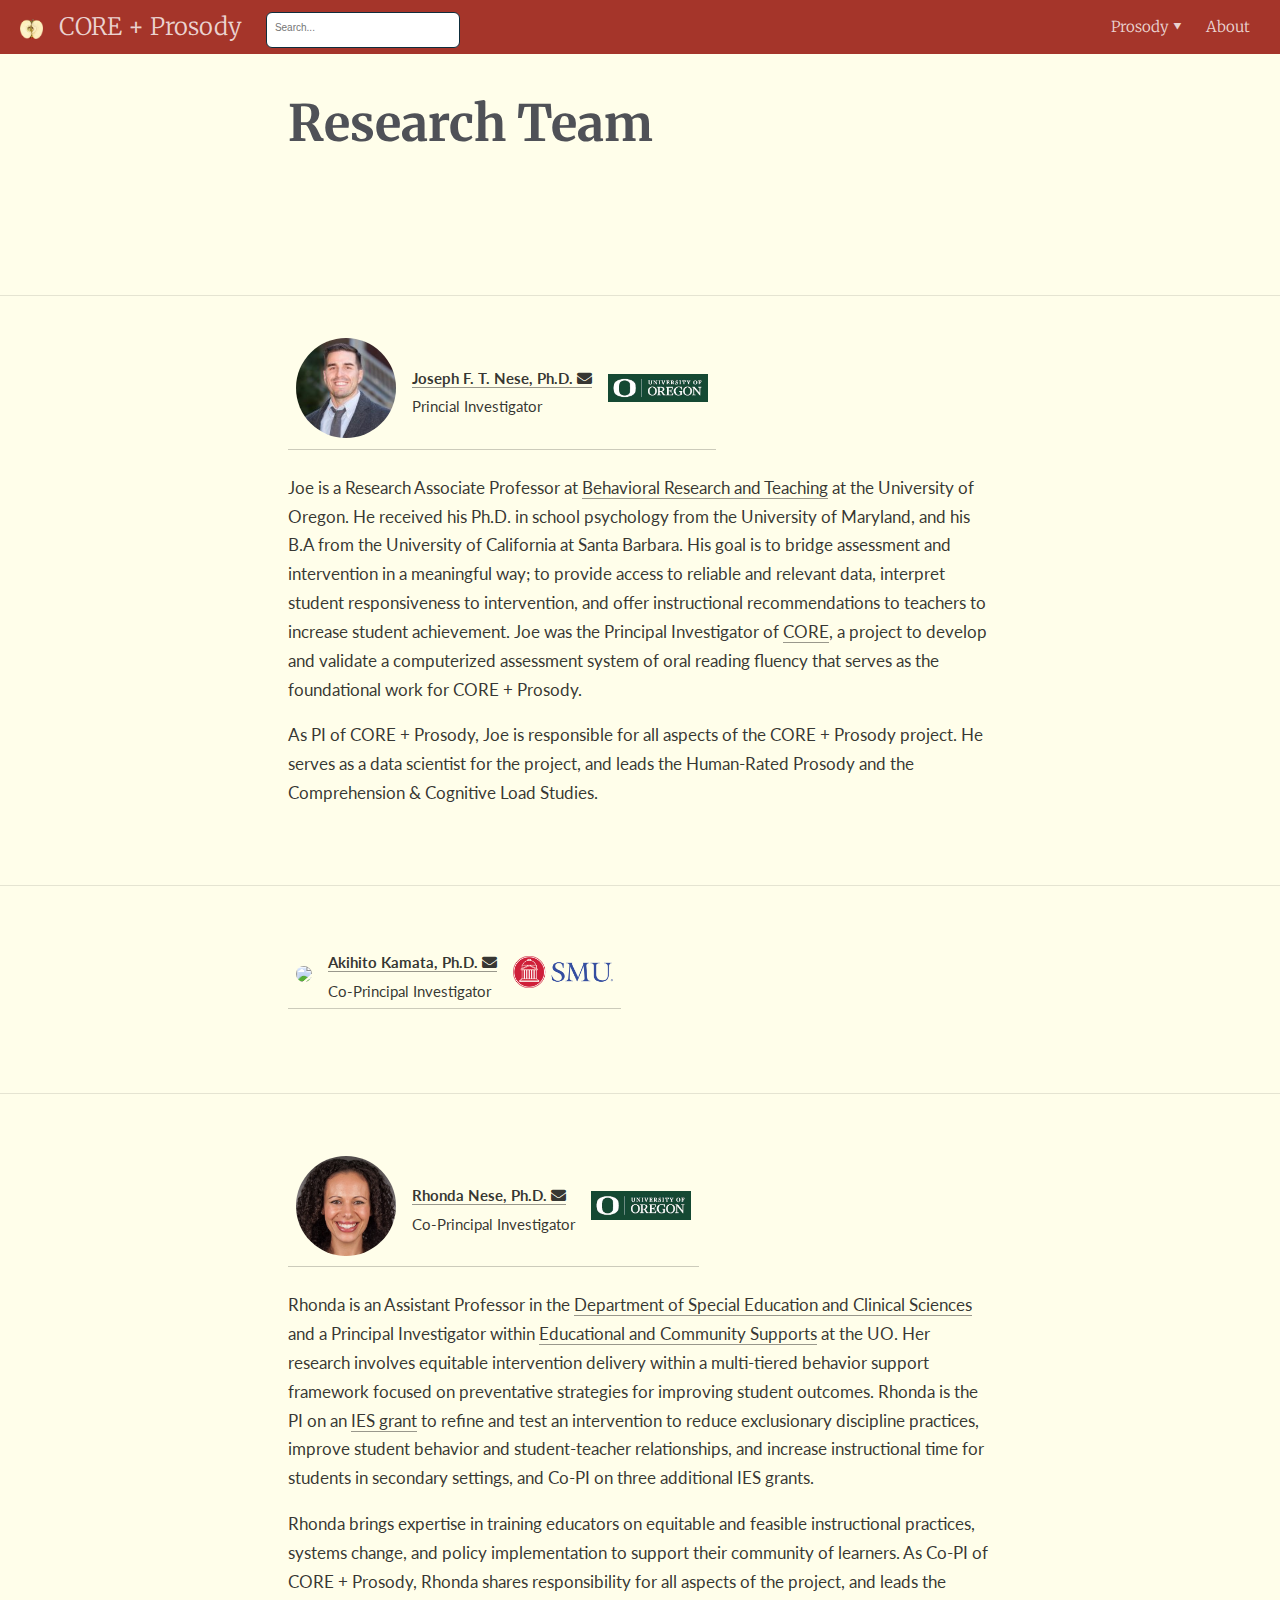
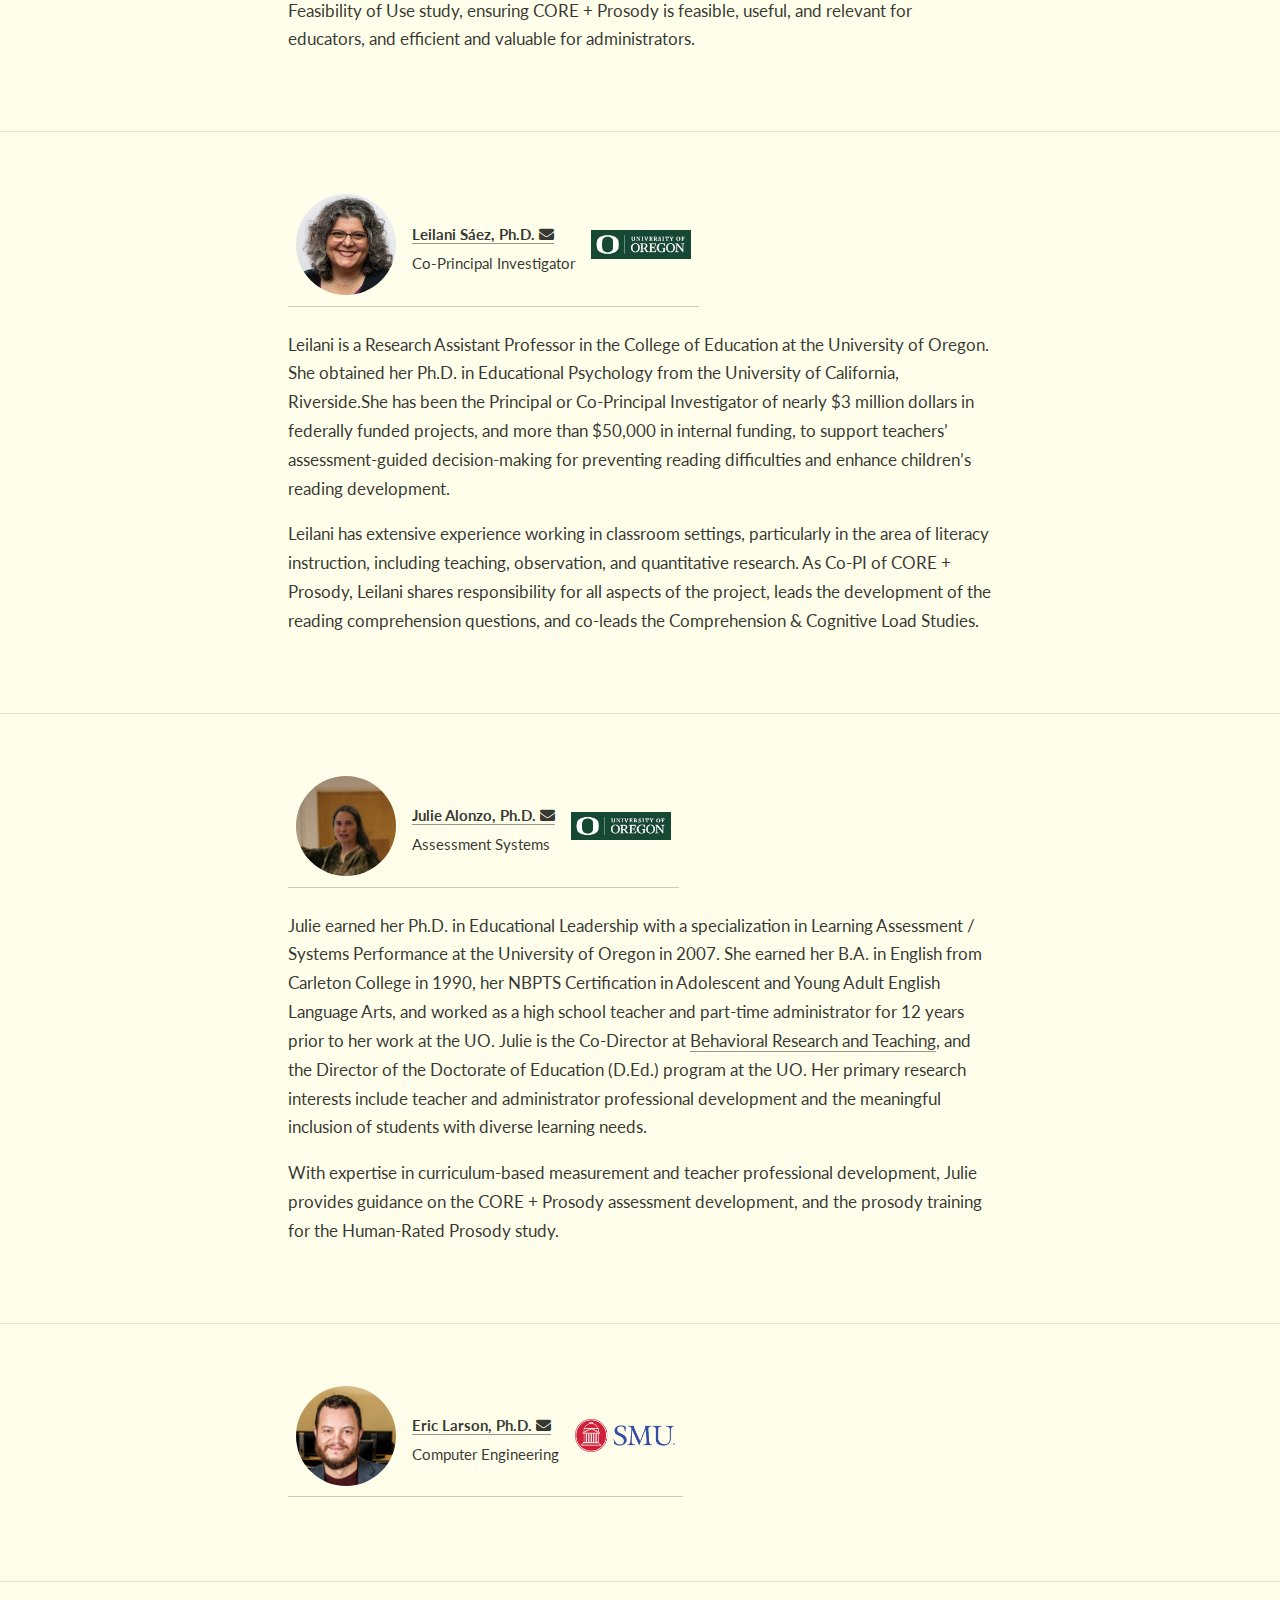
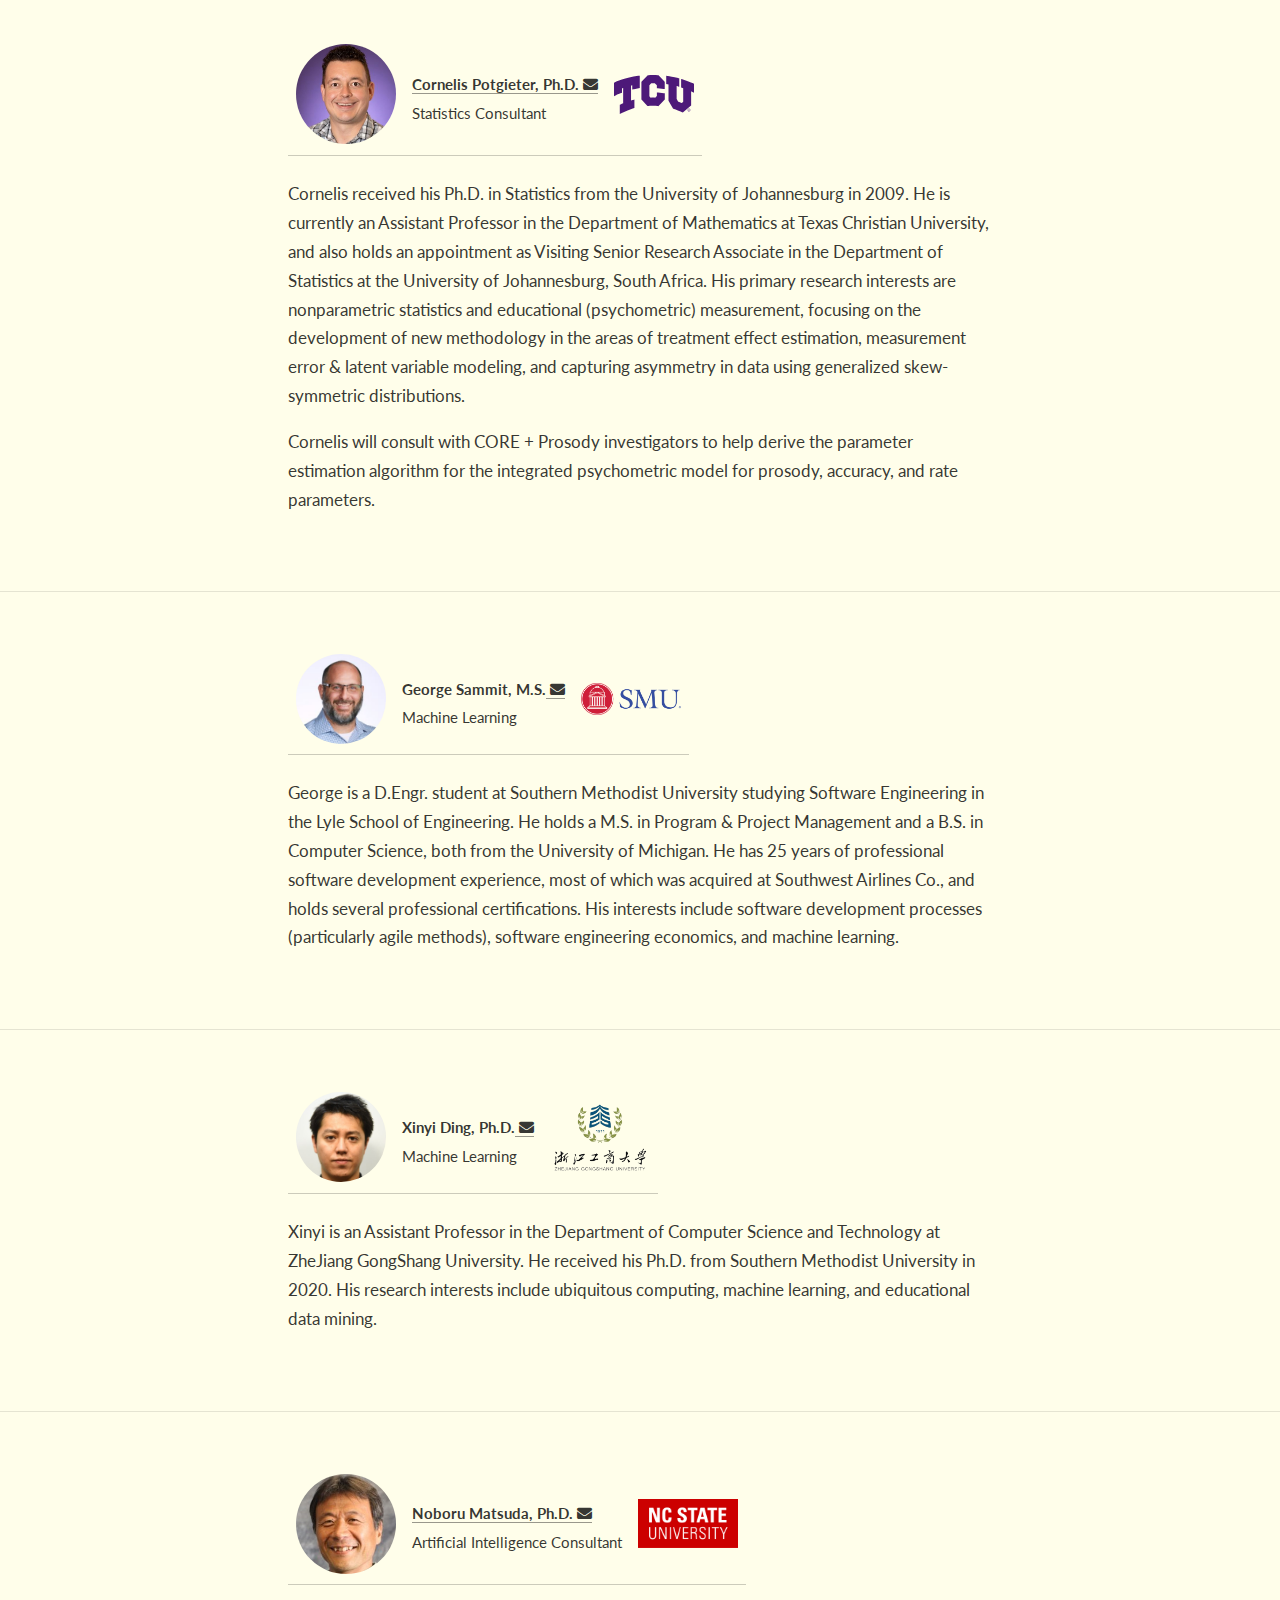
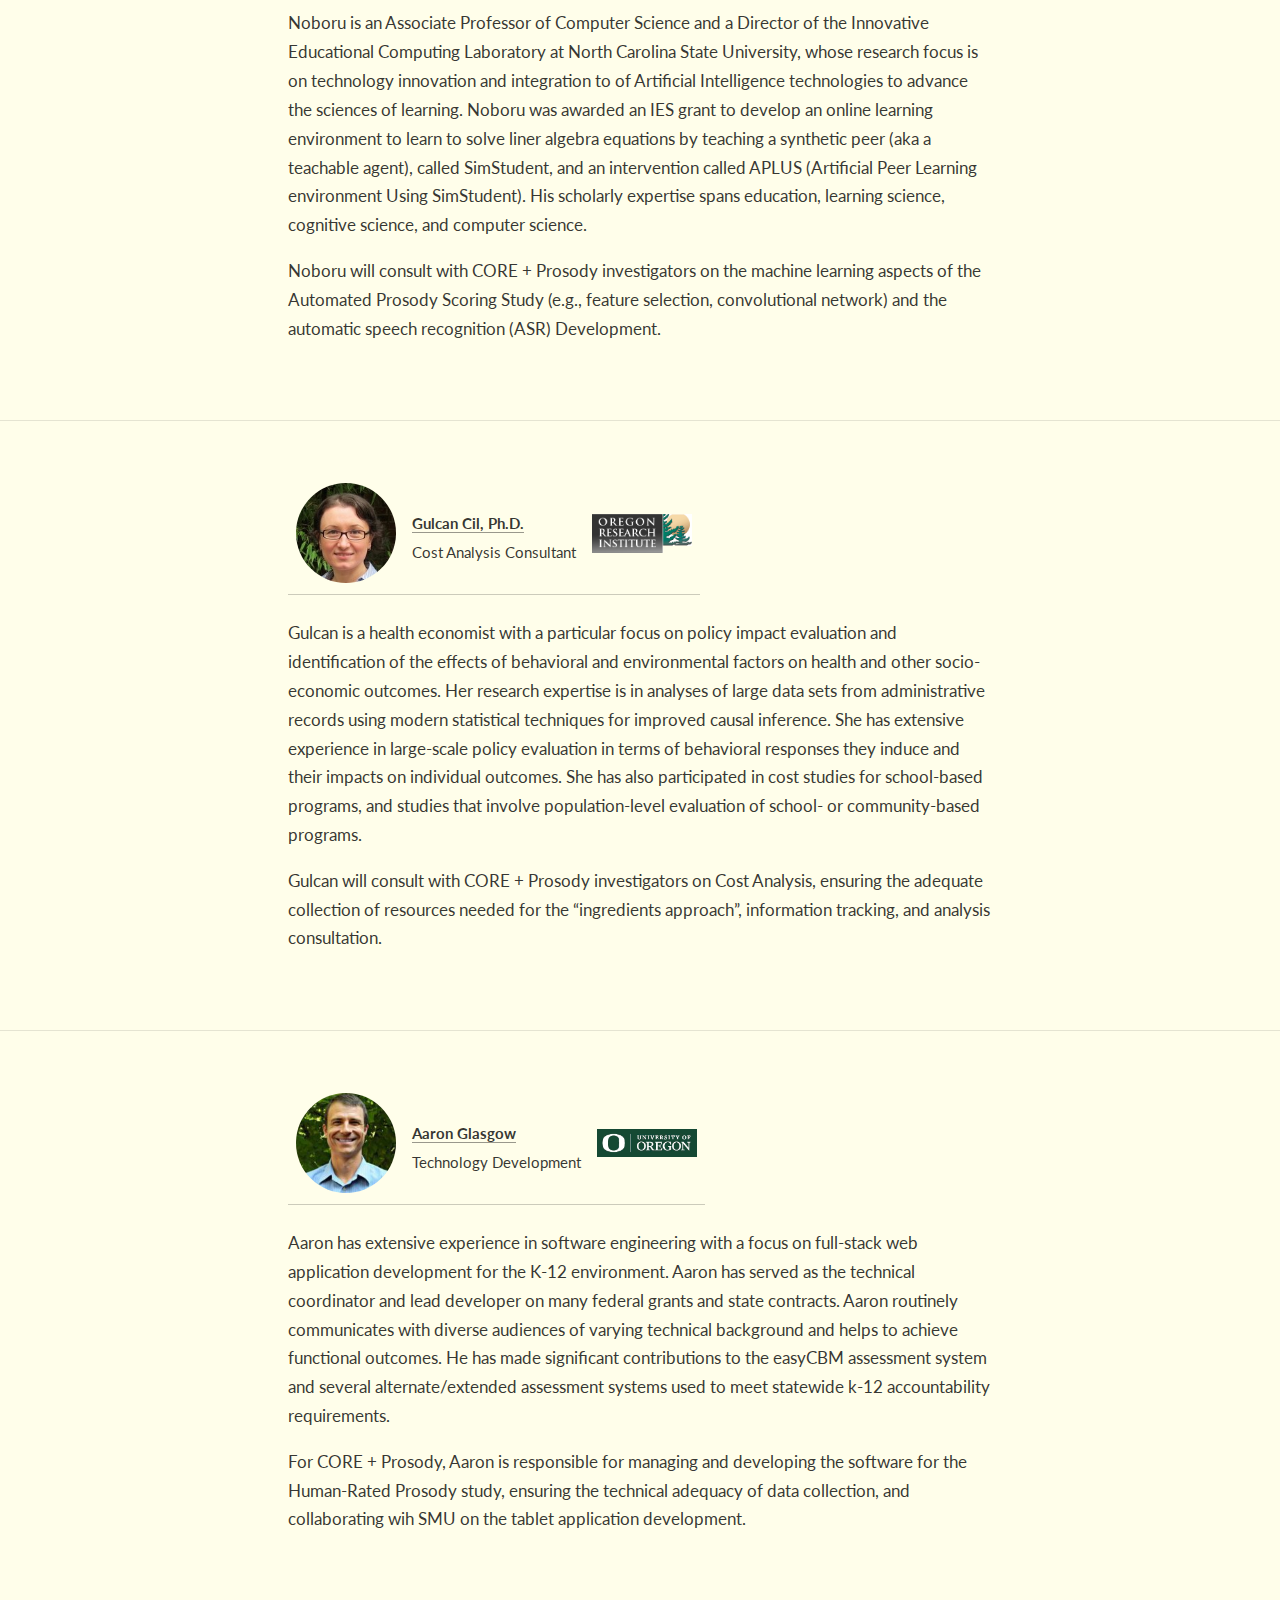
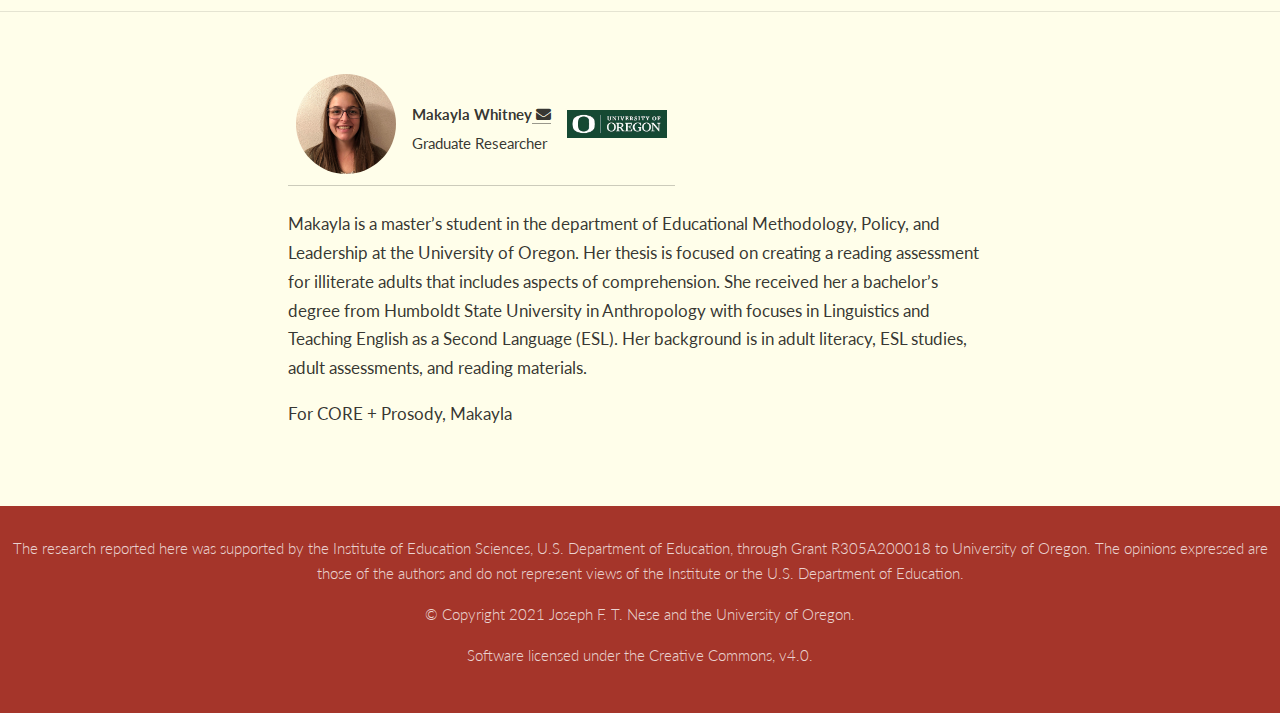
==== commit f7c9717a: "pics" ====
--- a/docs/about.html
+++ b/docs/about.html
@@ -444,8 +444,15 @@
     top: 0;
   }
   
+  /* adjust viewport for navbar height */
+  /* helps vertically center bootstrap (non-distill) content */
+  .min-vh-100 {
+    min-height: calc(100vh - 100px) !important;
+  }
+  
   </style>
   
+  <script src="site_libs/jquery-1.11.3/jquery.min.js"></script>
   <link href="site_libs/font-awesome-5.1.0/css/all.css" rel="stylesheet"/>
   <link href="site_libs/font-awesome-5.1.0/css/v4-shims.css" rel="stylesheet"/>
   <script src="site_libs/headroom-0.9.4/headroom.min.js"></script>
@@ -553,19 +560,21 @@
             var results = fuse.search(query, searchOptions);
             callback(results
               .map(function(result) { return result.item; })
-              .filter(function(item) { return !!item.description; })
             );
           },
           templates: {
             suggestion: function(suggestion) {
+              var img = suggestion.preview && Object.keys(suggestion.preview).length > 0
+                ? `<img src="${offsetURL(suggestion.preview)}"</img>`
+                : '';
               var html = `
                 <div class="search-item">
                   <h3>${suggestion.title}</h3>
                   <div class="search-item-description">
-                    ${suggestion.description}
+                    ${suggestion.description || ''}
                   </div>
                   <div class="search-item-preview">
-                    <img src="${suggestion.preview ? offsetURL(suggestion.preview) : ''}"</img>
+                    ${img}
                   </div>
                 </div>
               `;
@@ -589,6 +598,10 @@
   
   <style type="text/css">
   
+  .nav-search {
+    font-size: x-small;
+  }
+  
   /* Algolioa Autocomplete */
   
   .algolia-autocomplete {
@@ -663,6 +676,7 @@
   }
   
   .algolia-autocomplete .aa-dropdown-menu .aa-suggestion .search-item h3 {
+    font-size: 1rem;
     margin-block-start: 0;
     margin-block-end: 5px;
   }
@@ -890,6 +904,11 @@
     text-decoration: underline;
   }
   
+  d-article details {
+    grid-column: text;
+    margin-bottom: 0.8em;
+  }
+  
   @media(min-width: 768px) {
   
   d-article pre,
@@ -1044,6 +1063,17 @@
   
   div.hanging-indent{
     margin-left: 1em; text-indent: -1em;
+  }
+  
+  /* Citation hover box */
+  
+  .tippy-box[data-theme~=light-border] {
+    background-color: rgba(250, 250, 250, 0.95);
+  }
+  
+  .tippy-content > p {
+    margin-bottom: 0;
+    padding: 2px;
   }
   
   
@@ -1711,7 +1741,7 @@
       var layout = $(this).attr('data-layout');
   
       // apply layout to markdown level block elements
-      var elements = $(this).children().not('div.sourceCode, pre, script');
+      var elements = $(this).children().not('details, div.sourceCode, pre, script');
       elements.each(function(i, el) {
         var layout_div = $('<div class="' + layout + '"></div>');
         if (layout_div.hasClass('shaded')) {
@@ -1827,6 +1857,20 @@
       $('.appendix-bottom').appendTo('d-appendix').children().unwrap();
       $('.appendix-bottom').remove();
   
+      // hoverable references
+      $('span.citation[data-cites]').each(function() {
+        var refHtml = $('#ref-' + $(this).attr('data-cites')).html();
+        window.tippy(this, {
+          allowHTML: true,
+          content: refHtml,
+          maxWidth: 500,
+          interactive: true,
+          interactiveBorder: 10,
+          theme: 'light-border',
+          placement: 'bottom-start'
+        });
+      });
+  
       // clear polling timer
       clearInterval(tid);
   
@@ -2128,15 +2172,15 @@
     --title-size:       24px;
     --text-color:       rgba(255, 255, 255, 0.8);
     --text-size:        15px;
-    --hover-color:      #f5c04a; /* edited from white; */
-    --bkgd-color:       #c03728; /* edited from #0F2E3D */
+    --hover-color:      #C69932; /*#f5c04a; /* edited from white; */
+    --bkgd-color:       #A5352A; /* #c03728; /* edited from #0F2E3D */
   }
   
   .distill-site-footer {
     --text-color:       rgba(255, 255, 255, 0.8);
     --text-size:        15px;
-    --hover-color:      #f5c04a; /* edited from white; */
-    --bkgd-color:       #c03728; /* edited from #0F2E3D*/
+    --hover-color:      #6699AC; /*#f5c04a; /* edited from white; */
+    --bkgd-color:       #A5352A; /*#c03728; /* edited from #0F2E3D*/
   }
   
   /*-- Additional custom styles --*/
@@ -2147,13 +2191,17 @@
     background-color: #fffeea;
   }
   
+  .dropdown-content a:hover {
+    background-color: #3486b8;
+  }
+  
   d-title {
-    background-image: url("images/headerfoo.png");
+    background-image: url("images/header_1349213000.jpg");
   /*    background-position: 100% 100%; */
   	  background-repeat: no-repeat;
   	  background-size: cover;
   	  width: 100%;
-  	  height: 150px;
+  	  height: 175px;
   /*	  background-attachment: fixed; */
   /*background-color: #e68c7c; */
   }
@@ -2165,7 +2213,10 @@
   }
   
   
-  */</style>
+  */
+  
+  
+  </style>
   <style type="text/css">
   /* base style */
   
@@ -2191,7 +2242,7 @@
   
   d-article div.sourceCode code,
   d-article pre code {
-  	font-family: var(--mono-font), var(--mono-default);
+    font-family: var(--mono-font), var(--mono-default);
   }
   
   
@@ -2216,76 +2267,78 @@
   }
   
   /*-- BODY --*/
-  /* only text inside of <p> tags */
-  d-article > p {
+  d-article > p,  /* only text inside of <p> tags */
+  d-article > ul, /* lists */
+  d-article > ol {
     color: var(--body-color, rgba(0, 0, 0, 0.8));
     font-size: var(--body-size, 1.06rem);
   }
+  
   
   /*-- CODE --*/
   d-article div.sourceCode code,
   d-article pre code {
-  	font-size: var(--code-size, 14px);
+    font-size: var(--code-size, 14px);
   }
   
   /*-- ASIDE --*/
   d-article aside {
-  	font-size: var(--aside-size, 12px);
-  	color: var(--aside-color, rgba(0, 0, 0, 0.6));
+    font-size: var(--aside-size, 12px);
+    color: var(--aside-color, rgba(0, 0, 0, 0.6));
   }
   
   /*-- FIGURE CAPTIONS --*/
   figure .caption,
   figure figcaption,
   .figure .caption {
-  	font-size: var(--fig-cap-size, 13px);
-  	color: var(--fig-cap-color, rgba(0, 0, 0, 0.6));
+    font-size: var(--fig-cap-size, 13px);
+    color: var(--fig-cap-color, rgba(0, 0, 0, 0.6));
   }
   
   /*-- METADATA --*/
   d-byline h3 {
-  	font-size: var(--heading-size, 0.6rem);
-  	color: var(--heading-color, rgba(0, 0, 0, 0.5));
+    font-size: var(--heading-size, 0.6rem);
+    color: var(--heading-color, rgba(0, 0, 0, 0.5));
   }
   
   d-byline {
-  	font-size: var(--body-size, 0.8rem);
-  	color: var(--body-color, rgba(0, 0, 0, 0.8));
+    font-size: var(--body-size, 0.8rem);
+    color: var(--body-color, rgba(0, 0, 0, 0.8));
   }
   
   d-byline a,
   d-article d-byline a {
-  	color: var(--body-color, rgba(0, 0, 0, 0.8));
+    color: var(--body-color, rgba(0, 0, 0, 0.8));
   }
   
   /*-- TABLE OF CONTENTS --*/
   .d-contents nav h3 {
-  	font-size: var(--heading-size, 18px);
+    font-size: var(--heading-size, 18px);
   }
   
   .d-contents nav a {
-  	font-size: var(--contents-size, 13px);
+    font-size: var(--contents-size, 13px);
   }
   
   /*-- APPENDIX --*/
   d-appendix h3 {
     font-size: var(--heading-size, 15px);
-  	color: var(--heading-color, rgba(0, 0, 0, 0.65));
+    color: var(--heading-color, rgba(0, 0, 0, 0.65));
   }
   
   d-appendix {
     font-size: var(--text-size, 0.8em);
-  	color: var(--text-color, rgba(0, 0, 0, 0.5));
+    color: var(--text-color, rgba(0, 0, 0, 0.5));
   }
   
   d-appendix d-footnote-list a.footnote-backlink {
-  	color: var(--text-color, rgba(0, 0, 0, 0.5));
+    color: var(--text-color, rgba(0, 0, 0, 0.5));
   }
   
   /*-- WEBSITE HEADER + FOOTER --*/
   .distill-site-header .title {
-  	font-size: var(--title-size, 18px);
-  	font-family: var(--navbar-font), var(--heading-default);
+    font-size: var(--title-size, 18px);
+    font-family: var(--navbar-font), var(--heading-default);
   }
   
   .distill-site-header a,
@@ -2293,27 +2346,36 @@
     font-family: var(--navbar-font), var(--heading-default);
   }
   
-  .distill-site-header a:hover {
-  	color: var(--hover-color, white);
+  .nav-dropdown .nav-dropbtn {
+    color: var(--text-color, rgba(255, 255, 255, 0.8));
+    font-size: var(--text-size, 15px);
+  }
+  
+  .distill-site-header a:hover,
+  .nav-dropdown:hover .nav-dropbtn {
+    color: var(--hover-color, white);
   }
   
   .distill-site-header {
-  	font-size: var(--text-size, 15px);
-  	color: var(--text-color, rgba(255, 255, 255, 0.8));
-  	background-color: var(--bkgd-color, #0F2E3D);
+    font-size: var(--text-size, 15px);
+    color: var(--text-color, rgba(255, 255, 255, 0.8));
+    background-color: var(--bkgd-color, #0F2E3D);
   }
   
   .distill-site-footer {
-  	font-size: var(--text-size, 15px);
-  	color: var(--text-color, rgba(255, 255, 255, 0.8));
-  	background-color: var(--bkgd-color, #0F2E3D);
+    font-size: var(--text-size, 15px);
+    color: var(--text-color, rgba(255, 255, 255, 0.8));
+    background-color: var(--bkgd-color, #0F2E3D);
   }
   
   .distill-site-footer a:hover {
-  	color: var(--hover-color, white);
+    color: var(--hover-color, white);
   }</style>
   <!--/radix_placeholder_distill-->
-  <script src="site_libs/jquery-1.11.3/jquery.min.js"></script>
+  <script src="site_libs/popper-2.6.0/popper.min.js"></script>
+  <link href="site_libs/tippy-6.2.7/tippy.css" rel="stylesheet" />
+  <link href="site_libs/tippy-6.2.7/tippy-light-border.css" rel="stylesheet" />
+  <script src="site_libs/tippy-6.2.7/tippy.umd.min.js"></script>
   <script src="site_libs/anchor-4.2.2/anchor.min.js"></script>
   <script src="site_libs/bowser-1.9.3/bowser.min.js"></script>
   <script src="site_libs/webcomponents-2.0.0/webcomponents.js"></script>
@@ -2390,7 +2452,7 @@
 <table>
 <tbody>
 <tr class="odd">
-<td style="text-align: left;"><img src='images/kamata.jpg' style='border-radius: 50%; width: 100px'></td>
+<td style="text-align: left;"><img src='images/kamata.jpg' style='border-radius: 50%; width: 90px'></td>
 <td style="text-align: left;"><a href=""><strong>Akihito Kamata, Ph.D.</strong></a><a href='mailto:akamata@smu.edu'> <i class='fa fa-envelope'></i></a><br>Co-Principal Investigator<br></td>
 <td style="text-align: left;"><img src='images/smu.png' style='border-radius: 0; width: 100px'></td>
 </tr>
@@ -2423,7 +2485,8 @@
 </tbody>
 </table>
 </div>
-<p>As Co-PI of CORE + Prosody, Leilani shares responsibility for all aspects of the project, leads the development of the reading comprehension questions, and co-leads the Comprehension &amp; Cognitive Load Studies.</p>
+<p>Leilani is a Research Assistant Professor in the College of Education at the University of Oregon. She obtained her Ph.D. in Educational Psychology from the University of California, Riverside.She has been the Principal or Co-Principal Investigator of nearly $3 million dollars in federally funded projects, and more than $50,000 in internal funding, to support teachers’ assessment-guided decision-making for preventing reading difficulties and enhance children’s reading development.</p>
+<p>Leilani has extensive experience working in classroom settings, particularly in the area of literacy instruction, including teaching, observation, and quantitative research. As Co-PI of CORE + Prosody, Leilani shares responsibility for all aspects of the project, leads the development of the reading comprehension questions, and co-leads the Comprehension &amp; Cognitive Load Studies.</p>
 <hr />
 <div class="layout-chunk" data-layout="l-body">
 <table>
@@ -2443,7 +2506,7 @@
 <table>
 <tbody>
 <tr class="odd">
-<td style="text-align: left;"><img src='images/' style='border-radius: 50%; width: 100px'></td>
+<td style="text-align: left;"><img src='images/larson.png' style='border-radius: 50%; width: 100px'></td>
 <td style="text-align: left;"><a href="https://s2.smu.edu/~eclarson/index.html"><strong>Eric Larson, Ph.D.</strong></a><a href='mailto:eclarson@lyle.smu.edu'> <i class='fa fa-envelope'></i></a><br>Computer Engineering<br></td>
 <td style="text-align: left;"><img src='images/smu.png' style='border-radius: 0; width: 100px'></td>
 </tr>
@@ -2455,15 +2518,28 @@
 <table>
 <tbody>
 <tr class="odd">
-<td style="text-align: left;"><img src='images/goal.png' style='border-radius: 50%; width: 90px'></td>
+<td style="text-align: left;"><img src='images/potgieter.jpg' style='border-radius: 50%; width: 100px'></td>
 <td style="text-align: left;"><a href="http://www.cjpotgieter.com/"><strong>Cornelis Potgieter, Ph.D.</strong></a><a href='mailto:c.potgieter@tcu.edu'> <i class='fa fa-envelope'></i></a><br>Statistics Consultant<br></td>
-<td style="text-align: left;"><img src='images/tcu.svg' style='border-radius: 0; width: 100px'></td>
+<td style="text-align: left;"><img src='images/tcu.svg' style='border-radius: 0; width: 80px'></td>
 </tr>
 </tbody>
 </table>
 </div>
 <p>Cornelis received his Ph.D. in Statistics from the University of Johannesburg in 2009. He is currently an Assistant Professor in the Department of Mathematics at Texas Christian University, and also holds an appointment as Visiting Senior Research Associate in the Department of Statistics at the University of Johannesburg, South Africa. His primary research interests are nonparametric statistics and educational (psychometric) measurement, focusing on the development of new methodology in the areas of treatment effect estimation, measurement error &amp; latent variable modeling, and capturing asymmetry in data using generalized skew-symmetric distributions.</p>
 <p>Cornelis will consult with CORE + Prosody investigators to help derive the parameter estimation algorithm for the integrated psychometric model for prosody, accuracy, and rate parameters.</p>
+<hr />
+<div class="layout-chunk" data-layout="l-body">
+<table>
+<tbody>
+<tr class="odd">
+<td style="text-align: left;"><img src='images/sammit.JPG' style='border-radius: 50%; width: 90px'></td>
+<td style="text-align: left;"><strong>George Sammit, M.S.</strong><a href='mailto:gsammit@mail.smu.edu'> <i class='fa fa-envelope'></i></a><br>Machine Learning<br></td>
+<td style="text-align: left;"><img src='images/smu.png' style='border-radius: 0; width: 100px'></td>
+</tr>
+</tbody>
+</table>
+</div>
+<p>George is a D.Engr. student at Southern Methodist University studying Software Engineering in the Lyle School of Engineering. He holds a M.S. in Program &amp; Project Management and a B.S. in Computer Science, both from the University of Michigan. He has 25 years of professional software development experience, most of which was acquired at Southwest Airlines Co., and holds several professional certifications. His interests include software development processes (particularly agile methods), software engineering economics, and machine learning.</p>
 <hr />
 <div class="layout-chunk" data-layout="l-body">
 <table>
@@ -2482,7 +2558,7 @@
 <table>
 <tbody>
 <tr class="odd">
-<td style="text-align: left;"><img src='images/goal.png' style='border-radius: 50%; width: 90px'></td>
+<td style="text-align: left;"><img src='images/matsuda.jpg' style='border-radius: 50%; width: 100px'></td>
 <td style="text-align: left;"><a href="https://people.engr.ncsu.edu/nmatsud/"><strong>Noboru Matsuda, Ph.D.</strong></a><a href='mailto:noboru.matsuda@ncsu.edu'> <i class='fa fa-envelope'></i></a><br>Artificial Intelligence Consultant<br></td>
 <td style="text-align: left;"><img src='images/ncsu.png' style='border-radius: 0; width: 100px'></td>
 </tr>
@@ -2519,6 +2595,20 @@
 </div>
 <p>Aaron has extensive experience in software engineering with a focus on full-stack web application development for the K-12 environment. Aaron has served as the technical coordinator and lead developer on many federal grants and state contracts. Aaron routinely communicates with diverse audiences of varying technical background and helps to achieve functional outcomes. He has made significant contributions to the easyCBM assessment system and several alternate/extended assessment systems used to meet statewide k-12 accountability requirements.</p>
 <p>For CORE + Prosody, Aaron is responsible for managing and developing the software for the Human-Rated Prosody study, ensuring the technical adequacy of data collection, and collaborating wih SMU on the tablet application development.</p>
+<hr />
+<div class="layout-chunk" data-layout="l-body">
+<table>
+<tbody>
+<tr class="odd">
+<td style="text-align: left;"><img src='images/whitney.jpg' style='border-radius: 50%; width: 100px'></td>
+<td style="text-align: left;"><strong>Makayla Whitney</strong><a href='mailto:mwhitney@uoregon.edu'> <i class='fa fa-envelope'></i></a><br>Graduate Researcher<br></td>
+<td style="text-align: left;"><img src='images/UOSignature-BAR-3435.jpg' style='border-radius: 0; width: 100px'></td>
+</tr>
+</tbody>
+</table>
+</div>
+<p>Makayla is a master’s student in the department of Educational Methodology, Policy, and Leadership at the University of Oregon. Her thesis is focused on creating a reading assessment for illiterate adults that includes aspects of comprehension. She received her a bachelor’s degree from Humboldt State University in Anthropology with focuses in Linguistics and Teaching English as a Second Language (ESL). Her background is in adult literacy, ESL studies, adult assessments, and reading materials.</p>
+<p>For CORE + Prosody, Makayla</p>
 <div class="sourceCode" id="cb1"><pre class="sourceCode r distill-force-highlighting-css"><code class="sourceCode r"></code></pre></div>
 <!--radix_placeholder_article_footer-->
 <!--/radix_placeholder_article_footer-->
